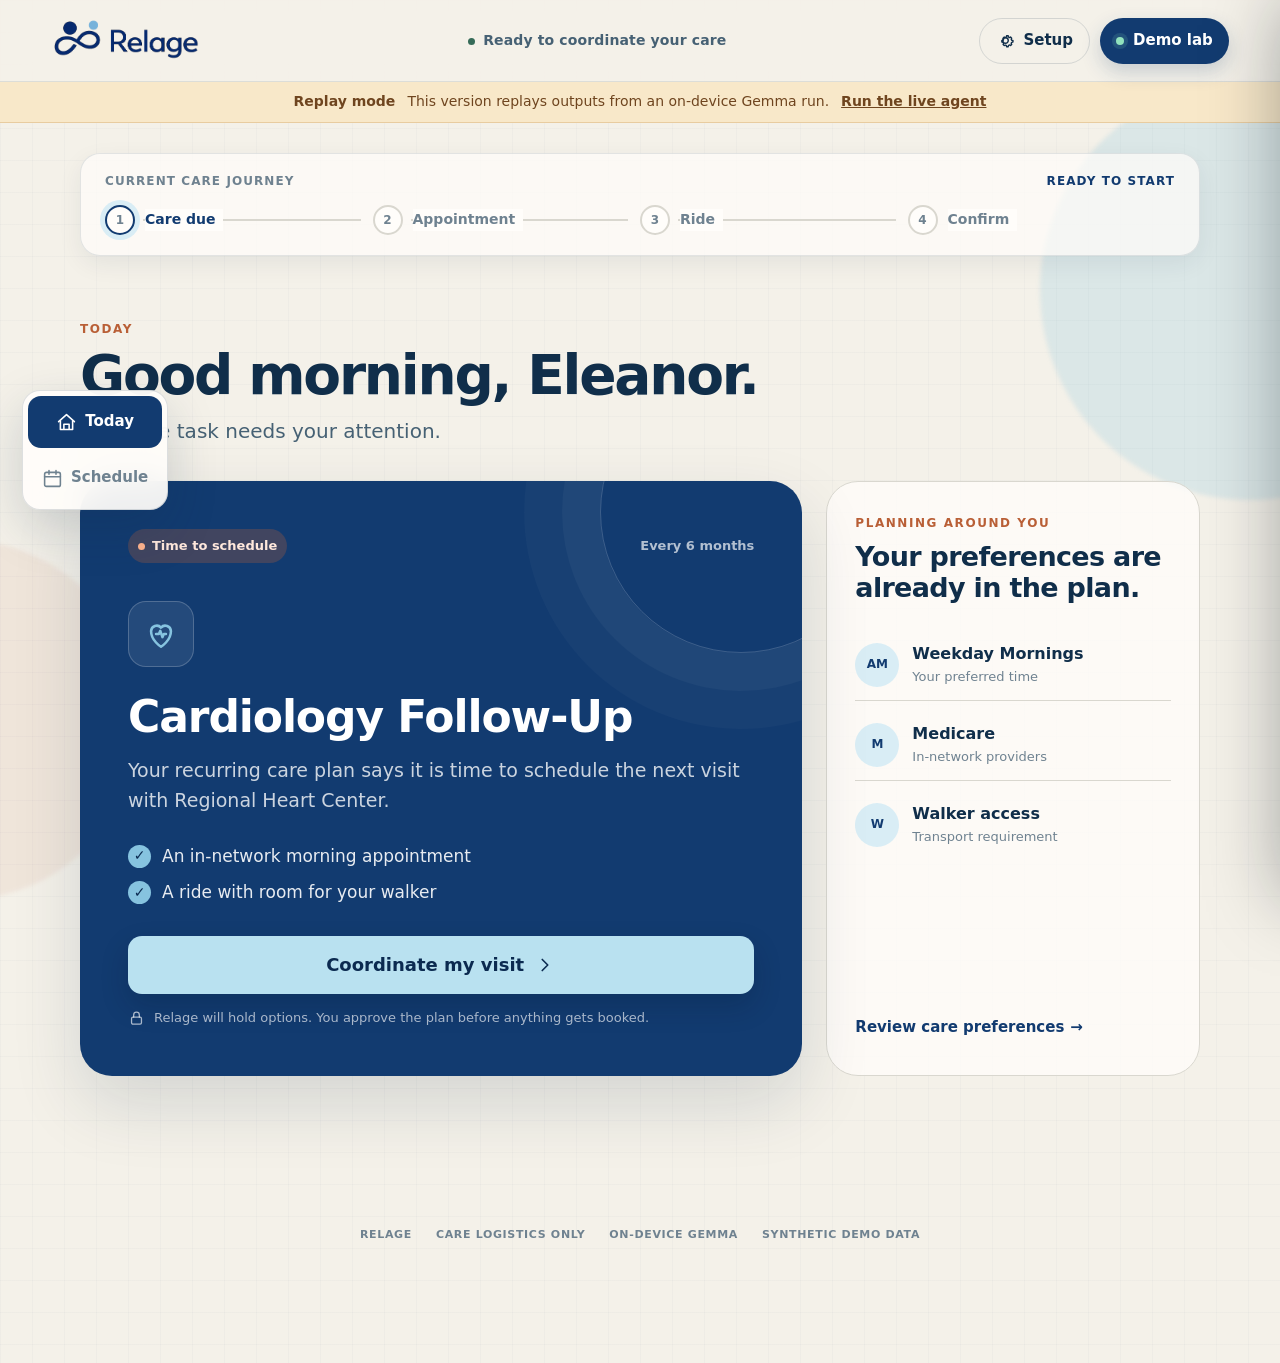
==== docs/index.html @ 7b268ced "Redesign care coordination frontend" ====
<!doctype html>
<html lang="en">
<head>
  <meta charset="utf-8">
  <meta name="viewport" content="width=device-width, initial-scale=1">
  <meta name="theme-color" content="#f4f1e9">
  <meta name="description" content="Relage coordinates appointments, rides, and reminders for older adults.">
  <title>Relage | Your care, coordinated</title>
  <link rel="icon" type="image/png" href="favicon.png">
  <link rel="stylesheet" href="app.css">
</head>
<body>
  <a class="skip-link" href="#main">Skip to your care plan</a>
  <div class="ambient ambient-one" aria-hidden="true"></div>
  <div class="ambient ambient-two" aria-hidden="true"></div>

  <header class="site-header">
    <a class="brand" href="#" onclick="showView('home'); return false;" aria-label="Relage home">
      <img src="logo-lockup.png" alt="Relage">
    </a>
    <div class="header-status" id="statusHuman" role="status" aria-live="polite">
      Ready to coordinate your care
    </div>
    <div class="header-actions">
      <button class="quiet-button" type="button" onclick="showView('setup')">
        <svg aria-hidden="true" viewBox="0 0 24 24"><path d="M12 15.5a3.5 3.5 0 1 0 0-7 3.5 3.5 0 0 0 0 7Z"/><path d="M19.4 15a1.7 1.7 0 0 0 .34 1.88l.06.06-1.42 1.42-.06-.06a1.7 1.7 0 0 0-1.88-.34 1.7 1.7 0 0 0-1.03 1.56V20h-2v-.48A1.7 1.7 0 0 0 12.38 18a1.7 1.7 0 0 0-1.88.34l-.06.06-1.42-1.42.06-.06A1.7 1.7 0 0 0 9.42 15a1.7 1.7 0 0 0-1.56-1.03H7.4v-2h.46A1.7 1.7 0 0 0 9.42 11a1.7 1.7 0 0 0-.34-1.88l-.06-.06 1.42-1.42.06.06A1.7 1.7 0 0 0 12.38 8a1.7 1.7 0 0 0 1.03-1.56V6h2v.44A1.7 1.7 0 0 0 16.44 8a1.7 1.7 0 0 0 1.88-.34l.06-.06 1.42 1.42-.06.06A1.7 1.7 0 0 0 19.4 11a1.7 1.7 0 0 0 1.56 1.03h.44v2h-.44A1.7 1.7 0 0 0 19.4 15Z"/></svg>
        Setup
      </button>
      <button class="lab-button" type="button" onclick="toggleDrawer(true)" aria-controls="drawer" aria-haspopup="dialog">
        <span class="live-dot" aria-hidden="true"></span>
        Demo lab
      </button>
    </div>
  </header>

  <div class="hosted-notice" id="hostedNotice" hidden>
    <strong>Replay mode</strong>
    <span>This version replays outputs from an on-device Gemma run.</span>
    <a href="https://github.com/mjmgerdes/relage">Run the live agent</a>
  </div>

  <main id="main" class="app-shell">
    <section class="journey-shell" aria-label="Care coordination progress">
      <div class="journey-heading">
        <span>Current care journey</span>
        <span id="journeySummary">Ready to start</span>
      </div>
      <ol class="journey" id="journey">
        <li data-stage="0"><span class="journey-mark">1</span><span>Care due</span></li>
        <li data-stage="1"><span class="journey-mark">2</span><span>Appointment</span></li>
        <li data-stage="2"><span class="journey-mark">3</span><span>Ride</span></li>
        <li data-stage="3"><span class="journey-mark">4</span><span>Confirm</span></li>
      </ol>
    </section>

    <section class="view active" id="view-home" aria-labelledby="homeTitle">
      <div class="page-intro">
        <p class="eyebrow">Today</p>
        <h1 id="homeTitle" tabindex="-1">Good morning, Eleanor.</h1>
        <p id="homeLead">One care task needs your attention.</p>
      </div>

      <div class="home-grid">
        <article class="action-card" id="needCard">
          <div class="card-kicker">
            <span class="status-badge"><span aria-hidden="true"></span> Time to schedule</span>
            <span id="careInterval">Every 6 months</span>
          </div>
          <div class="care-symbol" aria-hidden="true">
            <svg viewBox="0 0 24 24"><path d="M12 21s-7-4.35-7-11a4 4 0 0 1 7-2.5A4 4 0 0 1 19 10c0 6.65-7 11-7 11Z"/><path d="M8.5 12h2l1-2.2 1.5 4.4 1-2.2h1.5"/></svg>
          </div>
          <h2 id="needTitle">Cardiology follow-up</h2>
          <p id="needBody">Your recurring care plan says it is time to schedule your next visit.</p>
          <ul class="promise-list" aria-label="What Relage will arrange">
            <li><span class="check-icon" aria-hidden="true">✓</span><span>An in-network morning appointment</span></li>
            <li><span class="check-icon" aria-hidden="true">✓</span><span>A ride with room for your walker</span></li>
          </ul>
          <button class="primary-button" id="goBtn" type="button" onclick="startCoordinate()">
            Coordinate my visit
            <svg aria-hidden="true" viewBox="0 0 24 24"><path d="m9 18 6-6-6-6"/></svg>
          </button>
          <p class="consent-note">
            <svg aria-hidden="true" viewBox="0 0 24 24"><rect x="5" y="10" width="14" height="10" rx="2"/><path d="M8 10V7a4 4 0 0 1 8 0v3"/></svg>
            Relage will hold options. You approve the plan before anything gets booked.
          </p>
        </article>

        <aside class="context-panel" aria-labelledby="preferencesTitle">
          <p class="eyebrow">Planning around you</p>
          <h2 id="preferencesTitle">Your preferences are already in the plan.</h2>
          <div class="preference-list" id="preferenceList">
            <div><span class="preference-icon" aria-hidden="true">AM</span><span><strong>Morning visits</strong><small>Your preferred time</small></span></div>
            <div><span class="preference-icon" aria-hidden="true">M</span><span><strong>Medicare</strong><small>In-network providers</small></span></div>
            <div><span class="preference-icon" aria-hidden="true">W</span><span><strong>Walker access</strong><small>Door-to-door transport</small></span></div>
          </div>
          <button class="text-button" type="button" onclick="showView('setup')">Review care preferences <span aria-hidden="true">→</span></button>
        </aside>
      </div>

      <article class="all-set-card" id="allSet" hidden>
        <span class="all-set-icon" aria-hidden="true">✓</span>
        <div><p class="eyebrow">No action needed</p><h2>Your care plan is on track.</h2><p>Relage will let you know when the next task is ready.</p></div>
      </article>
    </section>

    <section class="view" id="view-working" aria-labelledby="workTitle" aria-busy="true">
      <div class="working-layout">
        <div>
          <p class="eyebrow">Relage is coordinating</p>
          <h1 id="workTitle" tabindex="-1">Arranging your appointment and ride.</h1>
          <p class="page-lead" id="workSub">You can leave this screen open. Relage will stop when it needs your approval.</p>
          <div class="progress-card">
            <div class="progress-card-head">
              <span>Live progress</span>
              <span class="working-pill"><span aria-hidden="true"></span> Working</span>
            </div>
            <div class="steps" id="friendlySteps" role="log" aria-live="polite"></div>
          </div>
        </div>
        <aside class="trust-card">
          <div class="trust-icon" aria-hidden="true">
            <svg viewBox="0 0 24 24"><path d="M12 22s8-3.5 8-10V5l-8-3-8 3v7c0 6.5 8 10 8 10Z"/><path d="m9 12 2 2 4-5"/></svg>
          </div>
          <p class="eyebrow">Private by design</p>
          <h2>Your care profile stays on this device.</h2>
          <p>Sarah receives the appointment time and place. Relage does not share your history or insurance details.</p>
          <button class="text-button" type="button" onclick="toggleDrawer(true)">Open live agent activity <span aria-hidden="true">→</span></button>
        </aside>
      </div>
    </section>

    <section class="view" id="view-review" aria-labelledby="reviewTitle">
      <div class="page-intro review-intro">
        <p class="eyebrow">Ready for your approval</p>
        <h1 id="reviewTitle" tabindex="-1">Your whole trip is lined up.</h1>
        <p>Review the appointment and ride together. Nothing is booked yet.</p>
      </div>
      <div class="review-grid">
        <article class="plan-card">
          <div class="plan-date" id="planDateBadge"><span>TUE</span><strong>11</strong><small>AUG</small></div>
          <div class="plan-details" id="planRows"></div>
          <div class="why" id="whyBox" hidden>
            <div class="why-icon" aria-hidden="true">
              <svg viewBox="0 0 24 24"><path d="M12 3a7 7 0 0 0-4 12.75V19h8v-3.25A7 7 0 0 0 12 3Z"/><path d="M9 22h6M9 15h6"/></svg>
            </div>
            <div><strong>Why this plan fits</strong><p id="whyText"></p></div>
          </div>
        </article>
        <aside class="approval-card">
          <p class="eyebrow">Your decision</p>
          <h2>Book the appointment and ride?</h2>
          <p>Relage will reserve both, add them to your schedule, and send confirmations to you and Sarah.</p>
          <button class="primary-button" id="confirmBtn" type="button" onclick="confirmPlan()">
            Confirm and book
            <svg aria-hidden="true" viewBox="0 0 24 24"><path d="m5 12 4 4L19 6"/></svg>
          </button>
          <button class="secondary-button" type="button" onclick="showView('home')">Not now</button>
        </aside>
      </div>
      <details class="recap">
        <summary>See how Relage built this plan</summary>
        <div class="steps compact" id="stepsReview"></div>
      </details>
    </section>

    <section class="view" id="view-done" aria-labelledby="doneGreet">
      <div class="success-hero">
        <div class="success-mark" aria-hidden="true">
          <svg viewBox="0 0 24 24"><path d="m5 12 4 4L19 6"/></svg>
        </div>
        <p class="eyebrow">Booked</p>
        <h1 id="doneGreet" tabindex="-1">Your visit is set, Eleanor.</h1>
        <p id="doneNote">We sent confirmations to you and Sarah.</p>
      </div>
      <div class="done-grid">
        <article class="day-card">
          <div class="day-card-head"><span>Your day</span><span id="doneDate">Tuesday, August 11</span></div>
          <div id="doneRows"></div>
        </article>
        <aside class="next-card">
          <p class="eyebrow">Next step</p>
          <h2>Relage will remind you.</h2>
          <p>You will get a message the day before and again that morning. Sarah gets the same update.</p>
          <button class="secondary-button" type="button" onclick="showView('schedule')">Open my schedule</button>
        </aside>
      </div>
      <details class="recap">
        <summary>See the completed coordination log</summary>
        <div class="steps compact" id="stepsDone"></div>
      </details>
    </section>

    <section class="view" id="view-schedule" aria-labelledby="scheduleTitle">
      <div class="page-intro schedule-intro">
        <p class="eyebrow">Care calendar</p>
        <h1 id="scheduleTitle" tabindex="-1">Your schedule</h1>
        <p>Appointments, rides, and follow-ups in one place.</p>
      </div>
      <article class="schedule-card">
        <div class="schedule-card-head"><h2>Care timeline</h2><span>All times local</span></div>
        <div class="timeline" id="timeline"></div>
      </article>
    </section>

    <section class="view" id="view-setup" aria-labelledby="setupTitle">
      <div class="page-intro setup-intro">
        <button class="back-button" type="button" onclick="showView('home')">
          <svg aria-hidden="true" viewBox="0 0 24 24"><path d="m15 18-6-6 6-6"/></svg> Back to today
        </button>
        <p class="eyebrow">Caregiver setup</p>
        <h1 id="setupTitle" tabindex="-1">Set up care once. Relage handles the follow-through.</h1>
        <p>A family member or caregiver can update these details at any time.</p>
      </div>
      <form class="setup-form" onsubmit="event.preventDefault(); saveProfile();">
        <fieldset>
          <legend><span>01</span> About Eleanor</legend>
          <div class="fgrid">
            <div><label for="f_first">First name</label><input id="f_first" autocomplete="given-name" value="Eleanor"></div>
            <div><label for="f_last">Last name</label><input id="f_last" autocomplete="family-name" value="Brooks"></div>
            <div><label for="f_age">Age</label><input id="f_age" type="number" min="0" inputmode="numeric" value="78"></div>
            <div><label for="f_town">Home town</label><input id="f_town" autocomplete="address-level2" value="Pine Ridge, Pennsylvania"></div>
            <div><label for="f_ins">Insurance</label><select id="f_ins"><option>Medicare</option><option>Medicaid</option><option>Commercial</option></select></div>
            <div><label for="f_pharm">Preferred pharmacy</label><input id="f_pharm" value="Pine Ridge Pharmacy"></div>
            <div class="full">
              <span class="field-label">Mobility needs</span>
              <div class="checkrow">
                <label><input type="checkbox" id="f_walker" checked><span>Walker</span></label>
                <label><input type="checkbox" id="f_wheel"><span>Wheelchair</span></label>
                <label><input type="checkbox" id="f_none"><span>No mobility aid</span></label>
              </div>
            </div>
            <div><label for="f_time">Best appointment time</label><select id="f_time"><option value="weekday mornings">Weekday mornings</option><option value="weekday afternoons">Weekday afternoons</option></select></div>
          </div>
        </fieldset>

        <fieldset>
          <legend><span>02</span> Care and support</legend>
          <div class="fgrid">
            <div><label for="f_cgname">Caregiver name</label><input id="f_cgname" autocomplete="name" value="Sarah Brooks"></div>
            <div><label for="f_cgphone">Caregiver phone</label><input id="f_cgphone" type="tel" autocomplete="tel" value="+1-555-0142"></div>
            <div><label for="f_care">Recurring care</label><input id="f_care" value="cardiology follow-up"></div>
            <div><label for="f_prov">Usual provider</label><input id="f_prov" value="Regional Heart Center"></div>
            <div><label for="f_interval">Repeat every</label><div class="input-suffix"><input id="f_interval" type="number" min="1" inputmode="numeric" value="6"><span>months</span></div></div>
            <div><label for="f_last_visit">Last visit</label><input id="f_last_visit" type="date" value="2026-02-08"></div>
          </div>
        </fieldset>

        <button class="primary-button save-button" id="saveBtn" type="submit">Save care profile</button>
        <div class="notice" id="saveNote" role="status" hidden>Care profile saved. Today’s task now uses these details.</div>
      </form>

      <article class="natural-note-card">
        <div>
          <p class="eyebrow">Tell Relage in your own words</p>
          <h2>Add a preference without hunting through settings.</h2>
          <p>Try “Mornings are best, and I do not travel after dark.” Gemma turns your note into preferences you can review.</p>
        </div>
        <div class="natural-input">
          <label for="onboardInput">Care preference</label>
          <textarea id="onboardInput" rows="3" placeholder="Type a preference..."></textarea>
          <button class="secondary-button" type="button" onclick="sendOnboard()" id="onboardBtn">Add preference</button>
        </div>
        <div class="why onboarding-output" id="onboardOut" hidden>
          <div class="why-icon" aria-hidden="true">✓</div>
          <div><strong>Relage understood</strong><p id="onboardText"></p></div>
        </div>
      </article>
    </section>
  </main>

  <nav class="bottom-nav" aria-label="Primary navigation">
    <button id="nav-home" class="active" type="button" onclick="showView('home')" aria-current="page">
      <svg aria-hidden="true" viewBox="0 0 24 24"><path d="m3 11 9-8 9 8"/><path d="M5 10v10h14V10M9 20v-6h6v6"/></svg>
      <span>Today</span>
    </button>
    <button id="nav-schedule" type="button" onclick="showView('schedule')">
      <svg aria-hidden="true" viewBox="0 0 24 24"><rect x="3" y="5" width="18" height="16" rx="2"/><path d="M16 3v4M8 3v4M3 10h18"/></svg>
      <span>Schedule</span>
    </button>
  </nav>

  <div class="drawer-scrim" id="drawerScrim" onclick="toggleDrawer(false)" hidden></div>
  <aside class="demo-drawer" id="drawer" role="dialog" aria-modal="true" aria-labelledby="drawerTitle" aria-hidden="true">
    <div class="drawer-head">
      <div><p class="drawer-kicker">Judge view</p><h2 id="drawerTitle">Relage demo lab</h2></div>
      <button class="icon-button" id="drawerClose" type="button" onclick="toggleDrawer(false)" aria-label="Close demo lab">
        <svg aria-hidden="true" viewBox="0 0 24 24"><path d="m6 6 12 12M18 6 6 18"/></svg>
      </button>
    </div>
    <p class="drawer-intro">Run the caregiver handoff and watch each Gemma decision without exposing technical detail in Eleanor’s view.</p>

    <section class="lab-section phone-lab" aria-labelledby="phoneTitle">
      <div class="lab-section-head"><div><span>01</span><h3 id="phoneTitle">Caregiver handoff</h3></div><div class="mode-pill" id="twStatus">Simulator</div></div>
      <div class="phone-shell">
        <div class="phone-top"><span id="caregiverInitial">S</span><div><strong id="caregiverName">Sarah</strong><small>Caregiver</small></div></div>
        <div class="msgs" id="phoneMsgs" role="log" aria-live="polite"><div class="empty-message">Start the care journey to contact Sarah.</div></div>
        <div class="reply">
          <label class="sr-only" for="smsInput">Reply as caregiver</label>
          <input id="smsInput" placeholder="Reply as Sarah..." onkeydown="if(event.key==='Enter')sendSms()">
          <button type="button" onclick="sendSms()" aria-label="Send caregiver reply">
            <svg aria-hidden="true" viewBox="0 0 24 24"><path d="m22 2-7 20-4-9-9-4 20-7Z"/><path d="M22 2 11 13"/></svg>
          </button>
        </div>
      </div>
      <div class="quick" aria-label="Quick caregiver responses">
        <button type="button" onclick="quick('NO, I have work meetings all day Tuesday, sorry')">Decline ride</button>
        <button type="button" onclick="quick('YES I can take her')">Accept ride</button>
        <button type="button" onclick="quick('I could drive her there but not home')">One way only</button>
      </div>
      <button class="lab-action" id="callBtn" type="button" hidden onclick="callCaregiver()">
        <svg aria-hidden="true" viewBox="0 0 24 24"><path d="M22 16.92v3a2 2 0 0 1-2.18 2 19.8 19.8 0 0 1-8.63-3.07 19.5 19.5 0 0 1-6-6A19.8 19.8 0 0 1 2.12 4.2 2 2 0 0 1 4.11 2h3a2 2 0 0 1 2 1.72c.13.96.36 1.9.68 2.78a2 2 0 0 1-.45 2.11L8.07 9.88a16 16 0 0 0 6 6l1.27-1.27a2 2 0 0 1 2.11-.45c.89.32 1.82.55 2.78.68A2 2 0 0 1 22 16.92Z"/></svg>
        Call caregiver’s phone
      </button>
    </section>

    <section class="lab-section" aria-labelledby="activityTitle">
      <div class="lab-section-head"><div><span>02</span><h3 id="activityTitle">Agent activity</h3></div><span class="local-badge"><span aria-hidden="true"></span> On device</span></div>
      <div class="techfeed" id="techFeed" role="log" aria-live="polite"><div class="empty-feed">Agent decisions will appear here.</div></div>
    </section>

    <button class="reset-button" type="button" onclick="resetDemo()">
      <svg aria-hidden="true" viewBox="0 0 24 24"><path d="M3 12a9 9 0 1 0 3-6.7L3 8"/><path d="M3 3v5h5"/></svg>
      Reset demo
    </button>
  </aside>

  <div class="toast" id="toast" role="status" aria-live="polite" hidden></div>

  <footer>
    <span>Relage</span>
    <span>Care logistics only</span>
    <span>On-device Gemma</span>
    <span>Synthetic demo data</span>
  </footer>

  <script src="demo-shim.js"></script>
  <script src="app.js"></script>
</body>
</html>
---- docs/app.css ----
:root {
  --paper: #f4f1e9;
  --paper-deep: #ebe6da;
  --surface: #fffdfa;
  --surface-blue: #eaf3f6;
  --ink: #102e4a;
  --ink-soft: #466174;
  --ink-faint: #6f8290;
  --navy: #123b70;
  --navy-dark: #0b2a50;
  --sky: #86c3df;
  --sky-soft: #d9edf5;
  --coral: #b95f36;
  --coral-soft: #f7e4d8;
  --green: #356b58;
  --green-soft: #dfede7;
  --line: #d9d7cf;
  --line-blue: #c8dae3;
  --shadow-sm: 0 8px 24px rgba(16, 46, 74, .07);
  --shadow-lg: 0 28px 70px rgba(16, 46, 74, .14);
  --radius-sm: 12px;
  --radius-md: 20px;
  --radius-lg: 32px;
  --ease: cubic-bezier(.22, 1, .36, 1);
}

* { box-sizing: border-box; }
html { scroll-behavior: smooth; }
body {
  margin: 0;
  min-width: 320px;
  min-height: 100dvh;
  color: var(--ink);
  background:
    linear-gradient(rgba(16, 46, 74, .025) 1px, transparent 1px),
    linear-gradient(90deg, rgba(16, 46, 74, .025) 1px, transparent 1px),
    var(--paper);
  background-size: 32px 32px;
  font-family: "Avenir Next", Avenir, "Segoe UI", system-ui, sans-serif;
  font-size: 18px;
  line-height: 1.55;
  -webkit-font-smoothing: antialiased;
}

button, input, select, textarea { font: inherit; }
button { touch-action: manipulation; }
button, a { -webkit-tap-highlight-color: transparent; }
button:focus-visible, a:focus-visible, input:focus-visible, select:focus-visible, textarea:focus-visible, summary:focus-visible {
  outline: 3px solid var(--sky);
  outline-offset: 3px;
}
button:disabled { cursor: wait; opacity: .58; }
svg { fill: none; stroke: currentColor; stroke-width: 1.8; stroke-linecap: round; stroke-linejoin: round; }
[hidden] { display: none !important; }

.skip-link {
  position: fixed;
  z-index: 1000;
  top: 10px;
  left: 10px;
  padding: 10px 14px;
  color: white;
  background: var(--navy-dark);
  border-radius: 8px;
  transform: translateY(-140%);
}
.skip-link:focus { transform: translateY(0); }

.ambient { position: fixed; z-index: -1; border-radius: 50%; filter: blur(2px); pointer-events: none; }
.ambient-one { width: 420px; height: 420px; top: 80px; right: -180px; background: rgba(134, 195, 223, .22); }
.ambient-two { width: 360px; height: 360px; bottom: 0; left: -220px; background: rgba(185, 95, 54, .08); }

.site-header {
  position: sticky;
  z-index: 40;
  top: 0;
  display: grid;
  grid-template-columns: auto 1fr auto;
  align-items: center;
  min-height: 78px;
  padding: 12px clamp(18px, 4vw, 56px);
  border-bottom: 1px solid rgba(16, 46, 74, .1);
  background: rgba(244, 241, 233, .88);
  backdrop-filter: blur(18px);
}
.brand { display: inline-flex; align-items: center; min-width: 164px; }
.brand img { display: block; width: 154px; height: auto; }
.header-status {
  justify-self: center;
  max-width: 520px;
  color: var(--ink-soft);
  font-size: 14px;
  font-weight: 700;
  letter-spacing: .01em;
}
.header-status::before { content: ""; display: inline-block; width: 7px; height: 7px; margin-right: 8px; border-radius: 50%; background: var(--green); }
.header-actions { display: flex; align-items: center; gap: 10px; }
.quiet-button, .lab-button, .icon-button, .back-button, .text-button, .reset-button, .lab-action {
  border: 0;
  color: var(--ink);
  background: transparent;
  cursor: pointer;
}
.quiet-button, .lab-button { display: inline-flex; align-items: center; justify-content: center; min-height: 46px; padding: 0 16px; border-radius: 999px; font-size: 15px; font-weight: 750; }
.quiet-button { border: 1px solid rgba(16, 46, 74, .14); }
.quiet-button svg { width: 19px; height: 19px; margin-right: 8px; }
.lab-button { color: white; background: var(--navy); box-shadow: 0 8px 20px rgba(18, 59, 112, .2); }
.live-dot { width: 8px; height: 8px; margin-right: 9px; border-radius: 50%; background: #91e2bd; box-shadow: 0 0 0 4px rgba(145, 226, 189, .14); }
.quiet-button:hover { background: rgba(255, 255, 255, .65); }
.lab-button:hover { background: var(--navy-dark); transform: translateY(-1px); }

.hosted-notice {
  display: flex;
  align-items: center;
  justify-content: center;
  gap: 12px;
  padding: 9px 18px;
  color: #6f451f;
  background: #f8e8c9;
  border-bottom: 1px solid #e8cca0;
  font-size: 14px;
}
.hosted-notice a { color: inherit; font-weight: 800; }

.app-shell { width: min(1120px, calc(100% - 40px)); margin: 0 auto; padding: 30px 0 150px; }
.journey-shell { margin-bottom: 64px; padding: 18px 24px 20px; border: 1px solid rgba(16, 46, 74, .11); border-radius: var(--radius-md); background: rgba(255, 253, 250, .72); box-shadow: var(--shadow-sm); }
.journey-heading { display: flex; justify-content: space-between; gap: 16px; margin-bottom: 15px; color: var(--ink-faint); font-size: 12px; font-weight: 800; letter-spacing: .09em; text-transform: uppercase; }
.journey-heading span:last-child { color: var(--navy); }
.journey { display: grid; grid-template-columns: repeat(4, 1fr); margin: 0; padding: 0; list-style: none; }
.journey li { position: relative; display: flex; align-items: center; gap: 10px; color: var(--ink-faint); font-size: 14px; font-weight: 750; }
.journey li:not(:last-child)::after { content: ""; position: absolute; z-index: 0; top: 50%; left: 38px; right: 12px; height: 2px; background: var(--line); transform: translateY(-50%); }
.journey-mark { position: relative; z-index: 1; display: grid; place-items: center; width: 30px; height: 30px; flex: 0 0 30px; border: 2px solid var(--line); border-radius: 50%; color: var(--ink-faint); background: var(--surface); font-size: 12px; }
.journey li > span:last-child { position: relative; z-index: 1; padding-right: 8px; background: var(--surface); }
.journey li.complete, .journey li.current { color: var(--navy); }
.journey li.complete .journey-mark { border-color: var(--green); color: white; background: var(--green); }
.journey li.complete:not(:last-child)::after { background: var(--green); }
.journey li.current .journey-mark { border-color: var(--navy); box-shadow: 0 0 0 5px var(--sky-soft); }

.view { display: none; animation: view-in 380ms var(--ease) both; }
.view.active { display: block; }
@keyframes view-in { from { opacity: 0; transform: translateY(10px); } to { opacity: 1; transform: none; } }
.page-intro { max-width: 760px; margin: 0 0 34px; }
.eyebrow { margin: 0 0 8px; color: var(--coral); font-size: 12px; font-weight: 850; letter-spacing: .13em; text-transform: uppercase; }
h1, h2, h3, p { margin-top: 0; }
h1 { max-width: 840px; margin-bottom: 12px; font-size: clamp(34px, 5vw, 55px); line-height: 1.04; letter-spacing: -.04em; }
h2 { line-height: 1.16; letter-spacing: -.025em; }
.page-intro > p:last-child, .page-lead { max-width: 660px; margin-bottom: 0; color: var(--ink-soft); font-size: 20px; }

.home-grid { display: grid; grid-template-columns: minmax(0, 1.45fr) minmax(300px, .75fr); gap: 24px; align-items: stretch; }
.action-card { position: relative; overflow: hidden; padding: clamp(28px, 5vw, 48px); border-radius: var(--radius-lg); color: white; background: var(--navy); box-shadow: var(--shadow-lg); }
.action-card::after { content: ""; position: absolute; top: -110px; right: -80px; width: 280px; height: 280px; border: 1px solid rgba(255,255,255,.18); border-radius: 50%; box-shadow: 0 0 0 38px rgba(255,255,255,.035), 0 0 0 76px rgba(255,255,255,.025); pointer-events: none; }
.card-kicker { position: relative; z-index: 1; display: flex; align-items: center; justify-content: space-between; gap: 16px; margin-bottom: 38px; color: rgba(255,255,255,.68); font-size: 13px; font-weight: 750; }
.status-badge { display: inline-flex; align-items: center; padding: 7px 10px; border-radius: 999px; color: #ffe8dc; background: rgba(185, 95, 54, .28); }
.status-badge span { width: 7px; height: 7px; margin-right: 7px; border-radius: 50%; background: #ffb38d; }
.care-symbol { position: relative; z-index: 1; display: grid; place-items: center; width: 66px; height: 66px; margin-bottom: 24px; border: 1px solid rgba(255,255,255,.2); border-radius: 18px; color: var(--sky); background: rgba(255,255,255,.08); }
.care-symbol svg { width: 34px; height: 34px; }
.action-card h2 { position: relative; z-index: 1; max-width: 600px; margin-bottom: 14px; font-size: clamp(30px, 4vw, 44px); }
.action-card > p { position: relative; z-index: 1; max-width: 650px; color: rgba(255,255,255,.78); font-size: 19px; }
.promise-list { position: relative; z-index: 1; display: grid; gap: 10px; margin: 28px 0 0; padding: 0; list-style: none; }
.promise-list li { display: flex; gap: 11px; align-items: center; color: rgba(255,255,255,.9); font-size: 17px; }
.check-icon { display: grid; place-items: center; width: 23px; height: 23px; border-radius: 50%; color: var(--navy-dark); background: var(--sky); font-size: 14px; font-weight: 900; }
.primary-button, .secondary-button { display: inline-flex; align-items: center; justify-content: center; min-height: 58px; padding: 0 22px; border-radius: 14px; font-size: 18px; font-weight: 800; cursor: pointer; transition: transform 180ms var(--ease), box-shadow 180ms var(--ease), background 180ms ease; }
.primary-button { border: 0; color: var(--navy-dark); background: #b9e1f0; box-shadow: 0 12px 28px rgba(3, 20, 38, .2); }
.primary-button svg { width: 22px; height: 22px; margin-left: 10px; }
.primary-button:hover { background: white; transform: translateY(-2px); box-shadow: 0 16px 34px rgba(3,20,38,.24); }
.action-card .primary-button { position: relative; z-index: 1; width: 100%; margin-top: 30px; }
.consent-note { display: flex; gap: 9px; align-items: flex-start; margin: 14px 0 0 !important; color: rgba(255,255,255,.64) !important; font-size: 13px !important; }
.consent-note svg { width: 17px; height: 17px; flex: 0 0 17px; margin-top: 2px; }

.context-panel { display: flex; flex-direction: column; padding: 32px 28px; border: 1px solid var(--line); border-radius: var(--radius-lg); background: rgba(255,253,250,.78); }
.context-panel h2 { margin-bottom: 26px; font-size: 27px; }
.preference-list { display: grid; gap: 8px; }
.preference-list > div { display: flex; align-items: center; gap: 13px; padding: 13px 0; border-bottom: 1px solid var(--line); }
.preference-list > div:last-child { border-bottom: 0; }
.preference-icon { display: grid; place-items: center; width: 44px; height: 44px; flex: 0 0 44px; border-radius: 50%; color: var(--navy); background: var(--sky-soft); font-size: 12px; font-weight: 900; }
.preference-list strong, .preference-list small { display: block; }
.preference-list strong { font-size: 16px; }
.preference-list small { color: var(--ink-faint); font-size: 13px; }
.text-button { display: inline-flex; align-items: center; min-height: 44px; margin-top: auto; padding: 14px 0 0; color: var(--navy); font-size: 15px; font-weight: 800; text-align: left; }
.text-button span { margin-left: 6px; transition: transform 180ms ease; }
.text-button:hover span { transform: translateX(4px); }
.all-set-card { display: flex; align-items: center; gap: 22px; padding: 34px; border: 1px solid #b9d5c9; border-radius: var(--radius-lg); background: var(--green-soft); }
.all-set-icon { display: grid; place-items: center; width: 58px; height: 58px; flex: 0 0 58px; border-radius: 50%; color: white; background: var(--green); font-size: 28px; }
.all-set-card h2 { margin: 0 0 6px; }
.all-set-card p:last-child { margin-bottom: 0; color: var(--ink-soft); }

.working-layout { display: grid; grid-template-columns: minmax(0, 1.45fr) minmax(290px, .7fr); gap: 24px; align-items: start; }
.working-layout h1 { max-width: 720px; }
.progress-card, .trust-card, .plan-card, .approval-card, .day-card, .next-card, .schedule-card, .setup-form, .natural-note-card { border: 1px solid var(--line); background: var(--surface); box-shadow: var(--shadow-sm); }
.progress-card { margin-top: 34px; overflow: hidden; border-radius: var(--radius-lg); }
.progress-card-head, .day-card-head, .schedule-card-head { display: flex; justify-content: space-between; gap: 16px; align-items: center; padding: 18px 24px; border-bottom: 1px solid var(--line); color: var(--ink-faint); font-size: 13px; font-weight: 800; letter-spacing: .06em; text-transform: uppercase; }
.working-pill { display: inline-flex; align-items: center; padding: 6px 9px; border-radius: 999px; color: var(--green); background: var(--green-soft); font-size: 11px; }
.working-pill span { width: 7px; height: 7px; margin-right: 7px; border-radius: 50%; background: var(--green); animation: pulse 1.6s ease-in-out infinite; }
@keyframes pulse { 50% { opacity: .35; transform: scale(.8); } }
.steps { display: flex; flex-direction: column; padding: 8px 28px 22px; }
.step { position: relative; display: grid; grid-template-columns: 34px 1fr; gap: 14px; min-height: 66px; padding: 17px 0; color: var(--ink-soft); font-size: 17px; }
.step:not(:last-child)::after { content: ""; position: absolute; top: 45px; bottom: -12px; left: 16px; width: 2px; background: var(--line-blue); }
.step-icon { position: relative; z-index: 1; display: grid; place-items: center; width: 34px; height: 34px; border-radius: 50%; color: white; background: var(--green); font-size: 14px; font-weight: 900; }
.step.current .step-icon { color: var(--navy); background: var(--sky-soft); box-shadow: inset 0 0 0 2px var(--sky); }
.spinner { width: 15px; height: 15px; border: 2px solid rgba(18,59,112,.2); border-top-color: var(--navy); border-radius: 50%; animation: spin .75s linear infinite; }
@keyframes spin { to { transform: rotate(360deg); } }
.empty-progress { padding: 30px 0 10px; color: var(--ink-faint); }
.trust-card { margin-top: 45px; padding: 30px; border-radius: var(--radius-lg); background: var(--surface-blue); }
.trust-icon { display: grid; place-items: center; width: 58px; height: 58px; margin-bottom: 28px; border-radius: 18px; color: var(--navy); background: white; box-shadow: var(--shadow-sm); }
.trust-icon svg { width: 30px; height: 30px; }
.trust-card h2 { font-size: 27px; }
.trust-card > p:not(.eyebrow) { color: var(--ink-soft); font-size: 16px; }

.review-intro { max-width: 800px; }
.review-grid, .done-grid { display: grid; grid-template-columns: minmax(0, 1.4fr) minmax(290px, .65fr); gap: 24px; align-items: start; }
.plan-card { display: grid; grid-template-columns: 112px minmax(0, 1fr); gap: 28px; padding: 34px; border-radius: var(--radius-lg); }
.plan-date { display: flex; flex-direction: column; align-items: center; align-self: start; overflow: hidden; padding: 0 0 12px; border: 1px solid var(--line-blue); border-radius: 18px; color: var(--navy); background: var(--surface-blue); }
.plan-date span { width: 100%; padding: 8px; color: white; background: var(--navy); font-size: 12px; font-weight: 850; letter-spacing: .12em; text-align: center; }
.plan-date strong { margin: 5px 0 -4px; font-size: 44px; line-height: 1.15; }
.plan-date small { font-size: 12px; font-weight: 850; letter-spacing: .1em; }
.planrow { display: grid; grid-template-columns: 42px 1fr; gap: 14px; padding: 17px 0; border-bottom: 1px solid var(--line); }
.planrow:first-child { padding-top: 0; }
.planrow:last-of-type { border-bottom: 0; }
.row-icon { display: grid; place-items: center; width: 42px; height: 42px; border-radius: 13px; color: var(--navy); background: var(--sky-soft); }
.row-icon svg { width: 22px; height: 22px; }
.planrow b { display: block; margin-bottom: 3px; font-size: 18px; }
.planrow .det { color: var(--ink-soft); font-size: 15px; line-height: 1.55; }
.why { display: grid; grid-template-columns: 42px 1fr; gap: 13px; margin-top: 18px; padding: 16px; border: 1px solid #bcd7cb; border-radius: 16px; background: var(--green-soft); }
.plan-card > .why { grid-column: 2; }
.why-icon { display: grid; place-items: center; width: 42px; height: 42px; border-radius: 13px; color: var(--green); background: white; font-weight: 900; }
.why-icon svg { width: 22px; height: 22px; }
.why strong { font-size: 15px; }
.why p { margin: 3px 0 0; color: var(--ink-soft); font-size: 14px; }
.approval-card, .next-card { padding: 30px; border-radius: var(--radius-lg); }
.approval-card h2, .next-card h2 { font-size: 28px; }
.approval-card > p:not(.eyebrow), .next-card > p:not(.eyebrow) { color: var(--ink-soft); font-size: 16px; }
.approval-card .primary-button, .approval-card .secondary-button, .next-card .secondary-button { width: 100%; }
.approval-card .primary-button { margin: 12px 0 10px; color: white; background: var(--navy); }
.approval-card .primary-button:hover { color: white; background: var(--navy-dark); }
.secondary-button { border: 1px solid rgba(16, 46, 74, .18); color: var(--navy); background: transparent; box-shadow: none; }
.secondary-button:hover { background: var(--surface-blue); transform: translateY(-1px); }
.recap { margin-top: 22px; overflow: hidden; border: 1px solid var(--line); border-radius: 18px; background: rgba(255,253,250,.65); }
.recap summary { min-height: 54px; padding: 15px 20px; color: var(--navy); font-size: 15px; font-weight: 800; cursor: pointer; }
.recap .steps { border-top: 1px solid var(--line); }
.compact .step { min-height: 56px; padding: 13px 0; font-size: 15px; }

.success-hero { max-width: 760px; margin: 0 auto 38px; text-align: center; }
.success-mark { display: grid; place-items: center; width: 76px; height: 76px; margin: 0 auto 20px; border-radius: 50%; color: white; background: var(--green); box-shadow: 0 0 0 12px var(--green-soft); }
.success-mark svg { width: 38px; height: 38px; stroke-width: 2.2; }
.success-hero .eyebrow { color: var(--green); }
.success-hero h1 { margin-inline: auto; }
.success-hero > p:last-child { color: var(--ink-soft); font-size: 19px; }
.day-card, .next-card { border-radius: var(--radius-lg); }
.day-card { overflow: hidden; }
.day-card #doneRows { padding: 28px 30px; }
.next-card { background: var(--surface-blue); }
.next-card .secondary-button { margin-top: 18px; background: var(--surface); }

.schedule-intro { margin-bottom: 28px; }
.schedule-card { overflow: hidden; border-radius: var(--radius-lg); }
.schedule-card-head h2 { margin: 0; color: var(--ink); font-size: 20px; letter-spacing: -.02em; text-transform: none; }
.timeline { padding: 12px 32px 26px; }
.timeline .ev { position: relative; display: grid; grid-template-columns: 88px 34px 1fr; gap: 15px; min-height: 92px; padding: 22px 0; }
.timeline .ev:not(:last-child)::after { content: ""; position: absolute; top: 56px; bottom: -34px; left: 104px; width: 2px; background: var(--line-blue); }
.timeline .date { color: var(--navy); font-size: 13px; font-weight: 850; letter-spacing: .07em; }
.timeline-dot { position: relative; z-index: 1; display: grid; place-items: center; width: 34px; height: 34px; border-radius: 50%; color: var(--navy); background: var(--sky-soft); }
.timeline-dot svg { width: 17px; height: 17px; }
.timeline .past .timeline-dot { color: var(--ink-faint); background: var(--paper-deep); }
.timeline .future .timeline-dot { color: var(--coral); background: var(--coral-soft); }
.timeline b { font-size: 17px; }
.timeline .meta { margin-top: 4px; color: var(--ink-faint); font-size: 14px; text-transform: capitalize; }

.setup-intro { max-width: 860px; }
.back-button { display: inline-flex; align-items: center; min-height: 44px; margin-bottom: 26px; padding: 0; color: var(--navy); font-size: 15px; font-weight: 800; }
.back-button svg { width: 20px; height: 20px; margin-right: 6px; }
.setup-form { padding: 8px 34px 34px; border-radius: var(--radius-lg); }
.setup-form fieldset { margin: 0; padding: 30px 0; border: 0; border-bottom: 1px solid var(--line); }
.setup-form legend { width: 100%; margin-bottom: 24px; color: var(--ink); font-size: 22px; font-weight: 850; }
.setup-form legend span { display: inline-grid; place-items: center; width: 34px; height: 34px; margin-right: 10px; border-radius: 50%; color: var(--navy); background: var(--sky-soft); font-size: 12px; vertical-align: middle; }
.fgrid { display: grid; grid-template-columns: 1fr 1fr; gap: 18px; }
.fgrid .full { grid-column: 1 / -1; }
label, .field-label { display: block; margin-bottom: 7px; color: var(--ink-soft); font-size: 14px; font-weight: 800; }
input, select, textarea { width: 100%; min-height: 50px; padding: 11px 13px; border: 1px solid #bdc8cf; border-radius: 11px; color: var(--ink); background: #fff; font-size: 16px; }
textarea { min-height: 96px; resize: vertical; }
input:hover, select:hover, textarea:hover { border-color: var(--navy); }
.checkrow { display: flex; flex-wrap: wrap; gap: 10px; }
.checkrow label { position: relative; margin: 0; cursor: pointer; }
.checkrow input { position: absolute; opacity: 0; pointer-events: none; }
.checkrow span { display: inline-flex; align-items: center; min-height: 46px; padding: 0 16px; border: 1px solid #bdc8cf; border-radius: 999px; color: var(--ink); background: white; }
.checkrow input:checked + span { border-color: var(--navy); color: white; background: var(--navy); }
.checkrow input:focus-visible + span { outline: 3px solid var(--sky); outline-offset: 3px; }
.input-suffix { display: grid; grid-template-columns: 1fr auto; align-items: center; }
.input-suffix input { border-radius: 11px 0 0 11px; }
.input-suffix span { display: grid; place-items: center; min-height: 50px; padding: 0 13px; border: 1px solid #bdc8cf; border-left: 0; border-radius: 0 11px 11px 0; color: var(--ink-faint); background: var(--paper); font-size: 14px; }
.save-button { width: 100%; margin-top: 28px; color: white; background: var(--navy); }
.notice { margin-top: 14px; padding: 14px 16px; border-radius: 12px; color: var(--green); background: var(--green-soft); font-size: 15px; font-weight: 700; }
.natural-note-card { display: grid; grid-template-columns: .9fr 1.1fr; gap: 32px; margin-top: 24px; padding: 34px; border-radius: var(--radius-lg); }
.natural-note-card h2 { font-size: 28px; }
.natural-note-card p { color: var(--ink-soft); font-size: 16px; }
.natural-input .secondary-button { width: 100%; margin-top: 10px; }
.onboarding-output { grid-column: 1 / -1; margin-top: 0; }

.bottom-nav { position: fixed; z-index: 35; left: 50%; bottom: 22px; display: flex; gap: 4px; padding: 5px; border: 1px solid rgba(16,46,74,.14); border-radius: 18px; background: rgba(255,253,250,.93); box-shadow: 0 18px 50px rgba(16,46,74,.18); backdrop-filter: blur(16px); transform: translateX(-50%); }
.bottom-nav button { display: flex; align-items: center; justify-content: center; gap: 8px; min-width: 150px; min-height: 52px; padding: 0 20px; border: 0; border-radius: 13px; color: var(--ink-faint); background: transparent; font-size: 15px; font-weight: 800; cursor: pointer; }
.bottom-nav svg { width: 21px; height: 21px; }
.bottom-nav button.active { color: white; background: var(--navy); }

.drawer-scrim { position: fixed; z-index: 70; inset: 0; background: rgba(6, 24, 39, .48); backdrop-filter: blur(3px); }
.demo-drawer { position: fixed; z-index: 80; top: 0; right: 0; width: min(520px, 100%); height: 100dvh; overflow-y: auto; padding: 28px; color: #eef6fa; background: #0b2236; box-shadow: -24px 0 70px rgba(3,13,22,.35); transform: translateX(105%); transition: transform 280ms var(--ease); }
.demo-drawer.open { transform: translateX(0); }
.drawer-head { display: flex; align-items: flex-start; justify-content: space-between; gap: 18px; }
.drawer-kicker { margin: 0 0 4px; color: #88c7df; font-size: 11px; font-weight: 850; letter-spacing: .14em; text-transform: uppercase; }
.drawer-head h2 { margin: 0; color: white; font-size: 30px; }
.icon-button { display: grid; place-items: center; width: 48px; height: 48px; flex: 0 0 48px; border: 1px solid rgba(255,255,255,.14); border-radius: 50%; color: white; }
.icon-button svg { width: 22px; height: 22px; }
.drawer-intro { margin: 14px 0 28px; color: #a9bdca; font-size: 15px; }
.lab-section { margin-bottom: 18px; padding: 18px; border: 1px solid rgba(255,255,255,.11); border-radius: 20px; background: rgba(255,255,255,.045); }
.lab-section-head { display: flex; align-items: center; justify-content: space-between; gap: 12px; margin-bottom: 15px; }
.lab-section-head > div:first-child { display: flex; align-items: center; gap: 9px; }
.lab-section-head > div:first-child > span { display: grid; place-items: center; width: 27px; height: 27px; border-radius: 50%; color: #9fd4e8; background: rgba(134,195,223,.14); font-size: 10px; font-weight: 900; }
.lab-section h3 { margin: 0; color: white; font-size: 16px; }
.mode-pill, .local-badge { display: inline-flex; align-items: center; padding: 5px 8px; border-radius: 999px; color: #a9bdca; background: rgba(255,255,255,.07); font-size: 10px; font-weight: 800; }
.local-badge span { width: 6px; height: 6px; margin-right: 6px; border-radius: 50%; background: #91e2bd; }
.phone-shell { overflow: hidden; border: 1px solid rgba(255,255,255,.12); border-radius: 17px; background: #071a2a; }
.phone-top { display: flex; align-items: center; gap: 10px; padding: 12px 14px; border-bottom: 1px solid rgba(255,255,255,.09); }
.phone-top > span { display: grid; place-items: center; width: 34px; height: 34px; border-radius: 50%; color: var(--navy-dark); background: #9fd4e8; font-size: 13px; font-weight: 900; }
.phone-top strong, .phone-top small { display: block; }
.phone-top strong { color: white; font-size: 13px; }
.phone-top small { color: #718b9c; font-size: 10px; }
.msgs { display: flex; flex-direction: column; gap: 9px; min-height: 150px; max-height: 260px; overflow-y: auto; padding: 14px; }
.bubble { max-width: 88%; padding: 9px 11px; border-radius: 14px; color: #eaf2f6; font-size: 12px; line-height: 1.45; }
.bubble.in { align-self: flex-start; border-bottom-left-radius: 4px; background: #19384f; }
.bubble.out { align-self: flex-end; border-bottom-right-radius: 4px; color: #071a2a; background: #9fd4e8; }
.bubble .who { margin-bottom: 4px; color: #82a0b2; font-size: 9px; font-weight: 800; }
.bubble.out .who { color: #31566d; }
.empty-message, .empty-feed { margin: auto; color: #718b9c; font-size: 12px; text-align: center; }
.reply { display: grid; grid-template-columns: 1fr 42px; gap: 8px; padding: 10px; border-top: 1px solid rgba(255,255,255,.09); }
.reply input { min-height: 42px; border-color: transparent; border-radius: 999px; color: white; background: #132e43; font-size: 13px; }
.reply input::placeholder { color: #718b9c; }
.reply button { display: grid; place-items: center; width: 42px; height: 42px; border: 0; border-radius: 50%; color: var(--navy-dark); background: #9fd4e8; cursor: pointer; }
.reply button svg { width: 18px; height: 18px; }
.quick { display: grid; grid-template-columns: repeat(3, 1fr); gap: 7px; margin-top: 9px; }
.quick button { min-height: 42px; padding: 6px; border: 1px solid rgba(255,255,255,.12); border-radius: 10px; color: #b9cbd6; background: transparent; font-size: 10px; font-weight: 750; cursor: pointer; }
.quick button:hover { color: white; background: rgba(255,255,255,.08); }
.lab-action { display: flex; align-items: center; justify-content: center; width: 100%; min-height: 46px; margin-top: 10px; border-radius: 11px; color: #071a2a; background: #91e2bd; font-size: 13px; font-weight: 850; }
.lab-action svg { width: 18px; height: 18px; margin-right: 8px; }
.techfeed { display: flex; flex-direction: column; gap: 7px; max-height: 330px; overflow-y: auto; }
.tf { padding: 9px 10px; border-left: 2px solid #547386; border-radius: 3px 9px 9px 3px; color: #b9cbd6; background: rgba(0,0,0,.16); font: 11px/1.5 ui-monospace, SFMono-Regular, Menlo, monospace; }
.tf .k { display: inline-block; min-width: 48px; margin-right: 7px; color: #9fd4e8; font-size: 9px; font-weight: 900; letter-spacing: .08em; text-transform: uppercase; }
.tf.kind-gemma { border-left-color: #c1a8ff; } .tf.kind-gemma .k { color: #c1a8ff; }
.tf.kind-state { border-left-color: #91e2bd; } .tf.kind-state .k { color: #91e2bd; }
.tf.kind-sms, .tf.kind-call { border-left-color: #f1cc79; } .tf.kind-sms .k, .tf.kind-call .k { color: #f1cc79; }
.tf.kind-adapt { border-left-color: #f0a6c2; } .tf.kind-adapt .k { color: #f0a6c2; }
.tf.kind-error { border-left-color: #f19b82; } .tf.kind-error .k { color: #f19b82; }
.reset-button { display: flex; align-items: center; justify-content: center; width: 100%; min-height: 48px; border: 1px solid rgba(255,255,255,.14); border-radius: 12px; color: #b9cbd6; font-size: 13px; font-weight: 800; }
.reset-button svg { width: 18px; height: 18px; margin-right: 8px; }
.reset-button:hover { color: white; background: rgba(255,255,255,.06); }

.toast { position: fixed; z-index: 100; right: 24px; bottom: 24px; max-width: 360px; padding: 14px 18px; border-radius: 12px; color: white; background: var(--navy-dark); box-shadow: var(--shadow-lg); font-size: 14px; font-weight: 750; }
footer { display: flex; justify-content: center; flex-wrap: wrap; gap: 10px 24px; padding: 0 20px 120px; color: var(--ink-faint); font-size: 11px; font-weight: 700; letter-spacing: .06em; text-transform: uppercase; }
.sr-only { position: absolute !important; width: 1px !important; height: 1px !important; padding: 0 !important; margin: -1px !important; overflow: hidden !important; clip: rect(0,0,0,0) !important; white-space: nowrap !important; border: 0 !important; }

@media (max-width: 900px) {
  .site-header { grid-template-columns: 1fr auto; }
  .header-status { display: none; }
  .home-grid, .working-layout, .review-grid, .done-grid { grid-template-columns: 1fr; }
  .trust-card { margin-top: 0; }
  .context-panel { min-height: 0; }
  .natural-note-card { grid-template-columns: 1fr; }
  .onboarding-output { grid-column: auto; }
}

@media (min-width: 1200px) {
  .bottom-nav { left: 22px; top: 50%; bottom: auto; flex-direction: column; transform: translateY(-50%); }
  .bottom-nav button { min-width: 116px; padding-inline: 14px; }
}

@media (max-width: 650px) {
  body { font-size: 17px; }
  .site-header { min-height: 68px; padding: 10px 16px; }
  .brand { min-width: 0; }
  .brand img { width: 126px; }
  .quiet-button { width: 46px; padding: 0; }
  .quiet-button svg { margin: 0; }
  .quiet-button { font-size: 0; }
  .lab-button { min-width: 46px; padding: 0 13px; font-size: 0; }
  .live-dot { margin: 0; }
  .hosted-notice { align-items: flex-start; flex-wrap: wrap; justify-content: flex-start; gap: 2px 8px; padding: 9px 16px; font-size: 12px; }
  .app-shell { width: min(100% - 28px, 1120px); padding-top: 18px; }
  .journey-shell { margin-bottom: 30px; padding: 14px 15px 16px; }
  .journey-heading { margin-bottom: 13px; }
  .journey li { justify-content: center; }
  .journey li > span:last-child { position: absolute; top: 36px; width: 72px; padding: 0; background: transparent; font-size: 10px; text-align: center; }
  .journey li:not(:last-child)::after { left: calc(50% + 15px); right: calc(-50% + 15px); }
  .journey { margin-bottom: 20px; }
  .page-intro { margin-bottom: 26px; }
  h1 { font-size: 36px; }
  .page-intro > p:last-child, .page-lead { font-size: 18px; }
  .action-card { padding: 26px 22px; border-radius: 24px; }
  .card-kicker { margin-bottom: 20px; }
  .card-kicker > span:last-child { display: none; }
  .care-symbol { width: 54px; height: 54px; margin-bottom: 16px; }
  .care-symbol svg { width: 28px; height: 28px; }
  .action-card h2 { font-size: 30px; }
  .action-card > p { font-size: 17px; }
  .promise-list li { font-size: 15px; }
  .context-panel, .trust-card, .approval-card, .next-card { padding: 24px 21px; border-radius: 24px; }
  .progress-card { border-radius: 24px; }
  .steps { padding-inline: 20px; }
  .plan-card { grid-template-columns: 1fr; padding: 22px; border-radius: 24px; }
  .plan-card > .why { grid-column: 1; }
  .plan-date { display: grid; grid-template-columns: auto auto auto; justify-content: start; align-items: center; width: max-content; padding: 0; }
  .plan-date span { width: auto; height: 100%; padding: 10px; }
  .plan-date strong { margin: 0 8px; font-size: 30px; }
  .plan-date small { margin-right: 10px; }
  .day-card #doneRows { padding: 22px; }
  .timeline { padding-inline: 18px; }
  .timeline .ev { grid-template-columns: 62px 30px 1fr; gap: 10px; }
  .timeline .ev:not(:last-child)::after { left: 76px; }
  .timeline-dot { width: 30px; height: 30px; }
  .timeline b { font-size: 15px; }
  .setup-form { padding: 6px 20px 26px; border-radius: 24px; }
  .fgrid { grid-template-columns: 1fr; }
  .fgrid .full { grid-column: auto; }
  .natural-note-card { padding: 24px 21px; border-radius: 24px; }
  .bottom-nav { bottom: 10px; width: calc(100% - 28px); }
  .bottom-nav button { min-width: 0; flex: 1; min-height: 54px; padding: 0 12px; }
  .demo-drawer { padding: 22px 16px; }
  .quick { grid-template-columns: 1fr; }
  footer { padding-bottom: 110px; }
}

@media (prefers-reduced-motion: reduce) {
  *, *::before, *::after { scroll-behavior: auto !important; animation-duration: .01ms !important; animation-iteration-count: 1 !important; transition-duration: .01ms !important; }
}
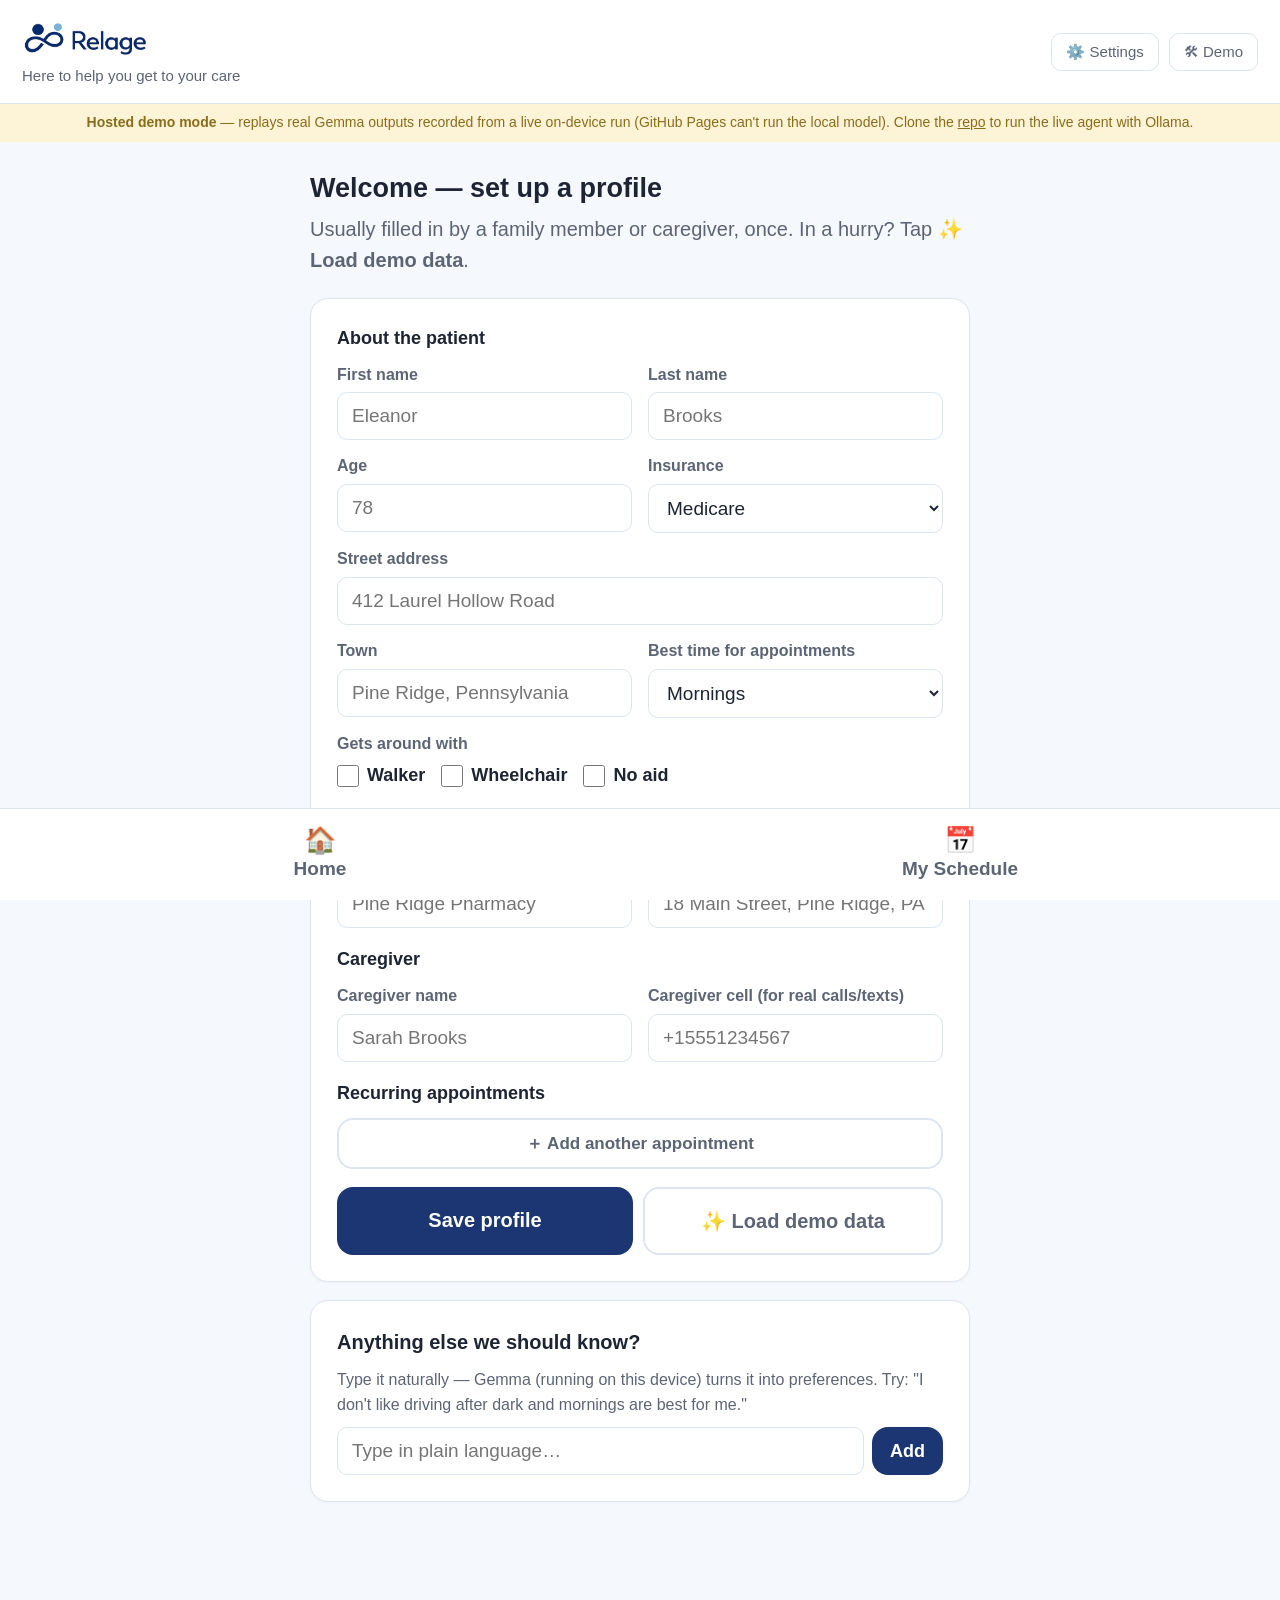
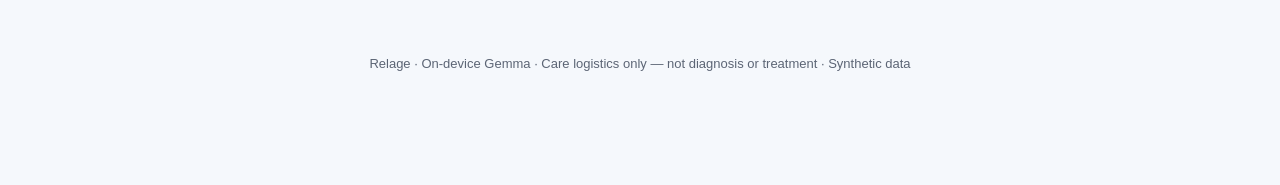
==== commit 4d7450f3: "Source provenance chips on agent steps Each coordination step now shows the sources consulted — Medi" ====
--- a/docs/index.html
+++ b/docs/index.html
@@ -1,339 +1,863 @@
-<!doctype html>
+<!DOCTYPE html>
 <html lang="en">
 <head>
-  <meta charset="utf-8">
-  <meta name="viewport" content="width=device-width, initial-scale=1">
-  <meta name="theme-color" content="#f4f1e9">
-  <meta name="description" content="Relage coordinates appointments, rides, and reminders for older adults.">
-  <title>Relage | Your care, coordinated</title>
-  <link rel="icon" type="image/png" href="favicon.png">
-  <link rel="stylesheet" href="app.css">
+<meta charset="UTF-8">
+<meta name="viewport" content="width=device-width, initial-scale=1.0">
+<title>Relage</title>
+<link rel="icon" type="image/png" href="favicon.png">
+<style>
+  :root {
+    /* Relage brand: navy + sky from the logo */
+    --bg: #f5f8fc; --card: #ffffff; --ink: #1d2433; --muted: #5c6575;
+    --accent: #1b3672; --accent-dark: #12264f; --accent-soft: #e4edf8;
+    --sky: #92c4ea; --warn: #b4552d; --warn-soft: #f9ece4; --line: #dde5f0;
+    --blue: #33556e; --blue-soft: #e8f1fa; --purple: #5b3aa6; --purple-soft: #f1ebfb;
+  }
+  * { box-sizing: border-box; margin: 0; }
+  body {
+    font-family: -apple-system, "Segoe UI", Roboto, sans-serif;
+    background: var(--bg); color: var(--ink);
+    font-size: 22px; line-height: 1.55;
+  }
+  header {
+    display: flex; align-items: center; gap: 14px;
+    padding: 16px 22px; background: var(--card); border-bottom: 1px solid var(--line);
+  }
+  header .logo {
+    width: 46px; height: 46px; border-radius: 13px; background: var(--accent);
+    color: #fff; display: flex; align-items: center; justify-content: center;
+    font-weight: 800; font-size: 21px; flex-shrink: 0;
+  }
+  header h1 { font-size: 24px; }
+  header .sub { color: var(--muted); font-size: 15px; }
+  .hbtns { margin-left: auto; display: flex; gap: 10px; }
+  .hbtn {
+    font-size: 15px; padding: 9px 14px; border-radius: 10px; cursor: pointer;
+    background: var(--card); border: 1px solid var(--line); color: var(--muted);
+  }
+  main { max-width: 700px; margin: 0 auto; padding: 26px 20px 120px; }
+  .view { display: none; }
+  .view.active { display: block; }
+  .greeting { font-size: 30px; font-weight: 800; margin-bottom: 4px; }
+  .subgreet { color: var(--muted); font-size: 20px; margin-bottom: 22px; }
+  .card {
+    background: var(--card); border: 1px solid var(--line);
+    border-radius: 18px; padding: 26px; margin-bottom: 18px;
+    box-shadow: 0 1px 3px rgba(0,0,0,.04);
+  }
+  .card h2 { font-size: 26px; margin-bottom: 10px; }
+  .bigbtn {
+    display: block; width: 100%; font-size: 24px; font-weight: 800;
+    padding: 20px; border-radius: 16px; border: none; cursor: pointer;
+    background: var(--accent); color: #fff; margin-top: 18px;
+  }
+  .bigbtn:active { background: var(--accent-dark); }
+  .bigbtn.gray { background: var(--card); color: var(--muted); border: 2px solid var(--line); font-weight: 600; }
+  .bigbtn:disabled { opacity: .5; }
+  .plain { color: var(--muted); font-size: 19px; }
+  .steps { display: flex; flex-direction: column; gap: 16px; margin-top: 8px; }
+  .step { display: flex; gap: 14px; align-items: flex-start; font-size: 21px; }
+  .step .ico { font-size: 24px; width: 34px; flex-shrink: 0; text-align: center; }
+  .srcs { display: flex; gap: 6px; flex-wrap: wrap; margin-top: 6px; }
+  .src {
+    font-size: 13px; background: var(--blue-soft); color: var(--blue);
+    padding: 3px 11px; border-radius: 999px; text-decoration: none;
+    border: 1px solid var(--line);
+  }
+  .src:hover { background: var(--accent-soft); }
+  .spinner {
+    display: inline-block; width: 22px; height: 22px; border: 3px solid var(--line);
+    border-top-color: var(--accent); border-radius: 50%; animation: spin .8s linear infinite;
+  }
+  @keyframes spin { to { transform: rotate(360deg); } }
+  .planrow { display: flex; gap: 16px; padding: 16px 0; border-bottom: 1px solid var(--line); align-items: flex-start; }
+  .planrow:last-child { border-bottom: none; }
+  .planrow .ico { font-size: 30px; width: 44px; flex-shrink: 0; text-align: center; }
+  .planrow b { font-size: 22px; }
+  .planrow .det { color: var(--muted); font-size: 19px; }
+  .why {
+    background: var(--purple-soft); border-radius: 14px; padding: 18px 20px;
+    font-size: 20px; margin-top: 16px;
+  }
+  .why .lbl { font-size: 14px; font-weight: 800; color: var(--purple); letter-spacing: .04em; margin-bottom: 6px; }
+  .timeline .ev { display: flex; gap: 18px; padding: 16px 0; border-bottom: 1px solid var(--line); }
+  .timeline .ev:last-child { border-bottom: none; }
+  .timeline .date { width: 86px; flex-shrink: 0; font-weight: 800; color: var(--accent); font-size: 20px; }
+  .timeline .past .date { color: var(--muted); }
+  .timeline .meta { color: var(--muted); font-size: 17px; }
+  .bottomnav {
+    position: fixed; bottom: 0; left: 0; right: 0; display: flex;
+    background: var(--card); border-top: 1px solid var(--line); z-index: 40;
+  }
+  .bottomnav button {
+    flex: 1; font-size: 19px; font-weight: 700; padding: 16px 8px 20px;
+    background: none; border: none; color: var(--muted); cursor: pointer;
+  }
+  .bottomnav button.active { color: var(--accent); }
+  .bottomnav .nico { display: block; font-size: 26px; margin-bottom: 2px; }
+  /* setup form */
+  .fgrid { display: grid; grid-template-columns: 1fr 1fr; gap: 14px 16px; }
+  .fgrid .full { grid-column: 1 / -1; }
+  label { display: block; font-size: 16px; font-weight: 700; color: var(--muted); margin-bottom: 5px; }
+  input, select {
+    width: 100%; font-size: 19px; padding: 12px 14px; border-radius: 10px;
+    border: 1px solid var(--line); background: #fff; color: var(--ink);
+  }
+  .checkrow { display: flex; gap: 16px; flex-wrap: wrap; font-size: 18px; }
+  .checkrow label { display: flex; align-items: center; gap: 8px; font-size: 18px; font-weight: 600; color: var(--ink); }
+  .checkrow input { width: 22px; height: 22px; }
+  .notice { background: var(--warn-soft); color: var(--warn); border-radius: 12px; padding: 14px 16px; font-size: 17px; margin-top: 14px; }
+  .notice.good { background: var(--accent-soft); color: var(--accent); }
+  /* demo drawer */
+  .drawer {
+    position: fixed; top: 0; right: -390px; width: 380px; height: 100vh;
+    background: #1c1c22; color: #eee; z-index: 60; transition: right .25s ease;
+    padding: 18px 16px; overflow-y: auto; font-size: 15px;
+  }
+  .drawer.open { right: 0; box-shadow: -8px 0 30px rgba(0,0,0,.35); }
+  .drawer h3 { font-size: 16px; color: #bbb; margin: 14px 0 8px; }
+  .drawer .close { float: right; background: none; border: none; color: #888; font-size: 22px; cursor: pointer; }
+  .msgs { display: flex; flex-direction: column; gap: 8px; padding: 4px; max-height: 300px; overflow-y: auto; }
+  .bubble { max-width: 88%; padding: 9px 13px; border-radius: 16px; font-size: 14px; line-height: 1.4; }
+  .bubble.in { background: #34343c; align-self: flex-start; }
+  .bubble.out { background: #2e7dd1; align-self: flex-end; }
+  .bubble .who { font-size: 11px; color: #999; margin-bottom: 3px; }
+  .reply { display: flex; gap: 8px; margin-top: 10px; }
+  .reply input { background: #2a2a31; border: none; color: #eee; border-radius: 999px; font-size: 14px; padding: 10px 14px; }
+  .reply button { background: #2e7dd1; border: none; color: #fff; border-radius: 999px; width: 40px; height: 40px; font-size: 16px; cursor: pointer; }
+  .quick { display: flex; gap: 6px; margin-top: 8px; flex-wrap: wrap; }
+  .quick button { background: #2a2a31; color: #ccc; border: 1px solid #3a3a44; border-radius: 999px; font-size: 12px; padding: 5px 10px; cursor: pointer; }
+  .techfeed { display: flex; flex-direction: column; gap: 6px; }
+  .tf { font-size: 12.5px; background: #23232a; border-radius: 8px; padding: 7px 10px; color: #ccc; }
+  .tf .k { font-weight: 800; text-transform: uppercase; font-size: 10px; margin-right: 6px; }
+  .k.gemma { color: #b79af0; } .k.tool { color: #7fb2dd; } .k.state { color: #7fd0b2; }
+  .k.sms { color: #e6cd76; } .k.adapt { color: #e68ab8; } .k.error { color: #e6907a; }
+  .twstatus { font-size: 13px; padding: 8px 10px; border-radius: 8px; background: #23232a; margin-top: 8px; }
+  .drawer .rbtn { width: 100%; margin-top: 12px; background: #2a2a31; color: #ccc; border: 1px solid #3a3a44; border-radius: 8px; padding: 9px; font-size: 14px; cursor: pointer; }
+  footer { text-align: center; color: var(--muted); font-size: 13px; padding: 14px 14px 110px; }
+</style>
 </head>
 <body>
-  <a class="skip-link" href="#main">Skip to your care plan</a>
-  <div class="ambient ambient-one" aria-hidden="true"></div>
-  <div class="ambient ambient-two" aria-hidden="true"></div>
-
-  <header class="site-header">
-    <a class="brand" href="#" onclick="showView('home'); return false;" aria-label="Relage home">
-      <img src="logo-lockup.png" alt="Relage">
-    </a>
-    <div class="header-status" id="statusHuman" role="status" aria-live="polite">
-      Ready to coordinate your care
+
+<header>
+  <div>
+    <img src="logo-lockup.png" alt="Relage" style="height:48px; display:block;">
+    <div class="sub" id="statusHuman">Here to help you get to your care</div>
+  </div>
+  <div class="hbtns">
+    <button class="hbtn" onclick="showView('setup')">⚙️ Settings</button>
+    <button class="hbtn" onclick="toggleDrawer()">🛠 Demo</button>
+  </div>
+</header>
+
+<div style="background:#fdf3d7; color:#8a6d1a; text-align:center; font-size:14px; padding:8px 16px;">
+  <b>Hosted demo mode</b> — replays real Gemma outputs recorded from a live on-device run
+  (GitHub Pages can't run the local model). Clone the <a href="https://github.com/mjmgerdes/relage" style="color:#8a6d1a">repo</a> to run the live agent with Ollama.
+</div>
+
+<main>
+
+  <!-- ============ HOME ============ -->
+  <section class="view" id="view-home">
+    <div class="greeting" id="greetName">Good morning 👋</div>
+    <div class="subgreet">Here's what needs your attention.</div>
+    <div id="needCards"></div>
+    <div class="card" id="allSet" style="display:none">
+      <h2>Nothing needs your attention right now 😊</h2>
+      <p class="plain">We'll let you know when your next check-up is coming due.</p>
     </div>
-    <div class="header-actions">
-      <button class="quiet-button" type="button" onclick="showView('setup')">
-        <svg aria-hidden="true" viewBox="0 0 24 24"><path d="M12 15.5a3.5 3.5 0 1 0 0-7 3.5 3.5 0 0 0 0 7Z"/><path d="M19.4 15a1.7 1.7 0 0 0 .34 1.88l.06.06-1.42 1.42-.06-.06a1.7 1.7 0 0 0-1.88-.34 1.7 1.7 0 0 0-1.03 1.56V20h-2v-.48A1.7 1.7 0 0 0 12.38 18a1.7 1.7 0 0 0-1.88.34l-.06.06-1.42-1.42.06-.06A1.7 1.7 0 0 0 9.42 15a1.7 1.7 0 0 0-1.56-1.03H7.4v-2h.46A1.7 1.7 0 0 0 9.42 11a1.7 1.7 0 0 0-.34-1.88l-.06-.06 1.42-1.42.06.06A1.7 1.7 0 0 0 12.38 8a1.7 1.7 0 0 0 1.03-1.56V6h2v.44A1.7 1.7 0 0 0 16.44 8a1.7 1.7 0 0 0 1.88-.34l.06-.06 1.42 1.42-.06.06A1.7 1.7 0 0 0 19.4 11a1.7 1.7 0 0 0 1.56 1.03h.44v2h-.44A1.7 1.7 0 0 0 19.4 15Z"/></svg>
-        Setup
-      </button>
-      <button class="lab-button" type="button" onclick="toggleDrawer(true)" aria-controls="drawer" aria-haspopup="dialog">
-        <span class="live-dot" aria-hidden="true"></span>
-        Demo lab
-      </button>
+  </section>
+
+  <!-- ============ WORKING ============ -->
+  <section class="view" id="view-working">
+    <div class="greeting" style="font-size:26px" id="workTitle">Working on it…</div>
+    <div class="subgreet" id="workSub">This takes a moment. You don't need to do anything.</div>
+    <div class="card">
+      <div class="steps" id="friendlySteps"></div>
     </div>
-  </header>
-
-  <div class="hosted-notice" id="hostedNotice" hidden>
-    <strong>Replay mode</strong>
-    <span>This version replays outputs from an on-device Gemma run.</span>
-    <a href="https://github.com/mjmgerdes/relage">Run the live agent</a>
+  </section>
+
+  <!-- ============ REVIEW ============ -->
+  <section class="view" id="view-review">
+    <div class="greeting" style="font-size:27px">Here's your plan</div>
+    <div class="subgreet">Please look it over. Nothing is booked until you say OK.</div>
+    <div class="card">
+      <div id="planRows"></div>
+      <div class="why" id="whyBox" style="display:none">
+        <div class="lbl">WHY THIS WORKS FOR YOU</div>
+        <div id="whyText"></div>
+      </div>
+      <button class="bigbtn" onclick="confirmPlan()">✓ Yes, book everything</button>
+      <button class="bigbtn gray" onclick="showView('home')">Not now</button>
+    </div>
+    <div class="card">
+      <h2 style="font-size:20px">How Relage put this together</h2>
+      <div class="steps" id="stepsReview" style="font-size:18px"></div>
+    </div>
+  </section>
+
+  <!-- ============ DONE ============ -->
+  <section class="view" id="view-done">
+    <div class="greeting" id="doneGreet">You're all set! 🎉</div>
+    <div class="subgreet">Everything is booked. Here's your day:</div>
+    <div class="card"><div id="doneRows"></div>
+      <div class="notice good" id="doneNote"></div>
+    </div>
+    <button class="bigbtn gray" onclick="showView('schedule')">See my full schedule</button>
+    <div class="card">
+      <h2 style="font-size:20px">How Relage put this together</h2>
+      <div class="steps" id="stepsDone" style="font-size:18px"></div>
+    </div>
+  </section>
+
+  <!-- ============ SCHEDULE ============ -->
+  <section class="view" id="view-schedule">
+    <div class="greeting" style="font-size:27px">My schedule</div>
+    <div class="subgreet">Your appointments and rides, in order.</div>
+    <div class="card"><div class="timeline" id="timeline"></div></div>
+  </section>
+
+  <!-- ============ SETUP (caregiver-facing) ============ -->
+  <section class="view active" id="view-setup">
+    <div class="greeting" style="font-size:27px">Welcome — set up a profile</div>
+    <div class="subgreet">Usually filled in by a family member or caregiver, once. In a hurry? Tap <b>✨ Load demo data</b>.</div>
+    <div class="card">
+      <h3 style="font-size:18px; margin-bottom:10px;">About the patient</h3>
+      <div class="fgrid">
+        <div><label>First name</label><input id="f_first" placeholder="Eleanor"></div>
+        <div><label>Last name</label><input id="f_last" placeholder="Brooks"></div>
+        <div><label>Age</label><input id="f_age" type="number" placeholder="78"></div>
+        <div><label>Insurance</label>
+          <select id="f_ins"><option>Medicare</option><option>Medicaid</option><option>Commercial</option></select></div>
+        <div class="full"><label>Street address</label><input id="f_street" placeholder="412 Laurel Hollow Road"></div>
+        <div><label>Town</label><input id="f_town" placeholder="Pine Ridge, Pennsylvania"></div>
+        <div><label>Best time for appointments</label>
+          <select id="f_time"><option value="weekday mornings">Mornings</option><option value="weekday afternoons">Afternoons</option></select></div>
+        <div class="full"><label>Gets around with</label>
+          <div class="checkrow">
+            <label><input type="checkbox" id="f_walker"> Walker</label>
+            <label><input type="checkbox" id="f_wheel"> Wheelchair</label>
+            <label><input type="checkbox" id="f_none"> No aid</label>
+          </div></div>
+      </div>
+      <h3 style="font-size:18px; margin:18px 0 10px;">Pharmacy</h3>
+      <div class="fgrid">
+        <div><label>Pharmacy name</label><input id="f_pharm" placeholder="Pine Ridge Pharmacy"></div>
+        <div><label>Pharmacy address</label><input id="f_pharm_addr" placeholder="18 Main Street, Pine Ridge, PA"></div>
+      </div>
+      <h3 style="font-size:18px; margin:18px 0 10px;">Caregiver</h3>
+      <div class="fgrid">
+        <div><label>Caregiver name</label><input id="f_cgname" placeholder="Sarah Brooks"></div>
+        <div><label>Caregiver cell (for real calls/texts)</label><input id="f_cgphone" placeholder="+15551234567"></div>
+      </div>
+      <h3 style="font-size:18px; margin:18px 0 10px;">Recurring appointments</h3>
+      <div id="rcList"></div>
+      <button class="bigbtn gray" style="font-size:17px; padding:12px; margin-top:4px;" onclick="addRcRow()">＋ Add another appointment</button>
+      <div style="display:flex; gap:10px;">
+        <button class="bigbtn" style="font-size:20px; flex:1;" onclick="saveProfile()">Save profile</button>
+        <button class="bigbtn gray" style="font-size:20px; flex:1;" onclick="loadDemoData()">✨ Load demo data</button>
+      </div>
+      <div class="notice good" id="saveNote" style="display:none">Saved! The Today screen now reflects this profile.</div>
+    </div>
+    <div class="card">
+      <h2 style="font-size:20px">Anything else we should know?</h2>
+      <p class="plain" style="font-size:16px; margin-bottom:10px">Type it naturally — Gemma (running on this device) turns it into preferences. Try: "I don't like driving after dark and mornings are best for me."</p>
+      <div style="display:flex; gap:8px;">
+        <input id="onboardInput" placeholder="Type in plain language…">
+        <button class="bigbtn" style="width:auto; margin:0; font-size:18px; padding:12px 18px;" onclick="sendOnboard()" id="onboardBtn">Add</button>
+      </div>
+      <div class="why" id="onboardOut" style="display:none; margin-top:12px">
+        <div class="lbl">UNDERSTOOD AS</div><div id="onboardText"></div>
+      </div>
+    </div>
+  </section>
+
+</main>
+
+<!-- bottom navigation: two big targets only -->
+<nav class="bottomnav">
+  <button id="nav-home" onclick="showView('home')"><span class="nico">🏠</span>Home</button>
+  <button id="nav-schedule" onclick="showView('schedule')"><span class="nico">📅</span>My Schedule</button>
+</nav>
+
+<!-- ============ DEMO DRAWER (judges / caregiver phone) ============ -->
+<aside class="drawer" id="drawer">
+  <button class="close" onclick="toggleDrawer()">✕</button>
+  <h3>📱 Caregiver's phone (SMS)</h3>
+  <div class="twstatus" id="twStatus">Simulator mode — set TWILIO_* env vars for real SMS</div>
+  <div class="msgs" id="phoneMsgs"></div>
+  <div class="reply">
+    <input id="smsInput" placeholder="Reply as caregiver…" onkeydown="if(event.key==='Enter')sendSms()">
+    <button onclick="sendSms()">➤</button>
   </div>
-
-  <main id="main" class="app-shell">
-    <section class="journey-shell" aria-label="Care coordination progress">
-      <div class="journey-heading">
-        <span>Current care journey</span>
-        <span id="journeySummary">Ready to start</span>
-      </div>
-      <ol class="journey" id="journey">
-        <li data-stage="0"><span class="journey-mark">1</span><span>Care due</span></li>
-        <li data-stage="1"><span class="journey-mark">2</span><span>Appointment</span></li>
-        <li data-stage="2"><span class="journey-mark">3</span><span>Ride</span></li>
-        <li data-stage="3"><span class="journey-mark">4</span><span>Confirm</span></li>
-      </ol>
-    </section>
-
-    <section class="view active" id="view-home" aria-labelledby="homeTitle">
-      <div class="page-intro">
-        <p class="eyebrow">Today</p>
-        <h1 id="homeTitle" tabindex="-1">Good morning, Eleanor.</h1>
-        <p id="homeLead">One care task needs your attention.</p>
-      </div>
-
-      <div class="home-grid">
-        <article class="action-card" id="needCard">
-          <div class="card-kicker">
-            <span class="status-badge"><span aria-hidden="true"></span> Time to schedule</span>
-            <span id="careInterval">Every 6 months</span>
-          </div>
-          <div class="care-symbol" aria-hidden="true">
-            <svg viewBox="0 0 24 24"><path d="M12 21s-7-4.35-7-11a4 4 0 0 1 7-2.5A4 4 0 0 1 19 10c0 6.65-7 11-7 11Z"/><path d="M8.5 12h2l1-2.2 1.5 4.4 1-2.2h1.5"/></svg>
-          </div>
-          <h2 id="needTitle">Cardiology follow-up</h2>
-          <p id="needBody">Your recurring care plan says it is time to schedule your next visit.</p>
-          <ul class="promise-list" aria-label="What Relage will arrange">
-            <li><span class="check-icon" aria-hidden="true">✓</span><span>An in-network morning appointment</span></li>
-            <li><span class="check-icon" aria-hidden="true">✓</span><span>A ride with room for your walker</span></li>
-          </ul>
-          <button class="primary-button" id="goBtn" type="button" onclick="startCoordinate()">
-            Coordinate my visit
-            <svg aria-hidden="true" viewBox="0 0 24 24"><path d="m9 18 6-6-6-6"/></svg>
-          </button>
-          <p class="consent-note">
-            <svg aria-hidden="true" viewBox="0 0 24 24"><rect x="5" y="10" width="14" height="10" rx="2"/><path d="M8 10V7a4 4 0 0 1 8 0v3"/></svg>
-            Relage will hold options. You approve the plan before anything gets booked.
-          </p>
-        </article>
-
-        <aside class="context-panel" aria-labelledby="preferencesTitle">
-          <p class="eyebrow">Planning around you</p>
-          <h2 id="preferencesTitle">Your preferences are already in the plan.</h2>
-          <div class="preference-list" id="preferenceList">
-            <div><span class="preference-icon" aria-hidden="true">AM</span><span><strong>Morning visits</strong><small>Your preferred time</small></span></div>
-            <div><span class="preference-icon" aria-hidden="true">M</span><span><strong>Medicare</strong><small>In-network providers</small></span></div>
-            <div><span class="preference-icon" aria-hidden="true">W</span><span><strong>Walker access</strong><small>Door-to-door transport</small></span></div>
-          </div>
-          <button class="text-button" type="button" onclick="showView('setup')">Review care preferences <span aria-hidden="true">→</span></button>
-        </aside>
-      </div>
-
-      <article class="all-set-card" id="allSet" hidden>
-        <span class="all-set-icon" aria-hidden="true">✓</span>
-        <div><p class="eyebrow">No action needed</p><h2>Your care plan is on track.</h2><p>Relage will let you know when the next task is ready.</p></div>
-      </article>
-    </section>
-
-    <section class="view" id="view-working" aria-labelledby="workTitle" aria-busy="true">
-      <div class="working-layout">
-        <div>
-          <p class="eyebrow">Relage is coordinating</p>
-          <h1 id="workTitle" tabindex="-1">Arranging your appointment and ride.</h1>
-          <p class="page-lead" id="workSub">You can leave this screen open. Relage will stop when it needs your approval.</p>
-          <div class="progress-card">
-            <div class="progress-card-head">
-              <span>Live progress</span>
-              <span class="working-pill"><span aria-hidden="true"></span> Working</span>
-            </div>
-            <div class="steps" id="friendlySteps" role="log" aria-live="polite"></div>
-          </div>
-        </div>
-        <aside class="trust-card">
-          <div class="trust-icon" aria-hidden="true">
-            <svg viewBox="0 0 24 24"><path d="M12 22s8-3.5 8-10V5l-8-3-8 3v7c0 6.5 8 10 8 10Z"/><path d="m9 12 2 2 4-5"/></svg>
-          </div>
-          <p class="eyebrow">Private by design</p>
-          <h2>Your care profile stays on this device.</h2>
-          <p>Sarah receives the appointment time and place. Relage does not share your history or insurance details.</p>
-          <button class="text-button" type="button" onclick="toggleDrawer(true)">Open live agent activity <span aria-hidden="true">→</span></button>
-        </aside>
-      </div>
-    </section>
-
-    <section class="view" id="view-review" aria-labelledby="reviewTitle">
-      <div class="page-intro review-intro">
-        <p class="eyebrow">Ready for your approval</p>
-        <h1 id="reviewTitle" tabindex="-1">Your whole trip is lined up.</h1>
-        <p>Review the appointment and ride together. Nothing is booked yet.</p>
-      </div>
-      <div class="review-grid">
-        <article class="plan-card">
-          <div class="plan-date" id="planDateBadge"><span>TUE</span><strong>11</strong><small>AUG</small></div>
-          <div class="plan-details" id="planRows"></div>
-          <div class="why" id="whyBox" hidden>
-            <div class="why-icon" aria-hidden="true">
-              <svg viewBox="0 0 24 24"><path d="M12 3a7 7 0 0 0-4 12.75V19h8v-3.25A7 7 0 0 0 12 3Z"/><path d="M9 22h6M9 15h6"/></svg>
-            </div>
-            <div><strong>Why this plan fits</strong><p id="whyText"></p></div>
-          </div>
-        </article>
-        <aside class="approval-card">
-          <p class="eyebrow">Your decision</p>
-          <h2>Book the appointment and ride?</h2>
-          <p>Relage will reserve both, add them to your schedule, and send confirmations to you and Sarah.</p>
-          <button class="primary-button" id="confirmBtn" type="button" onclick="confirmPlan()">
-            Confirm and book
-            <svg aria-hidden="true" viewBox="0 0 24 24"><path d="m5 12 4 4L19 6"/></svg>
-          </button>
-          <button class="secondary-button" type="button" onclick="showView('home')">Not now</button>
-        </aside>
-      </div>
-      <details class="recap">
-        <summary>See how Relage built this plan</summary>
-        <div class="steps compact" id="stepsReview"></div>
-      </details>
-    </section>
-
-    <section class="view" id="view-done" aria-labelledby="doneGreet">
-      <div class="success-hero">
-        <div class="success-mark" aria-hidden="true">
-          <svg viewBox="0 0 24 24"><path d="m5 12 4 4L19 6"/></svg>
-        </div>
-        <p class="eyebrow">Booked</p>
-        <h1 id="doneGreet" tabindex="-1">Your visit is set, Eleanor.</h1>
-        <p id="doneNote">We sent confirmations to you and Sarah.</p>
-      </div>
-      <div class="done-grid">
-        <article class="day-card">
-          <div class="day-card-head"><span>Your day</span><span id="doneDate">Tuesday, August 11</span></div>
-          <div id="doneRows"></div>
-        </article>
-        <aside class="next-card">
-          <p class="eyebrow">Next step</p>
-          <h2>Relage will remind you.</h2>
-          <p>You will get a message the day before and again that morning. Sarah gets the same update.</p>
-          <button class="secondary-button" type="button" onclick="showView('schedule')">Open my schedule</button>
-        </aside>
-      </div>
-      <details class="recap">
-        <summary>See the completed coordination log</summary>
-        <div class="steps compact" id="stepsDone"></div>
-      </details>
-    </section>
-
-    <section class="view" id="view-schedule" aria-labelledby="scheduleTitle">
-      <div class="page-intro schedule-intro">
-        <p class="eyebrow">Care calendar</p>
-        <h1 id="scheduleTitle" tabindex="-1">Your schedule</h1>
-        <p>Appointments, rides, and follow-ups in one place.</p>
-      </div>
-      <article class="schedule-card">
-        <div class="schedule-card-head"><h2>Care timeline</h2><span>All times local</span></div>
-        <div class="timeline" id="timeline"></div>
-      </article>
-    </section>
-
-    <section class="view" id="view-setup" aria-labelledby="setupTitle">
-      <div class="page-intro setup-intro">
-        <button class="back-button" type="button" onclick="showView('home')">
-          <svg aria-hidden="true" viewBox="0 0 24 24"><path d="m15 18-6-6 6-6"/></svg> Back to today
-        </button>
-        <p class="eyebrow">Caregiver setup</p>
-        <h1 id="setupTitle" tabindex="-1">Set up care once. Relage handles the follow-through.</h1>
-        <p>A family member or caregiver can update these details at any time.</p>
-      </div>
-      <form class="setup-form" onsubmit="event.preventDefault(); saveProfile();">
-        <fieldset>
-          <legend><span>01</span> About Eleanor</legend>
-          <div class="fgrid">
-            <div><label for="f_first">First name</label><input id="f_first" autocomplete="given-name" value="Eleanor"></div>
-            <div><label for="f_last">Last name</label><input id="f_last" autocomplete="family-name" value="Brooks"></div>
-            <div><label for="f_age">Age</label><input id="f_age" type="number" min="0" inputmode="numeric" value="78"></div>
-            <div><label for="f_town">Home town</label><input id="f_town" autocomplete="address-level2" value="Pine Ridge, Pennsylvania"></div>
-            <div><label for="f_ins">Insurance</label><select id="f_ins"><option>Medicare</option><option>Medicaid</option><option>Commercial</option></select></div>
-            <div><label for="f_pharm">Preferred pharmacy</label><input id="f_pharm" value="Pine Ridge Pharmacy"></div>
-            <div class="full">
-              <span class="field-label">Mobility needs</span>
-              <div class="checkrow">
-                <label><input type="checkbox" id="f_walker" checked><span>Walker</span></label>
-                <label><input type="checkbox" id="f_wheel"><span>Wheelchair</span></label>
-                <label><input type="checkbox" id="f_none"><span>No mobility aid</span></label>
-              </div>
-            </div>
-            <div><label for="f_time">Best appointment time</label><select id="f_time"><option value="weekday mornings">Weekday mornings</option><option value="weekday afternoons">Weekday afternoons</option></select></div>
-          </div>
-        </fieldset>
-
-        <fieldset>
-          <legend><span>02</span> Care and support</legend>
-          <div class="fgrid">
-            <div><label for="f_cgname">Caregiver name</label><input id="f_cgname" autocomplete="name" value="Sarah Brooks"></div>
-            <div><label for="f_cgphone">Caregiver phone</label><input id="f_cgphone" type="tel" autocomplete="tel" value="+1-555-0142"></div>
-            <div><label for="f_care">Recurring care</label><input id="f_care" value="cardiology follow-up"></div>
-            <div><label for="f_prov">Usual provider</label><input id="f_prov" value="Regional Heart Center"></div>
-            <div><label for="f_interval">Repeat every</label><div class="input-suffix"><input id="f_interval" type="number" min="1" inputmode="numeric" value="6"><span>months</span></div></div>
-            <div><label for="f_last_visit">Last visit</label><input id="f_last_visit" type="date" value="2026-02-08"></div>
-          </div>
-        </fieldset>
-
-        <button class="primary-button save-button" id="saveBtn" type="submit">Save care profile</button>
-        <div class="notice" id="saveNote" role="status" hidden>Care profile saved. Today’s task now uses these details.</div>
-      </form>
-
-      <article class="natural-note-card">
-        <div>
-          <p class="eyebrow">Tell Relage in your own words</p>
-          <h2>Add a preference without hunting through settings.</h2>
-          <p>Try “Mornings are best, and I do not travel after dark.” Gemma turns your note into preferences you can review.</p>
-        </div>
-        <div class="natural-input">
-          <label for="onboardInput">Care preference</label>
-          <textarea id="onboardInput" rows="3" placeholder="Type a preference..."></textarea>
-          <button class="secondary-button" type="button" onclick="sendOnboard()" id="onboardBtn">Add preference</button>
-        </div>
-        <div class="why onboarding-output" id="onboardOut" hidden>
-          <div class="why-icon" aria-hidden="true">✓</div>
-          <div><strong>Relage understood</strong><p id="onboardText"></p></div>
-        </div>
-      </article>
-    </section>
-  </main>
-
-  <nav class="bottom-nav" aria-label="Primary navigation">
-    <button id="nav-home" class="active" type="button" onclick="showView('home')" aria-current="page">
-      <svg aria-hidden="true" viewBox="0 0 24 24"><path d="m3 11 9-8 9 8"/><path d="M5 10v10h14V10M9 20v-6h6v6"/></svg>
-      <span>Today</span>
-    </button>
-    <button id="nav-schedule" type="button" onclick="showView('schedule')">
-      <svg aria-hidden="true" viewBox="0 0 24 24"><rect x="3" y="5" width="18" height="16" rx="2"/><path d="M16 3v4M8 3v4M3 10h18"/></svg>
-      <span>Schedule</span>
-    </button>
-  </nav>
-
-  <div class="drawer-scrim" id="drawerScrim" onclick="toggleDrawer(false)" hidden></div>
-  <aside class="demo-drawer" id="drawer" role="dialog" aria-modal="true" aria-labelledby="drawerTitle" aria-hidden="true">
-    <div class="drawer-head">
-      <div><p class="drawer-kicker">Judge view</p><h2 id="drawerTitle">Relage demo lab</h2></div>
-      <button class="icon-button" id="drawerClose" type="button" onclick="toggleDrawer(false)" aria-label="Close demo lab">
-        <svg aria-hidden="true" viewBox="0 0 24 24"><path d="m6 6 12 12M18 6 6 18"/></svg>
-      </button>
-    </div>
-    <p class="drawer-intro">Run the caregiver handoff and watch each Gemma decision without exposing technical detail in Eleanor’s view.</p>
-
-    <section class="lab-section phone-lab" aria-labelledby="phoneTitle">
-      <div class="lab-section-head"><div><span>01</span><h3 id="phoneTitle">Caregiver handoff</h3></div><div class="mode-pill" id="twStatus">Simulator</div></div>
-      <div class="phone-shell">
-        <div class="phone-top"><span id="caregiverInitial">S</span><div><strong id="caregiverName">Sarah</strong><small>Caregiver</small></div></div>
-        <div class="msgs" id="phoneMsgs" role="log" aria-live="polite"><div class="empty-message">Start the care journey to contact Sarah.</div></div>
-        <div class="reply">
-          <label class="sr-only" for="smsInput">Reply as caregiver</label>
-          <input id="smsInput" placeholder="Reply as Sarah..." onkeydown="if(event.key==='Enter')sendSms()">
-          <button type="button" onclick="sendSms()" aria-label="Send caregiver reply">
-            <svg aria-hidden="true" viewBox="0 0 24 24"><path d="m22 2-7 20-4-9-9-4 20-7Z"/><path d="M22 2 11 13"/></svg>
-          </button>
-        </div>
-      </div>
-      <div class="quick" aria-label="Quick caregiver responses">
-        <button type="button" onclick="quick('NO, I have work meetings all day Tuesday, sorry')">Decline ride</button>
-        <button type="button" onclick="quick('YES I can take her')">Accept ride</button>
-        <button type="button" onclick="quick('I could drive her there but not home')">One way only</button>
-      </div>
-      <button class="lab-action" id="callBtn" type="button" hidden onclick="callCaregiver()">
-        <svg aria-hidden="true" viewBox="0 0 24 24"><path d="M22 16.92v3a2 2 0 0 1-2.18 2 19.8 19.8 0 0 1-8.63-3.07 19.5 19.5 0 0 1-6-6A19.8 19.8 0 0 1 2.12 4.2 2 2 0 0 1 4.11 2h3a2 2 0 0 1 2 1.72c.13.96.36 1.9.68 2.78a2 2 0 0 1-.45 2.11L8.07 9.88a16 16 0 0 0 6 6l1.27-1.27a2 2 0 0 1 2.11-.45c.89.32 1.82.55 2.78.68A2 2 0 0 1 22 16.92Z"/></svg>
-        Call caregiver’s phone
-      </button>
-    </section>
-
-    <section class="lab-section" aria-labelledby="activityTitle">
-      <div class="lab-section-head"><div><span>02</span><h3 id="activityTitle">Agent activity</h3></div><span class="local-badge"><span aria-hidden="true"></span> On device</span></div>
-      <div class="techfeed" id="techFeed" role="log" aria-live="polite"><div class="empty-feed">Agent decisions will appear here.</div></div>
-    </section>
-
-    <button class="reset-button" type="button" onclick="resetDemo()">
-      <svg aria-hidden="true" viewBox="0 0 24 24"><path d="M3 12a9 9 0 1 0 3-6.7L3 8"/><path d="M3 3v5h5"/></svg>
-      Reset demo
-    </button>
-  </aside>
-
-  <div class="toast" id="toast" role="status" aria-live="polite" hidden></div>
-
-  <footer>
-    <span>Relage</span>
-    <span>Care logistics only</span>
-    <span>On-device Gemma</span>
-    <span>Synthetic demo data</span>
-  </footer>
-
-  <script src="demo-shim.js"></script>
-  <script src="app.js"></script>
+  <div class="quick">
+    <button onclick="quick('NO, I have work meetings all day Tuesday, sorry')">Busy that day</button>
+    <button onclick="quick('YES I can take her')">Can drive</button>
+    <button onclick="quick('I could drive her there but not home')">Partial</button>
+  </div>
+  <h3>⚙️ Agent activity (technical)</h3>
+  <div class="techfeed" id="techFeed"></div>
+  <button class="rbtn" onclick="resetDemo()">↺ Reset demo</button>
+</aside>
+
+<footer>Relage · On-device Gemma · Care logistics only — not diagnosis or treatment · Synthetic data</footer>
+
+<script>
+/* ===== HOSTED DEMO MODE (GitHub Pages) =====
+   Static hosting: no FastAPI backend, no on-device Gemma. This shim mirrors
+   the server's state machine in the browser and replays the actual Gemma
+   outputs recorded from a live local run. Clone the repo and run server.py
+   with Ollama for live inference. */
+
+let DP = {
+  patient: { name: "Eleanor Brooks", age: 78,
+    street_address: "412 Laurel Hollow Road",
+    home_location: "Pine Ridge, Pennsylvania",
+    insurance: "Medicare", mobility_needs: ["walker"], preferred_times: ["weekday mornings"],
+    preferred_pharmacy: "Pine Ridge Pharmacy",
+    pharmacy_address: "18 Main Street, Pine Ridge, PA" },
+  caregiver: { name: "Sarah Brooks", relationship: "daughter", phone: "+19736341419" },
+  recurring_care: [
+    { type: "cardiology follow-up", provider: "Regional Heart Center",
+      address: "2200 Medical Center Drive, Millbrook, PA",
+      interval_months: 6, last_visit: "2026-02-08" },
+    { type: "eye exam", provider: "Millbrook Vision Care",
+      address: "45 Commerce Street, Millbrook, PA",
+      interval_months: 12, last_visit: "2026-03-10" }
+  ]
+};
+const BASE_CAL = () => [{ date: "2026-02-08", time: "10:00 AM",
+  title: (DP.recurring_care[0].type[0].toUpperCase() + DP.recurring_care[0].type.slice(1)) +
+         " — " + DP.recurring_care[0].provider, kind: "past", status: "completed" }];
+let DEMO_CARE_IDX = 0;
+const DEMO_SLOT = () => ({ date: "2026-08-11", time: "10:30 AM", day: "Tuesday",
+  provider: DP.recurring_care[DEMO_CARE_IDX].provider,
+  care_type: DP.recurring_care[DEMO_CARE_IDX].type,
+  distance_miles: 34, status: "held" });
+const DEMO_VAN = { name: "Pine Ridge Rural Transit — Medical Access Van",
+  type: "accessible_transport", pickup_time: "8:55 AM", return_pickup_time: "12:15 PM" };
+const cgF = () => DP.caregiver.name.split(" ")[0];
+const ptF = () => DP.patient.name.split(" ")[0];
+
+// Verbatim Gemma outputs captured from the recorded run.
+const REC_FALLBACK = () => "Selected fallback: " + DEMO_VAN.name +
+  " — This option fully accommodates a walker, covers the required distance, and is free for Medicare riders.";
+const REC_EXPLAIN_VAN = "This plan schedules your visit on a weekday morning, respecting your preferred timing. We have arranged an accessible transit van that accommodates your walker, ensuring comfortable travel. Since you are a Medicare rider, this necessary transportation is covered at no cost.";
+const REC_EXPLAIN_CG = () => `This plan is scheduled for a weekday morning, which aligns with your preferred time, and ${cgF()} will drive you door to door — no separate transportation needed.`;
+
+let S = null;
+function demoReset() {
+  S = { status: "NEEDS_APPOINTMENT", activity: [], appointment: null, transport: null,
+    caregiver_reply: null, plan_explanation: "", calendar: BASE_CAL(),
+    sms_outbox: [], busy: false };
+}
+demoReset();
+
+function dlog(kind, text, friendly, sources) {
+  S.activity.push({ kind, text, friendly: friendly || null, sources: sources || [] });
+}
+const gsrc = (label, q) => ({ label,
+  url: "https://www.google.com/search?q=" + encodeURIComponent(q || label) });
+function stage(steps) { steps.forEach(([ms, fn]) => setTimeout(fn, ms)); }
+
+function demoCoordinate(idx = 0) {
+  if (S.status !== "NEEDS_APPOINTMENT" || S.busy) return { error: "not coordinatable" };
+  S.busy = true;
+  DEMO_CARE_IDX = (idx >= 0 && idx < DP.recurring_care.length) ? idx : 0;
+  const slot = DEMO_SLOT();
+  stage([
+    [1200, () => dlog("gemma",
+      "Plan: search_providers — We need to find providers in the desired specialty who accept the patient's insurance.",
+      `Finding a doctor who takes ${DP.patient.insurance}…`,
+      [{ label: "medicare.gov/care-compare", url: "https://www.medicare.gov/care-compare/" }])],
+    [2400, () => dlog("tool", "search_providers → 1 in-network match(es)",
+      `Found ${slot.provider} — they take ${DP.patient.insurance}.`,
+      [gsrc("regionalheartcenter.org", "Regional Heart Center Millbrook PA"),
+       gsrc("valleycardiologypa.com", "Valley Cardiology Associates Harristown PA")])],
+    [3600, () => dlog("tool", "check_availability → Tuesday, 2026-08-11 at 10:30 AM",
+      `They have an opening ${slot.day} morning at ${slot.time}.`,
+      [gsrc("regionalheartcenter.org · scheduling", "Regional Heart Center Millbrook PA appointments")])],
+    [4400, () => { S.appointment = slot; S.status = "APPOINTMENT_HELD";
+      dlog("state", "Appointment tentatively held — nothing is booked until the patient confirms.",
+        "Holding that time for you — nothing is booked until you say OK."); }],
+    [5200, () => { S.status = "TRANSPORT_NEEDED";
+      dlog("state", "Appointment is 34 miles from home — transportation needed.",
+        `That office is 34 miles away, so let's sort out your ride.`); }],
+    [6000, () => dlog("adapt",
+      `${cgF()} has accepted 25% of past ride requests, so Relage lines up accessible transport as a fallback — but still asks her first per stored preference.`)],
+    [7000, () => { S.sms_outbox.push({ to: DP.caregiver.name, phone: DP.caregiver.phone,
+        body: `Hi ${cgF()}, ${ptF()} has a ${slot.care_type} appointment available ${slot.day}, August 11 at ${slot.time} at ${slot.provider}. Would you be able to drive her? Reply YES or NO.`,
+        time: "", via: "simulator" });
+      S.status = "CAREGIVER_CONTACTED";
+      dlog("sms", `Texted ${cgF()} to ask about the ride. Waiting for reply…`,
+        `We texted ${cgF()} to ask if she can drive you. Waiting to hear back…`);
+      S.busy = false; }],
+  ]);
+  return { started: true };
+}
+
+function demoCaregiverReply(text) {
+  if (S.status !== "CAREGIVER_CONTACTED") return { error: "no outstanding request" };
+  S.busy = true;
+  const t = text.toLowerCase();
+  const canDrive = /\byes\b|i can\b|sure/.test(t) && !/\bno\b|can't|cannot|busy|meeting|not home|but not/.test(t);
+  if (canDrive) {
+    stage([
+      [1500, () => dlog("gemma", `Interpreted reply: ${cgF()} confirmed she can drive.`,
+        `${cgF()} answered: she can drive you!`)],
+      [2500, () => { S.transport = { name: `${DP.caregiver.name} (caregiver)`, type: "caregiver",
+          pickup_time: "9:15 AM", return_pickup_time: "after appointment" };
+        S.plan_explanation = REC_EXPLAIN_CG();
+        S.status = "AWAITING_USER_CONFIRMATION";
+        dlog("state", `${cgF()} can drive — ready for plan review.`,
+          `Good news — ${cgF()} can drive you!`); S.busy = false; }],
+    ]);
+  } else {
+    stage([
+      [1500, () => dlog("gemma", `Interpreted reply: ${cgF()} is unavailable that day.`,
+        `${cgF()} answered: she can't make it that day.`)],
+      [2300, () => { S.status = "CAREGIVER_UNAVAILABLE";
+        dlog("state", `${cgF()} is unavailable. Finding accessible transportation…`,
+          `${cgF()} can't make it this time. Let's find you another ride.`); }],
+      [3100, () => dlog("tool", "check_transport → 2 option(s) matching mobility needs",
+        "Checking local rides with room for your walker…",
+        [gsrc("pineridgetransit.org", "Pine Ridge Rural Transit Pennsylvania"),
+         gsrc("laurelcountyvolunteers.org", "Laurel County Volunteer Drivers Pennsylvania"),
+         gsrc("findarideguide.org (PA rural transit)", "Pennsylvania rural medical transportation directory")])],
+      [4000, () => { S.transport = DEMO_VAN; S.status = "TRANSPORT_FOUND";
+        dlog("gemma", REC_FALLBACK(), `Found one: ${DEMO_VAN.name}.`); }],
+      [5000, () => { S.plan_explanation = REC_EXPLAIN_VAN;
+        S.status = "AWAITING_USER_CONFIRMATION";
+        dlog("state", "Complete plan ready for review.",
+          "Your plan is ready to look over."); S.busy = false; }],
+    ]);
+  }
+  return { received: true };
+}
+
+function demoConfirm() {
+  if (S.status !== "AWAITING_USER_CONFIRMATION") return { error: "no plan awaiting confirmation" };
+  const a = S.appointment, t = S.transport, care = (a.care_type || DP.recurring_care[0].type);
+  S.status = "CONFIRMED";
+  if (t.pickup_time) S.calendar.push({ date: a.date, time: t.pickup_time,
+    title: "Transportation pickup — " + t.name, kind: "transport", status: "reserved" });
+  S.calendar.push({ date: a.date, time: a.time,
+    title: care[0].toUpperCase() + care.slice(1) + " — " + a.provider, kind: "appointment", status: "confirmed" });
+  if (t.return_pickup_time && !t.return_pickup_time.includes("after"))
+    S.calendar.push({ date: a.date, time: t.return_pickup_time,
+      title: "Return transportation pickup", kind: "transport", status: "reserved" });
+  S.calendar.push({ date: "2027-02-10", time: "",
+    title: care[0].toUpperCase() + care.slice(1) + " window begins — auto-coordinate enabled",
+    kind: "future", status: "scheduled" });
+  S.sms_outbox.push({ to: DP.patient.name, phone: "(this device)",
+    body: `Your ${care} appointment is confirmed for ${a.day} at ${a.time}. ${t.name} will pick you up at ${t.pickup_time}. You'll get a reminder the day before and the morning of.`,
+    time: "", via: "simulator" });
+  S.sms_outbox.push({ to: DP.caregiver.name, phone: DP.caregiver.phone,
+    body: `${ptF()}'s ${care} appointment and ride are confirmed for ${a.day} at ${a.time}. We'll keep you posted.`,
+    time: "", via: "simulator" });
+  dlog("state", "Plan confirmed. Calendar updated, notifications sent.");
+  return S;
+}
+
+function demoOnboarding(text) {
+  const prefs = [];
+  if (/morning/i.test(text)) prefs.push({ field: "preferred_times", value: "Mornings" });
+  if (/dark|night/i.test(text)) prefs.push({ field: "transport_preference", value: "Daytime travel only" });
+  if (!prefs.length) prefs.push({ field: "other", value: text.slice(0, 60) });
+  return { preferences: prefs,
+    summary: "Hosted demo interpretation — run the repo locally for live on-device Gemma." };
+}
+
+window.fetch = async function (url, opts) {
+  const path = url.toString().replace(/^https?:\/\/[^/]+/, "");
+  const json = data => ({ ok: true, json: async () => data });
+  await new Promise(r => setTimeout(r, 60));
+  if (path.endsWith("/state")) return json(S);
+  if (path.endsWith("/profile") && opts && opts.method === "POST") {
+    const body = JSON.parse(opts.body);
+    for (const k of ["patient", "caregiver", "recurring_care"]) if (body[k]) DP[k] = { ...DP[k], ...body[k] };
+    if (body.recurring_care) DP.recurring_care = body.recurring_care;
+    demoReset(); return json(DP);
+  }
+  if (path.endsWith("/profile")) return json(DP);
+  if (path.endsWith("/config")) return json({ twilio: false, caregiver_phone: DP.caregiver.phone });
+  if (path.endsWith("/calendar")) return json({ events: S.calendar });
+  if (path.endsWith("/coordinate")) {
+    let idx = 0;
+    try { idx = JSON.parse(opts.body).index || 0; } catch (e) {}
+    return json(demoCoordinate(idx));
+  }
+  if (path.endsWith("/caregiver-response")) return json(demoCaregiverReply(JSON.parse(opts.body).text));
+  if (path.endsWith("/confirm-plan")) return json(demoConfirm());
+  if (path.endsWith("/onboarding-note")) return json(demoOnboarding(JSON.parse(opts.body).text));
+  if (path.endsWith("/reset")) { demoReset(); return json({ reset: true }); }
+  return json({});
+};
+/* ===== end hosted demo shim ===== */
+
+let state = null, profile = null, config = null;
+// Every fresh open starts on the setup screen (demo onboarding); the view
+// stays pinned there until the profile is saved or the user navigates.
+let currentView = 'setup', userPinned = true, lastStatus = 'NEEDS_APPOINTMENT';
+
+const HUMAN_STATUS = {
+  NEEDS_APPOINTMENT: "Here to help you get to your care",
+  APPOINTMENT_HELD: "Finding your appointment…",
+  TRANSPORT_NEEDED: "Sorting out your ride…",
+  CAREGIVER_CONTACTED: "Waiting to hear back about your ride",
+  CAREGIVER_UNAVAILABLE: "Finding you another ride…",
+  TRANSPORT_FOUND: "Almost ready…",
+  AWAITING_USER_CONFIRMATION: "Your plan is ready to review",
+  CONFIRMED: "You're all set!",
+};
+
+function showView(name, pinned = true) {
+  currentView = name; userPinned = pinned;
+  document.querySelectorAll('.view').forEach(v => v.classList.remove('active'));
+  document.getElementById('view-' + name).classList.add('active');
+  document.getElementById('nav-home').classList.toggle('active', name === 'home');
+  document.getElementById('nav-schedule').classList.toggle('active', name === 'schedule');
+  if (name === 'schedule') refreshCalendar();
+}
+function toggleDrawer() { document.getElementById('drawer').classList.toggle('open'); }
+
+async function startCoordinate(index = 0, btn = null) {
+  if (btn) btn.disabled = true;
+  await fetch('/coordinate', {
+    method: 'POST', headers: { 'Content-Type': 'application/json' },
+    body: JSON.stringify({ index })
+  });
+  showView('working', false);
+}
+
+async function confirmPlan() {
+  await fetch('/confirm-plan', { method: 'POST' });
+  await refreshCalendar();
+}
+
+async function resetDemo() {
+  await fetch('/reset', { method: 'POST' });
+  localBubbles = []; lastStatus = '';
+
+  await loadProfile(); showView('home', false);
+}
+
+/* ---------- caregiver phone sim ---------- */
+let localBubbles = [];
+async function sendSms() {
+  const input = document.getElementById('smsInput');
+  const text = input.value.trim();
+  if (!text) return;
+  input.value = '';
+  localBubbles.push({ dir: 'out', text, who: cgFirst(), afterInbound: (state?.sms_outbox || []).length });
+  renderPhone();
+  await fetch('/caregiver-response', {
+    method: 'POST', headers: { 'Content-Type': 'application/json' },
+    body: JSON.stringify({ text })
+  });
+}
+function quick(t) { document.getElementById('smsInput').value = t; sendSms(); }
+function cgFirst() { return (profile?.caregiver?.name || 'Caregiver').split(' ')[0]; }
+
+function renderPhone() {
+  const el = document.getElementById('phoneMsgs');
+  const inbound = (state?.sms_outbox || []).map(m =>
+    ({ dir: 'in', text: m.body, who: 'Relage → ' + m.to + (m.via === 'twilio' ? ' · real SMS ✓' : '') }));
+  const all = [...inbound];
+  [...localBubbles].reverse().forEach(b => all.splice(b.afterInbound, 0, b));
+  el.innerHTML = all.map(b =>
+    `<div class="bubble ${b.dir}"><div class="who">${b.who}</div>${b.text}</div>`).join('');
+  el.scrollTop = el.scrollHeight;
+}
+
+/* ---------- friendly progress ---------- */
+function srcChips(a) {
+  if (!a.sources || !a.sources.length) return '';
+  return '<div class="srcs">' + a.sources.map(s =>
+    `<a class="src" href="${s.url}" target="_blank" rel="noopener">🔗 ${s.label}</a>`
+  ).join('') + '</div>';
+}
+
+function renderWorking() {
+  const items = (state.activity || []).filter(a => a.friendly);
+  const el = document.getElementById('friendlySteps');
+  el.innerHTML = items.map((a, i) => {
+    const last = i === items.length - 1;
+    const ico = (last && (state.busy || state.status === 'CAREGIVER_CONTACTED'))
+      ? '<span class="spinner"></span>' : '✅';
+    return `<div class="step"><span class="ico">${ico}</span><span>${a.friendly}${srcChips(a)}</span></div>`;
+  }).join('');
+  const waiting = state.status === 'CAREGIVER_CONTACTED';
+  document.getElementById('workTitle').textContent =
+    waiting ? `Waiting to hear from ${cgFirst()}…` : 'Working on it…';
+  document.getElementById('workSub').textContent = waiting
+    ? (config?.voice
+        ? `We're calling ${cgFirst()}'s phone about your ride. You don't need to do anything.`
+        : `We texted ${cgFirst()} about your ride. You don't need to do anything.`)
+    : "This takes a moment. You don't need to do anything.";
+}
+
+/* ---------- review + done ---------- */
+function planRowsHtml() {
+  const a = state.appointment, t = state.transport;
+  const care = (state?.appointment?.care_type || profile?.recurring_care?.[0]?.type || 'appointment');
+  return `
+    <div class="planrow"><span class="ico">🏥</span><div>
+      <b>${care.charAt(0).toUpperCase() + care.slice(1)}</b>
+      <div class="det">${a.provider}<br>${a.day}, ${fmtLong(a.date)} at ${a.time}</div></div></div>
+    <div class="planrow"><span class="ico">🚐</span><div>
+      <b>Your ride: ${t.name}</b>
+      <div class="det">Picks you up at ${t.pickup_time} · Room for your walker<br>Takes you home ${t.return_pickup_time === 'after appointment' ? 'after your visit' : 'at ' + t.return_pickup_time}</div></div></div>
+    <div class="planrow"><span class="ico">🔔</span><div>
+      <b>We'll remind you</b>
+      <div class="det">The day before, and the morning of. ${cgFirst()} gets updates too.</div></div></div>`;
+}
+function stepsRecapHtml() {
+  return (state.activity || []).filter(a => a.friendly).map(a =>
+    `<div class="step"><span class="ico">✅</span><span>${a.friendly}${srcChips(a)}</span></div>`
+  ).join('');
+}
+
+function renderReview() {
+  document.getElementById('stepsReview').innerHTML = stepsRecapHtml();
+  document.getElementById('planRows').innerHTML = planRowsHtml();
+  if (state.plan_explanation) {
+    document.getElementById('whyBox').style.display = 'block';
+    document.getElementById('whyText').textContent = state.plan_explanation;
+  }
+}
+function renderDone() {
+  const first = (profile?.patient?.name || '').split(' ')[0];
+  document.getElementById('doneGreet').textContent = `You're all set, ${first}! 🎉`;
+  document.getElementById('doneRows').innerHTML = planRowsHtml();
+  document.getElementById('stepsDone').innerHTML = stepsRecapHtml();
+  document.getElementById('doneNote').textContent =
+    `We texted you and ${cgFirst()} a confirmation.`;
+}
+
+/* ---------- schedule ---------- */
+async function refreshCalendar() {
+  const r = await fetch('/calendar');
+  const { events } = await r.json();
+  const fmt = d => {
+    const m = ['','JAN','FEB','MAR','APR','MAY','JUN','JUL','AUG','SEP','OCT','NOV','DEC'][parseInt(d.slice(5,7))];
+    return `${m} ${parseInt(d.slice(-2))}`;
+  };
+  document.getElementById('timeline').innerHTML = events.map(e => `
+    <div class="ev ${e.kind}">
+      <div class="date">${fmt(e.date)}</div>
+      <div><b>${e.time ? e.time + ' — ' : ''}${e.title}</b>
+      <div class="meta">${e.status}</div></div>
+    </div>`).join('');
+}
+function fmtLong(d) {
+  const m = ['','January','February','March','April','May','June','July','August','September','October','November','December'][parseInt(d.slice(5,7))];
+  return `${m} ${parseInt(d.slice(-2))}`;
+}
+
+/* ---------- home ---------- */
+function monthsSince(dateStr) {
+  if (!dateStr) return 999;
+  const d = new Date(dateStr + 'T12:00:00'), now = new Date();
+  return (now.getFullYear() - d.getFullYear()) * 12 + (now.getMonth() - d.getMonth());
+}
+function nextDueLabel(rc) {
+  const d = new Date(rc.last_visit + 'T12:00:00');
+  d.setMonth(d.getMonth() + (rc.interval_months || 6));
+  return d.toLocaleDateString('en-US', { month: 'long', year: 'numeric' });
+}
+
+function renderHome() {
+  if (!profile) return;
+  const first = profile.patient.name.split(' ')[0];
+  const h = new Date().getHours();
+  const part = h < 12 ? 'morning' : h < 17 ? 'afternoon' : 'evening';
+  document.getElementById('greetName').textContent = `Good ${part}, ${first} 👋`;
+  const idle = state && state.status === 'NEEDS_APPOINTMENT';
+  const cards = document.getElementById('needCards');
+  cards.style.display = idle ? 'block' : 'none';
+  if (!idle) { document.getElementById('allSet').style.display = 'block'; return; }
+  const entries = profile.recurring_care || [];
+  let html = '';
+  entries.forEach((rc, i) => {
+    const care = rc.type.charAt(0).toUpperCase() + rc.type.slice(1);
+    const due = monthsSince(rc.last_visit) >= (rc.interval_months || 6);
+    if (due) {
+      html += `<div class="card">
+        <h2>${care} — time to book</h2>
+        <p class="plain">It has been about ${rc.interval_months} months since your last visit to ${rc.provider}${rc.address ? ' (' + rc.address + ')' : ''}. Want us to set up the appointment and a ride?</p>
+        <button class="bigbtn" onclick="startCoordinate(${i}, this)">Yes, help me book it</button>
+      </div>`;
+    } else {
+      html += `<div class="card" style="opacity:.75">
+        <h2 style="font-size:21px">${care} — coming up</h2>
+        <p class="plain" style="font-size:17px">Every ${rc.interval_months} months at ${rc.provider}. Next due around <b>${nextDueLabel(rc)}</b> — Relage will bring it to you then. Auto-coordinate: on.</p>
+      </div>`;
+    }
+  });
+  cards.innerHTML = html;
+  document.getElementById('allSet').style.display =
+    (entries.some(rc => monthsSince(rc.last_visit) >= (rc.interval_months || 6))) ? 'none' : 'block';
+}
+
+/* ---------- setup ---------- */
+async function saveProfile() {
+  if (!val('f_first').trim()) {
+    const note = document.getElementById('saveNote');
+    note.textContent = 'Add at least a first name — or tap ✨ Load demo data.';
+    note.style.display = 'block';
+    setTimeout(() => { note.style.display = 'none';
+      note.textContent = 'Saved! The Today screen now reflects this profile.'; }, 3000);
+    return;
+  }
+  const mobility = [];
+  if (document.getElementById('f_walker').checked) mobility.push('walker');
+  if (document.getElementById('f_wheel').checked) mobility.push('wheelchair');
+  const rc = collectRc();
+  const body = {
+    patient: {
+      name: `${val('f_first')} ${val('f_last')}`.trim(),
+      age: parseInt(val('f_age')) || 0,
+      street_address: val('f_street'),
+      home_location: val('f_town'),
+      insurance: val('f_ins'),
+      mobility_needs: mobility,
+      preferred_times: [val('f_time')],
+      preferred_pharmacy: val('f_pharm'),
+      pharmacy_address: val('f_pharm_addr'),
+    },
+    caregiver: { name: val('f_cgname'), relationship: 'caregiver', phone: val('f_cgphone') },
+    recurring_care: rc.length ? rc : undefined,
+  };
+  const r = await fetch('/profile', {
+    method: 'POST', headers: { 'Content-Type': 'application/json' },
+    body: JSON.stringify(body)
+  });
+  profile = await r.json();
+  localBubbles = []; lastStatus = '';
+
+  document.getElementById('saveNote').style.display = 'block';
+  setTimeout(() => document.getElementById('saveNote').style.display = 'none', 2500);
+  renderHome();
+  setTimeout(() => showView('home', false), 900);
+}
+function val(id) { return document.getElementById(id).value; }
+
+/* ----- dynamic recurring-appointment rows ----- */
+function addRcRow(d = {}) {
+  const row = document.createElement('div');
+  row.className = 'rc-entry';
+  row.style.cssText = 'border:1px solid var(--line); border-radius:12px; padding:14px; margin-bottom:10px; position:relative;';
+  row.innerHTML = `
+    <button onclick="this.parentElement.remove()" title="Remove"
+      style="position:absolute; top:8px; right:10px; background:none; border:none; color:var(--muted); font-size:18px; cursor:pointer;">✕</button>
+    <div class="fgrid">
+      <div><label>Type of care</label><input class="rc-type" placeholder="cardiology follow-up" value="${d.type || ''}"></div>
+      <div><label>Doctor's office</label><input class="rc-prov" placeholder="Regional Heart Center" value="${d.provider || ''}"></div>
+      <div class="full"><label>Office address</label><input class="rc-addr" placeholder="2200 Medical Center Drive, Millbrook, PA" value="${d.address || ''}"></div>
+      <div><label>How often (months)</label><input class="rc-interval" type="number" placeholder="6" value="${d.interval_months || ''}"></div>
+      <div><label>Last visit</label><input class="rc-last" type="date" value="${d.last_visit || ''}"></div>
+    </div>`;
+  document.getElementById('rcList').appendChild(row);
+}
+
+function collectRc() {
+  return [...document.querySelectorAll('.rc-entry')].map(r => ({
+    type: r.querySelector('.rc-type').value.trim(),
+    provider: r.querySelector('.rc-prov').value.trim(),
+    address: r.querySelector('.rc-addr').value.trim(),
+    interval_months: parseInt(r.querySelector('.rc-interval').value) || 6,
+    last_visit: r.querySelector('.rc-last').value,
+    source: 'caregiver-entered recurring plan',
+  })).filter(e => e.type);
+}
+
+function loadDemoData() {
+  // Autopopulate the synthetic demo patient (Eleanor) into the form.
+  const set = (id, v) => document.getElementById(id).value = v;
+  set('f_first', 'Eleanor'); set('f_last', 'Brooks'); set('f_age', 78);
+  set('f_street', '412 Laurel Hollow Road');
+  set('f_town', 'Pine Ridge, Pennsylvania'); set('f_ins', 'Medicare');
+  set('f_pharm', 'Pine Ridge Pharmacy');
+  set('f_pharm_addr', '18 Main Street, Pine Ridge, PA');
+  set('f_time', 'weekday mornings');
+  set('f_cgname', 'Sarah Brooks'); set('f_cgphone', '+19736341419');
+  document.getElementById('f_walker').checked = true;
+  document.getElementById('f_wheel').checked = false;
+  document.getElementById('f_none').checked = false;
+  document.getElementById('rcList').innerHTML = '';
+  addRcRow({ type: 'cardiology follow-up', provider: 'Regional Heart Center',
+    address: '2200 Medical Center Drive, Millbrook, PA',
+    interval_months: 6, last_visit: '2026-02-08' });
+  addRcRow({ type: 'eye exam', provider: 'Millbrook Vision Care',
+    address: '45 Commerce Street, Millbrook, PA',
+    interval_months: 12, last_visit: '2026-03-10' });
+}
+
+async function sendOnboard() {
+  const input = document.getElementById('onboardInput');
+  const text = input.value.trim();
+  if (!text) return;
+  const btn = document.getElementById('onboardBtn');
+  btn.disabled = true; btn.textContent = '…';
+  const r = await fetch('/onboarding-note', {
+    method: 'POST', headers: { 'Content-Type': 'application/json' },
+    body: JSON.stringify({ text })
+  });
+  const out = await r.json();
+  document.getElementById('onboardOut').style.display = 'block';
+  document.getElementById('onboardText').innerHTML =
+    (out.summary || '') + '<br><span style="font-size:14px;color:var(--muted)">' +
+    (out.preferences || []).map(p => `${p.field}: ${p.value}`).join(' · ') + '</span>';
+  btn.disabled = false; btn.textContent = 'Add'; input.value = '';
+}
+
+/* ---------- tech feed + polling ---------- */
+function renderTech() {
+  document.getElementById('techFeed').innerHTML = (state.activity || []).map(a =>
+    `<div class="tf"><span class="k ${a.kind}">${a.kind}</span>${a.text}</div>`).join('');
+}
+
+async function poll() {
+  try {
+    const r = await fetch('/state');
+    state = await r.json();
+    document.getElementById('statusHuman').textContent =
+      HUMAN_STATUS[state.status] || '';
+    renderPhone(); renderTech();
+    if (state.status !== lastStatus) {
+      lastStatus = state.status; userPinned = false;
+    }
+    // Route the visible screen from the coordination status unless the user
+    // explicitly navigated somewhere (Schedule/Setup stay put).
+    if (!userPinned) {
+      const s = state.status;
+      if (s === 'NEEDS_APPOINTMENT') { renderHome(); if (currentView !== 'home') showView('home', false); }
+      else if (s === 'AWAITING_USER_CONFIRMATION') { renderReview(); if (currentView !== 'review') showView('review', false); }
+      else if (s === 'CONFIRMED') { renderDone(); if (currentView !== 'done') showView('done', false); }
+      else { renderWorking(); if (currentView !== 'working') showView('working', false); }
+    } else if (currentView === 'working') renderWorking();
+    renderHome();
+  } catch (e) { /* server restarting; keep polling */ }
+  setTimeout(poll, 1200);
+}
+
+async function loadProfile() {
+  const r = await fetch('/profile');
+  profile = await r.json();
+  renderHome();
+}
+async function loadConfig() {
+  try {
+    const r = await fetch('/config');
+    config = await r.json();
+    document.getElementById('twStatus').innerHTML = config.twilio
+      ? `🟢 <b>Real SMS on</b> — texting ${config.caregiver_phone} via Twilio`
+      : '⚪ Simulator mode — set TWILIO_* env vars (or .env) for real SMS';
+  } catch (e) {}
+}
+
+loadProfile(); loadConfig(); refreshCalendar(); poll();
+</script>
 </body>
 </html>
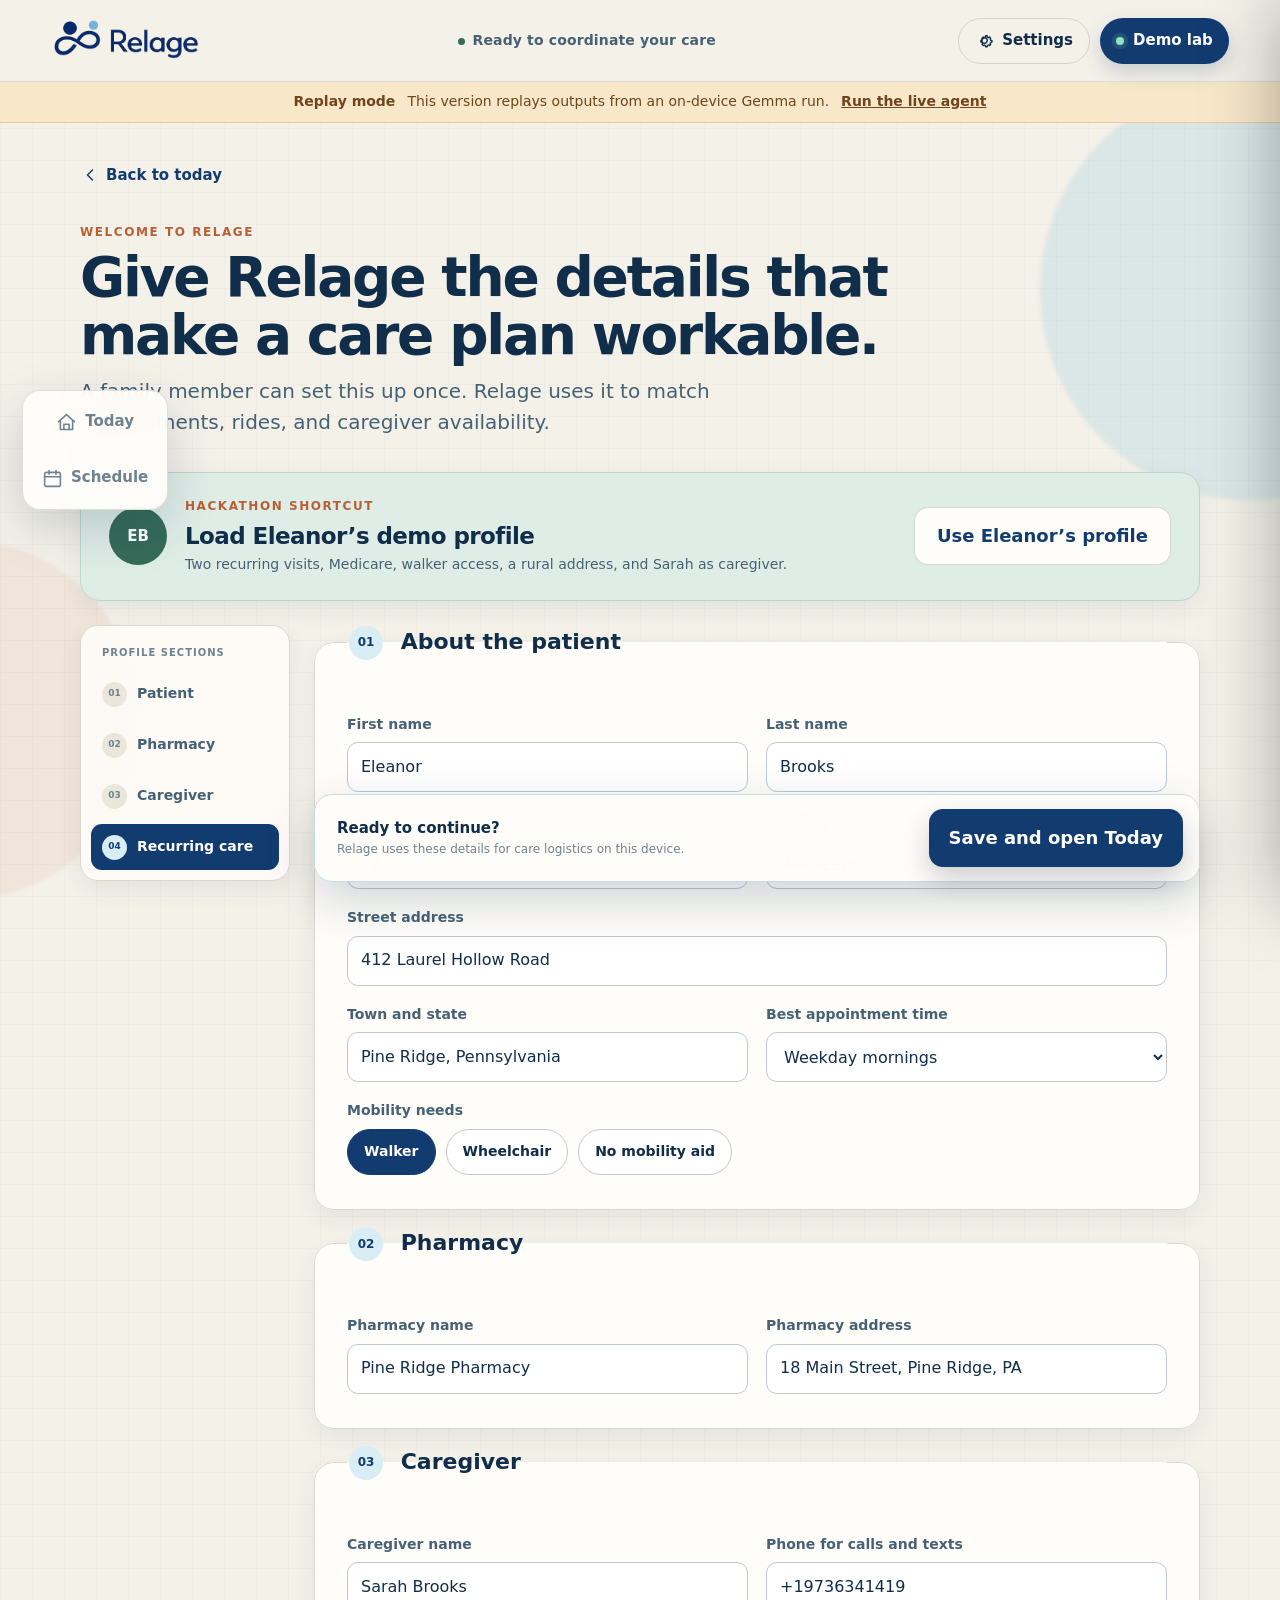
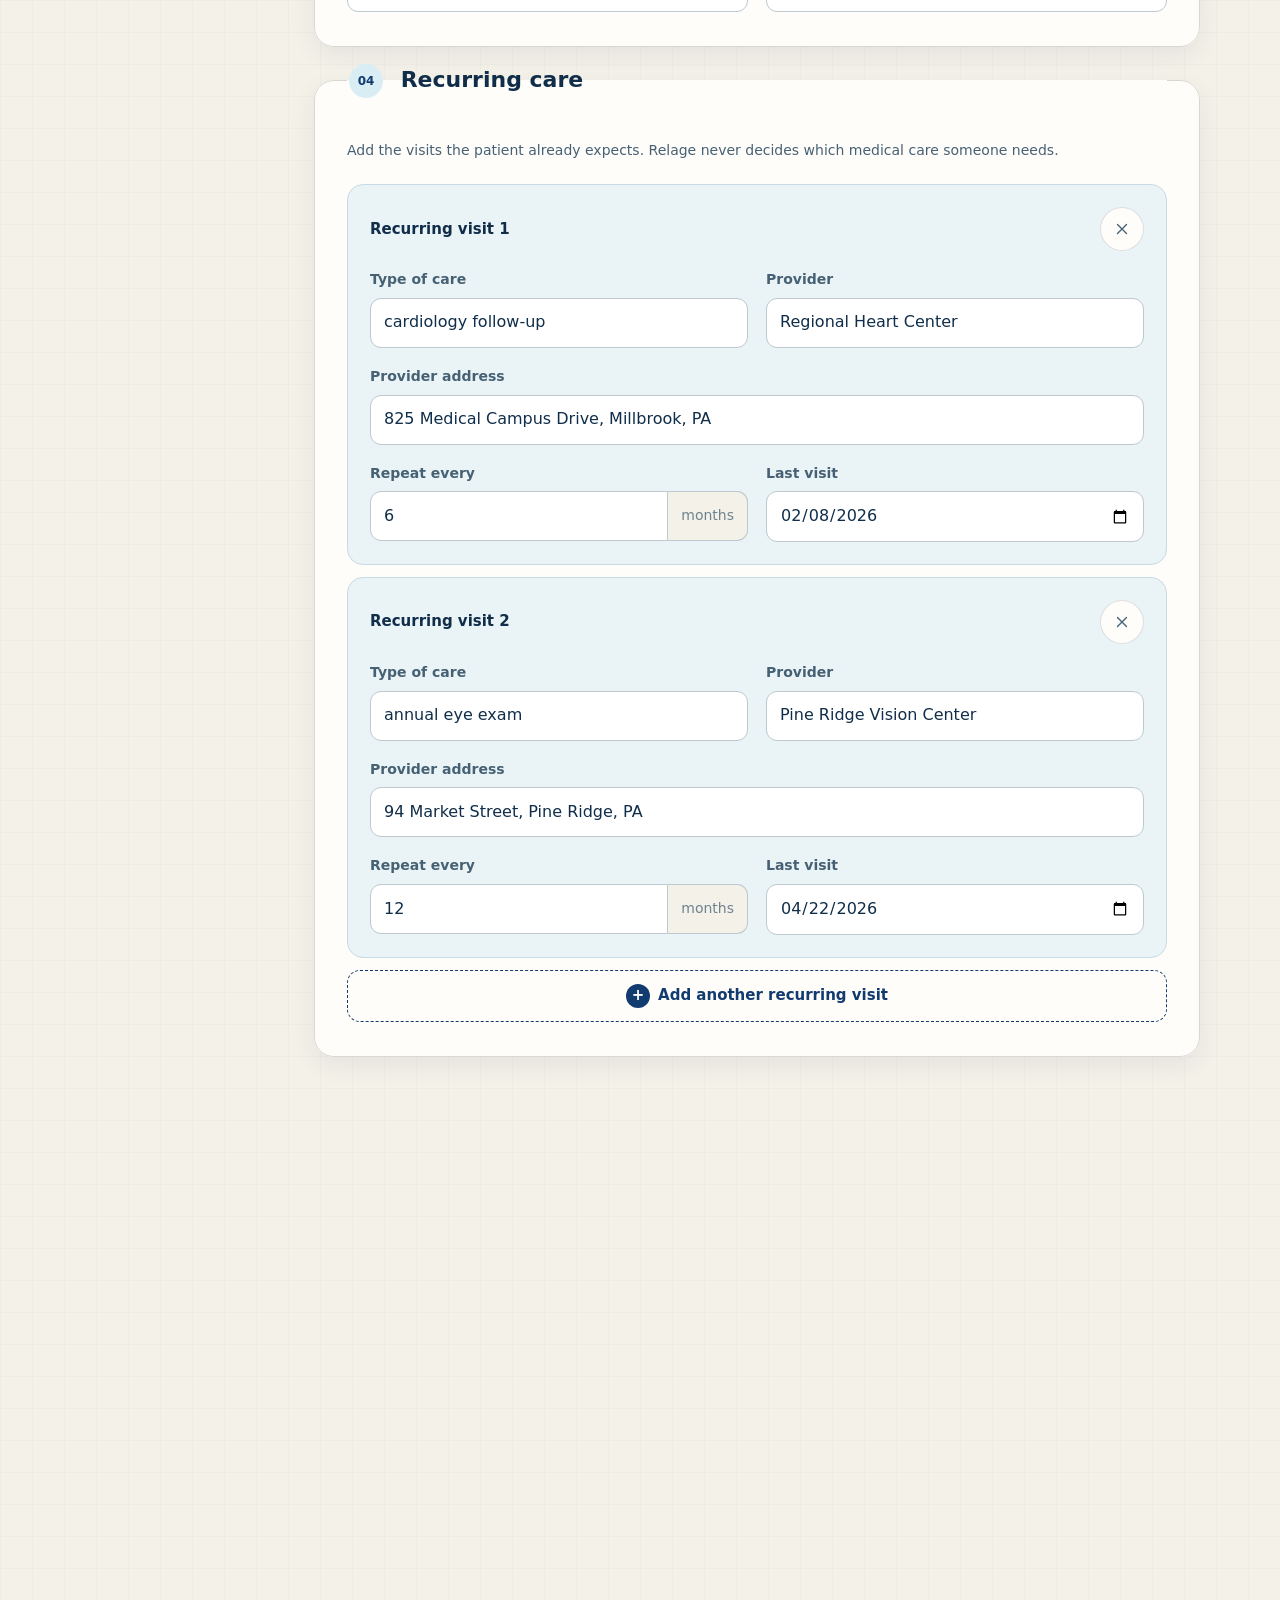
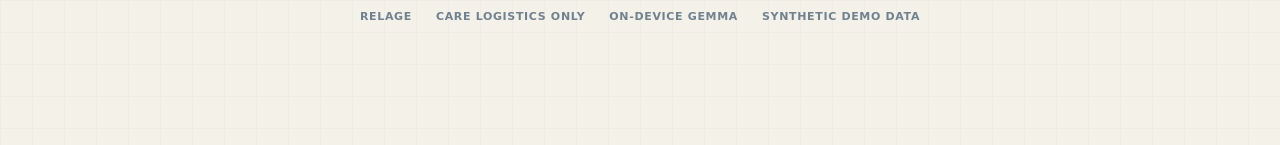
==== commit c7030840: "Merge backend coordination updates into frontend" ====
--- a/docs/index.html
+++ b/docs/index.html
@@ -1,863 +1,356 @@
-<!DOCTYPE html>
+<!doctype html>
 <html lang="en">
 <head>
-<meta charset="UTF-8">
-<meta name="viewport" content="width=device-width, initial-scale=1.0">
-<title>Relage</title>
-<link rel="icon" type="image/png" href="favicon.png">
-<style>
-  :root {
-    /* Relage brand: navy + sky from the logo */
-    --bg: #f5f8fc; --card: #ffffff; --ink: #1d2433; --muted: #5c6575;
-    --accent: #1b3672; --accent-dark: #12264f; --accent-soft: #e4edf8;
-    --sky: #92c4ea; --warn: #b4552d; --warn-soft: #f9ece4; --line: #dde5f0;
-    --blue: #33556e; --blue-soft: #e8f1fa; --purple: #5b3aa6; --purple-soft: #f1ebfb;
-  }
-  * { box-sizing: border-box; margin: 0; }
-  body {
-    font-family: -apple-system, "Segoe UI", Roboto, sans-serif;
-    background: var(--bg); color: var(--ink);
-    font-size: 22px; line-height: 1.55;
-  }
-  header {
-    display: flex; align-items: center; gap: 14px;
-    padding: 16px 22px; background: var(--card); border-bottom: 1px solid var(--line);
-  }
-  header .logo {
-    width: 46px; height: 46px; border-radius: 13px; background: var(--accent);
-    color: #fff; display: flex; align-items: center; justify-content: center;
-    font-weight: 800; font-size: 21px; flex-shrink: 0;
-  }
-  header h1 { font-size: 24px; }
-  header .sub { color: var(--muted); font-size: 15px; }
-  .hbtns { margin-left: auto; display: flex; gap: 10px; }
-  .hbtn {
-    font-size: 15px; padding: 9px 14px; border-radius: 10px; cursor: pointer;
-    background: var(--card); border: 1px solid var(--line); color: var(--muted);
-  }
-  main { max-width: 700px; margin: 0 auto; padding: 26px 20px 120px; }
-  .view { display: none; }
-  .view.active { display: block; }
-  .greeting { font-size: 30px; font-weight: 800; margin-bottom: 4px; }
-  .subgreet { color: var(--muted); font-size: 20px; margin-bottom: 22px; }
-  .card {
-    background: var(--card); border: 1px solid var(--line);
-    border-radius: 18px; padding: 26px; margin-bottom: 18px;
-    box-shadow: 0 1px 3px rgba(0,0,0,.04);
-  }
-  .card h2 { font-size: 26px; margin-bottom: 10px; }
-  .bigbtn {
-    display: block; width: 100%; font-size: 24px; font-weight: 800;
-    padding: 20px; border-radius: 16px; border: none; cursor: pointer;
-    background: var(--accent); color: #fff; margin-top: 18px;
-  }
-  .bigbtn:active { background: var(--accent-dark); }
-  .bigbtn.gray { background: var(--card); color: var(--muted); border: 2px solid var(--line); font-weight: 600; }
-  .bigbtn:disabled { opacity: .5; }
-  .plain { color: var(--muted); font-size: 19px; }
-  .steps { display: flex; flex-direction: column; gap: 16px; margin-top: 8px; }
-  .step { display: flex; gap: 14px; align-items: flex-start; font-size: 21px; }
-  .step .ico { font-size: 24px; width: 34px; flex-shrink: 0; text-align: center; }
-  .srcs { display: flex; gap: 6px; flex-wrap: wrap; margin-top: 6px; }
-  .src {
-    font-size: 13px; background: var(--blue-soft); color: var(--blue);
-    padding: 3px 11px; border-radius: 999px; text-decoration: none;
-    border: 1px solid var(--line);
-  }
-  .src:hover { background: var(--accent-soft); }
-  .spinner {
-    display: inline-block; width: 22px; height: 22px; border: 3px solid var(--line);
-    border-top-color: var(--accent); border-radius: 50%; animation: spin .8s linear infinite;
-  }
-  @keyframes spin { to { transform: rotate(360deg); } }
-  .planrow { display: flex; gap: 16px; padding: 16px 0; border-bottom: 1px solid var(--line); align-items: flex-start; }
-  .planrow:last-child { border-bottom: none; }
-  .planrow .ico { font-size: 30px; width: 44px; flex-shrink: 0; text-align: center; }
-  .planrow b { font-size: 22px; }
-  .planrow .det { color: var(--muted); font-size: 19px; }
-  .why {
-    background: var(--purple-soft); border-radius: 14px; padding: 18px 20px;
-    font-size: 20px; margin-top: 16px;
-  }
-  .why .lbl { font-size: 14px; font-weight: 800; color: var(--purple); letter-spacing: .04em; margin-bottom: 6px; }
-  .timeline .ev { display: flex; gap: 18px; padding: 16px 0; border-bottom: 1px solid var(--line); }
-  .timeline .ev:last-child { border-bottom: none; }
-  .timeline .date { width: 86px; flex-shrink: 0; font-weight: 800; color: var(--accent); font-size: 20px; }
-  .timeline .past .date { color: var(--muted); }
-  .timeline .meta { color: var(--muted); font-size: 17px; }
-  .bottomnav {
-    position: fixed; bottom: 0; left: 0; right: 0; display: flex;
-    background: var(--card); border-top: 1px solid var(--line); z-index: 40;
-  }
-  .bottomnav button {
-    flex: 1; font-size: 19px; font-weight: 700; padding: 16px 8px 20px;
-    background: none; border: none; color: var(--muted); cursor: pointer;
-  }
-  .bottomnav button.active { color: var(--accent); }
-  .bottomnav .nico { display: block; font-size: 26px; margin-bottom: 2px; }
-  /* setup form */
-  .fgrid { display: grid; grid-template-columns: 1fr 1fr; gap: 14px 16px; }
-  .fgrid .full { grid-column: 1 / -1; }
-  label { display: block; font-size: 16px; font-weight: 700; color: var(--muted); margin-bottom: 5px; }
-  input, select {
-    width: 100%; font-size: 19px; padding: 12px 14px; border-radius: 10px;
-    border: 1px solid var(--line); background: #fff; color: var(--ink);
-  }
-  .checkrow { display: flex; gap: 16px; flex-wrap: wrap; font-size: 18px; }
-  .checkrow label { display: flex; align-items: center; gap: 8px; font-size: 18px; font-weight: 600; color: var(--ink); }
-  .checkrow input { width: 22px; height: 22px; }
-  .notice { background: var(--warn-soft); color: var(--warn); border-radius: 12px; padding: 14px 16px; font-size: 17px; margin-top: 14px; }
-  .notice.good { background: var(--accent-soft); color: var(--accent); }
-  /* demo drawer */
-  .drawer {
-    position: fixed; top: 0; right: -390px; width: 380px; height: 100vh;
-    background: #1c1c22; color: #eee; z-index: 60; transition: right .25s ease;
-    padding: 18px 16px; overflow-y: auto; font-size: 15px;
-  }
-  .drawer.open { right: 0; box-shadow: -8px 0 30px rgba(0,0,0,.35); }
-  .drawer h3 { font-size: 16px; color: #bbb; margin: 14px 0 8px; }
-  .drawer .close { float: right; background: none; border: none; color: #888; font-size: 22px; cursor: pointer; }
-  .msgs { display: flex; flex-direction: column; gap: 8px; padding: 4px; max-height: 300px; overflow-y: auto; }
-  .bubble { max-width: 88%; padding: 9px 13px; border-radius: 16px; font-size: 14px; line-height: 1.4; }
-  .bubble.in { background: #34343c; align-self: flex-start; }
-  .bubble.out { background: #2e7dd1; align-self: flex-end; }
-  .bubble .who { font-size: 11px; color: #999; margin-bottom: 3px; }
-  .reply { display: flex; gap: 8px; margin-top: 10px; }
-  .reply input { background: #2a2a31; border: none; color: #eee; border-radius: 999px; font-size: 14px; padding: 10px 14px; }
-  .reply button { background: #2e7dd1; border: none; color: #fff; border-radius: 999px; width: 40px; height: 40px; font-size: 16px; cursor: pointer; }
-  .quick { display: flex; gap: 6px; margin-top: 8px; flex-wrap: wrap; }
-  .quick button { background: #2a2a31; color: #ccc; border: 1px solid #3a3a44; border-radius: 999px; font-size: 12px; padding: 5px 10px; cursor: pointer; }
-  .techfeed { display: flex; flex-direction: column; gap: 6px; }
-  .tf { font-size: 12.5px; background: #23232a; border-radius: 8px; padding: 7px 10px; color: #ccc; }
-  .tf .k { font-weight: 800; text-transform: uppercase; font-size: 10px; margin-right: 6px; }
-  .k.gemma { color: #b79af0; } .k.tool { color: #7fb2dd; } .k.state { color: #7fd0b2; }
-  .k.sms { color: #e6cd76; } .k.adapt { color: #e68ab8; } .k.error { color: #e6907a; }
-  .twstatus { font-size: 13px; padding: 8px 10px; border-radius: 8px; background: #23232a; margin-top: 8px; }
-  .drawer .rbtn { width: 100%; margin-top: 12px; background: #2a2a31; color: #ccc; border: 1px solid #3a3a44; border-radius: 8px; padding: 9px; font-size: 14px; cursor: pointer; }
-  footer { text-align: center; color: var(--muted); font-size: 13px; padding: 14px 14px 110px; }
-</style>
+  <meta charset="utf-8">
+  <meta name="viewport" content="width=device-width, initial-scale=1">
+  <meta name="theme-color" content="#f4f1e9">
+  <meta name="description" content="Relage coordinates appointments, rides, and reminders for older adults.">
+  <title>Relage | Your care, coordinated</title>
+  <link rel="icon" type="image/png" href="favicon.png">
+  <link rel="stylesheet" href="app.css">
 </head>
 <body>
-
-<header>
-  <div>
-    <img src="logo-lockup.png" alt="Relage" style="height:48px; display:block;">
-    <div class="sub" id="statusHuman">Here to help you get to your care</div>
+  <a class="skip-link" href="#main">Skip to your care plan</a>
+  <div class="ambient ambient-one" aria-hidden="true"></div>
+  <div class="ambient ambient-two" aria-hidden="true"></div>
+
+  <header class="site-header">
+    <a class="brand" href="#" onclick="showView('home'); return false;" aria-label="Relage home">
+      <img src="logo-lockup.png" alt="Relage">
+    </a>
+    <div class="header-status" id="statusHuman" role="status" aria-live="polite">
+      Ready to coordinate your care
+    </div>
+    <div class="header-actions">
+      <button class="quiet-button" type="button" onclick="showView('setup')">
+        <svg aria-hidden="true" viewBox="0 0 24 24"><path d="M12 15.5a3.5 3.5 0 1 0 0-7 3.5 3.5 0 0 0 0 7Z"/><path d="M19.4 15a1.7 1.7 0 0 0 .34 1.88l.06.06-1.42 1.42-.06-.06a1.7 1.7 0 0 0-1.88-.34 1.7 1.7 0 0 0-1.03 1.56V20h-2v-.48A1.7 1.7 0 0 0 12.38 18a1.7 1.7 0 0 0-1.88.34l-.06.06-1.42-1.42.06-.06A1.7 1.7 0 0 0 9.42 15a1.7 1.7 0 0 0-1.56-1.03H7.4v-2h.46A1.7 1.7 0 0 0 9.42 11a1.7 1.7 0 0 0-.34-1.88l-.06-.06 1.42-1.42.06.06A1.7 1.7 0 0 0 12.38 8a1.7 1.7 0 0 0 1.03-1.56V6h2v.44A1.7 1.7 0 0 0 16.44 8a1.7 1.7 0 0 0 1.88-.34l.06-.06 1.42 1.42-.06.06A1.7 1.7 0 0 0 19.4 11a1.7 1.7 0 0 0 1.56 1.03h.44v2h-.44A1.7 1.7 0 0 0 19.4 15Z"/></svg>
+        Settings
+      </button>
+      <button class="lab-button" type="button" onclick="toggleDrawer(true)" aria-controls="drawer" aria-haspopup="dialog">
+        <span class="live-dot" aria-hidden="true"></span>
+        Demo lab
+      </button>
+    </div>
+  </header>
+  <div class="scroll-progress" aria-hidden="true"><span id="scrollProgress"></span></div>
+
+  <div class="hosted-notice" id="hostedNotice" hidden>
+    <strong>Replay mode</strong>
+    <span>This version replays outputs from an on-device Gemma run.</span>
+    <a href="https://github.com/mjmgerdes/relage">Run the live agent</a>
   </div>
-  <div class="hbtns">
-    <button class="hbtn" onclick="showView('setup')">⚙️ Settings</button>
-    <button class="hbtn" onclick="toggleDrawer()">🛠 Demo</button>
-  </div>
-</header>
-
-<div style="background:#fdf3d7; color:#8a6d1a; text-align:center; font-size:14px; padding:8px 16px;">
-  <b>Hosted demo mode</b> — replays real Gemma outputs recorded from a live on-device run
-  (GitHub Pages can't run the local model). Clone the <a href="https://github.com/mjmgerdes/relage" style="color:#8a6d1a">repo</a> to run the live agent with Ollama.
-</div>
-
-<main>
-
-  <!-- ============ HOME ============ -->
-  <section class="view" id="view-home">
-    <div class="greeting" id="greetName">Good morning 👋</div>
-    <div class="subgreet">Here's what needs your attention.</div>
-    <div id="needCards"></div>
-    <div class="card" id="allSet" style="display:none">
-      <h2>Nothing needs your attention right now 😊</h2>
-      <p class="plain">We'll let you know when your next check-up is coming due.</p>
+
+  <main id="main" class="app-shell">
+    <section class="journey-shell" aria-label="Care coordination progress">
+      <div class="journey-heading">
+        <span>Current care journey</span>
+        <span id="journeySummary">Ready to start</span>
+      </div>
+      <ol class="journey" id="journey">
+        <li data-stage="0"><span class="journey-mark">1</span><span>Care due</span></li>
+        <li data-stage="1"><span class="journey-mark">2</span><span>Appointment</span></li>
+        <li data-stage="2"><span class="journey-mark">3</span><span>Ride</span></li>
+        <li data-stage="3"><span class="journey-mark">4</span><span>Confirm</span></li>
+      </ol>
+    </section>
+
+    <section class="view" id="view-home" aria-labelledby="homeTitle">
+      <div class="page-intro">
+        <p class="eyebrow">Today</p>
+        <h1 id="homeTitle" tabindex="-1">Good morning, Eleanor.</h1>
+        <p id="homeLead">One care task needs your attention.</p>
+      </div>
+
+      <div class="home-grid">
+        <div class="care-card-list" id="needCards" aria-live="polite">
+          <div class="care-card-skeleton" aria-label="Loading care tasks"></div>
+        </div>
+
+        <aside class="context-panel" aria-labelledby="preferencesTitle">
+          <p class="eyebrow">Your care plan</p>
+          <h2 id="preferencesTitle">Relage plans around the details you saved.</h2>
+          <div class="preference-list" id="preferenceList">
+            <div><span class="preference-icon" aria-hidden="true">AM</span><span><strong>Morning visits</strong><small>Your preferred time</small></span></div>
+            <div><span class="preference-icon" aria-hidden="true">M</span><span><strong>Medicare</strong><small>In-network providers</small></span></div>
+            <div><span class="preference-icon" aria-hidden="true">W</span><span><strong>Walker access</strong><small>Door-to-door transport</small></span></div>
+          </div>
+          <div class="upcoming-care" id="upcomingCare"></div>
+          <button class="text-button" type="button" onclick="showView('setup')">Review care preferences <span aria-hidden="true">→</span></button>
+        </aside>
+      </div>
+
+      <article class="all-set-card" id="allSet" hidden>
+        <span class="all-set-icon" aria-hidden="true">✓</span>
+        <div><p class="eyebrow">No action needed</p><h2>Your care plan is on track.</h2><p>Relage will let you know when the next task is ready.</p></div>
+      </article>
+    </section>
+
+    <section class="view" id="view-working" aria-labelledby="workTitle" aria-busy="true">
+      <div class="working-layout">
+        <div>
+          <p class="eyebrow">Relage is coordinating</p>
+          <h1 id="workTitle" tabindex="-1">Arranging your appointment and ride.</h1>
+          <p class="page-lead" id="workSub">You can leave this screen open. Relage will stop when it needs your approval.</p>
+          <div class="progress-card">
+            <div class="progress-card-head">
+              <span>Live progress</span>
+              <span class="working-pill"><span aria-hidden="true"></span> Working</span>
+            </div>
+            <div class="steps" id="friendlySteps" role="log" aria-live="polite"></div>
+          </div>
+        </div>
+        <aside class="trust-card">
+          <div class="trust-icon" aria-hidden="true">
+            <svg viewBox="0 0 24 24"><path d="M12 22s8-3.5 8-10V5l-8-3-8 3v7c0 6.5 8 10 8 10Z"/><path d="m9 12 2 2 4-5"/></svg>
+          </div>
+          <p class="eyebrow">Private by design</p>
+          <h2>Your care profile stays on this device.</h2>
+          <p>Sarah receives the appointment time and place. Relage does not share your history or insurance details.</p>
+          <button class="text-button" type="button" onclick="toggleDrawer(true)">Open live agent activity <span aria-hidden="true">→</span></button>
+        </aside>
+      </div>
+    </section>
+
+    <section class="view" id="view-review" aria-labelledby="reviewTitle">
+      <div class="page-intro review-intro">
+        <p class="eyebrow">Ready for your approval</p>
+        <h1 id="reviewTitle" tabindex="-1">Your whole trip is lined up.</h1>
+        <p>Review the appointment and ride together. Nothing is booked yet.</p>
+      </div>
+      <div class="review-grid">
+        <article class="plan-card">
+          <div class="plan-date" id="planDateBadge"><span>TUE</span><strong>11</strong><small>AUG</small></div>
+          <div class="plan-details" id="planRows"></div>
+          <div class="why" id="whyBox" hidden>
+            <div class="why-icon" aria-hidden="true">
+              <svg viewBox="0 0 24 24"><path d="M12 3a7 7 0 0 0-4 12.75V19h8v-3.25A7 7 0 0 0 12 3Z"/><path d="M9 22h6M9 15h6"/></svg>
+            </div>
+            <div><strong>Why this plan fits</strong><p id="whyText"></p></div>
+          </div>
+        </article>
+        <aside class="approval-card">
+          <p class="eyebrow">Your decision</p>
+          <h2>Book the appointment and ride?</h2>
+          <p>Relage will reserve both, add them to your schedule, and send confirmations to you and Sarah.</p>
+          <button class="primary-button" id="confirmBtn" type="button" onclick="confirmPlan()">
+            Confirm and book
+            <svg aria-hidden="true" viewBox="0 0 24 24"><path d="m5 12 4 4L19 6"/></svg>
+          </button>
+          <button class="secondary-button" type="button" onclick="showView('home')">Not now</button>
+        </aside>
+      </div>
+      <details class="recap">
+        <summary>See how Relage built this plan</summary>
+        <div class="steps compact" id="stepsReview"></div>
+      </details>
+    </section>
+
+    <section class="view" id="view-done" aria-labelledby="doneGreet">
+      <div class="success-hero">
+        <div class="success-mark" aria-hidden="true">
+          <svg viewBox="0 0 24 24"><path d="m5 12 4 4L19 6"/></svg>
+        </div>
+        <p class="eyebrow">Booked</p>
+        <h1 id="doneGreet" tabindex="-1">Your visit is set, Eleanor.</h1>
+        <p id="doneNote">We sent confirmations to you and Sarah.</p>
+      </div>
+      <div class="done-grid">
+        <article class="day-card">
+          <div class="day-card-head"><span>Your day</span><span id="doneDate">Tuesday, August 11</span></div>
+          <div id="doneRows"></div>
+        </article>
+        <aside class="next-card">
+          <p class="eyebrow">Next step</p>
+          <h2>Relage will remind you.</h2>
+          <p>You will get a message the day before and again that morning. Sarah gets the same update.</p>
+          <button class="secondary-button" type="button" onclick="showView('schedule')">Open my schedule</button>
+        </aside>
+      </div>
+      <details class="recap">
+        <summary>See the completed coordination log</summary>
+        <div class="steps compact" id="stepsDone"></div>
+      </details>
+    </section>
+
+    <section class="view" id="view-schedule" aria-labelledby="scheduleTitle">
+      <div class="page-intro schedule-intro">
+        <p class="eyebrow">Care calendar</p>
+        <h1 id="scheduleTitle" tabindex="-1">Your schedule</h1>
+        <p>Appointments, rides, and follow-ups in one place.</p>
+      </div>
+      <article class="schedule-card">
+        <div class="schedule-card-head"><h2>Care timeline</h2><span>All times local</span></div>
+        <div class="timeline" id="timeline"></div>
+      </article>
+    </section>
+
+    <section class="view active" id="view-setup" aria-labelledby="setupTitle">
+      <div class="page-intro setup-intro">
+        <button class="back-button" type="button" onclick="showView('home')">
+          <svg aria-hidden="true" viewBox="0 0 24 24"><path d="m15 18-6-6 6-6"/></svg> Back to today
+        </button>
+        <p class="eyebrow">Welcome to Relage</p>
+        <h1 id="setupTitle" tabindex="-1">Give Relage the details that make a care plan workable.</h1>
+        <p>A family member can set this up once. Relage uses it to match appointments, rides, and caregiver availability.</p>
+      </div>
+
+      <div class="demo-profile-callout" data-reveal>
+        <div class="demo-profile-copy">
+          <span class="demo-avatar" aria-hidden="true">EB</span>
+          <div><p class="eyebrow">Hackathon shortcut</p><h2>Load Eleanor’s demo profile</h2><p>Two recurring visits, Medicare, walker access, a rural address, and Sarah as caregiver.</p></div>
+        </div>
+        <button class="secondary-button" type="button" onclick="loadDemoData(true)">Use Eleanor’s profile</button>
+      </div>
+
+      <div class="setup-layout">
+        <nav class="setup-section-nav" aria-label="Profile sections">
+          <span>Profile sections</span>
+          <button class="active" type="button" data-section-link="patient" onclick="scrollToSetup('patient')"><b>01</b> Patient</button>
+          <button type="button" data-section-link="pharmacy" onclick="scrollToSetup('pharmacy')"><b>02</b> Pharmacy</button>
+          <button type="button" data-section-link="caregiver" onclick="scrollToSetup('caregiver')"><b>03</b> Caregiver</button>
+          <button type="button" data-section-link="care" onclick="scrollToSetup('care')"><b>04</b> Recurring care</button>
+        </nav>
+
+        <form class="setup-form" onsubmit="event.preventDefault(); saveProfile();">
+          <fieldset id="setup-patient" data-setup-section="patient" data-reveal>
+            <legend><span>01</span> About the patient</legend>
+            <div class="fgrid">
+              <div><label for="f_first">First name</label><input id="f_first" autocomplete="given-name" placeholder="Eleanor"></div>
+              <div><label for="f_last">Last name</label><input id="f_last" autocomplete="family-name" placeholder="Brooks"></div>
+              <div><label for="f_age">Age</label><input id="f_age" type="number" min="0" inputmode="numeric" placeholder="78"></div>
+              <div><label for="f_ins">Insurance</label><select id="f_ins"><option>Medicare</option><option>Medicaid</option><option>Commercial</option></select></div>
+              <div class="full"><label for="f_street">Street address</label><input id="f_street" autocomplete="street-address" placeholder="412 Laurel Hollow Road"></div>
+              <div><label for="f_town">Town and state</label><input id="f_town" autocomplete="address-level2" placeholder="Pine Ridge, Pennsylvania"></div>
+              <div><label for="f_time">Best appointment time</label><select id="f_time"><option value="weekday mornings">Weekday mornings</option><option value="weekday afternoons">Weekday afternoons</option></select></div>
+              <div class="full">
+                <span class="field-label">Mobility needs</span>
+                <div class="checkrow">
+                  <label><input type="checkbox" id="f_walker"><span>Walker</span></label>
+                  <label><input type="checkbox" id="f_wheel"><span>Wheelchair</span></label>
+                  <label><input type="checkbox" id="f_none"><span>No mobility aid</span></label>
+                </div>
+              </div>
+            </div>
+          </fieldset>
+
+          <fieldset id="setup-pharmacy" data-setup-section="pharmacy" data-reveal>
+            <legend><span>02</span> Pharmacy</legend>
+            <div class="fgrid">
+              <div><label for="f_pharm">Pharmacy name</label><input id="f_pharm" placeholder="Pine Ridge Pharmacy"></div>
+              <div><label for="f_pharm_addr">Pharmacy address</label><input id="f_pharm_addr" autocomplete="street-address" placeholder="18 Main Street, Pine Ridge, PA"></div>
+            </div>
+          </fieldset>
+
+          <fieldset id="setup-caregiver" data-setup-section="caregiver" data-reveal>
+            <legend><span>03</span> Caregiver</legend>
+            <div class="fgrid">
+              <div><label for="f_cgname">Caregiver name</label><input id="f_cgname" autocomplete="name" placeholder="Sarah Brooks"></div>
+              <div><label for="f_cgphone">Phone for calls and texts</label><input id="f_cgphone" type="tel" autocomplete="tel" placeholder="+15551234567"></div>
+            </div>
+          </fieldset>
+
+          <fieldset id="setup-care" data-setup-section="care" data-reveal>
+            <legend><span>04</span> Recurring care</legend>
+            <p class="fieldset-help">Add the visits the patient already expects. Relage never decides which medical care someone needs.</p>
+            <div id="rcList" class="recurring-care-list"></div>
+            <button class="add-care-button" type="button" onclick="addRcRow()">
+              <span aria-hidden="true">+</span> Add another recurring visit
+            </button>
+          </fieldset>
+
+          <div class="save-bar">
+            <div><strong>Ready to continue?</strong><span>Relage uses these details for care logistics on this device.</span></div>
+            <button class="primary-button save-button" id="saveBtn" type="submit">Save and open Today</button>
+          </div>
+          <div class="notice" id="saveNote" role="status" hidden>Care profile saved. Today now uses these details.</div>
+        </form>
+      </div>
+
+      <article class="natural-note-card" data-reveal>
+        <div>
+          <p class="eyebrow">Tell Relage in your own words</p>
+          <h2>Add a preference without hunting through settings.</h2>
+          <p>Try “Mornings are best, and I do not travel after dark.” Gemma turns your note into preferences you can review.</p>
+        </div>
+        <div class="natural-input">
+          <label for="onboardInput">Care preference</label>
+          <textarea id="onboardInput" rows="3" placeholder="Type a preference..."></textarea>
+          <button class="secondary-button" type="button" onclick="sendOnboard()" id="onboardBtn">Add preference</button>
+        </div>
+        <div class="why onboarding-output" id="onboardOut" hidden>
+          <div class="why-icon" aria-hidden="true">✓</div>
+          <div><strong>Relage understood</strong><p id="onboardText"></p></div>
+        </div>
+      </article>
+    </section>
+  </main>
+
+  <nav class="bottom-nav" aria-label="Primary navigation">
+    <button id="nav-home" class="active" type="button" onclick="showView('home')" aria-current="page">
+      <svg aria-hidden="true" viewBox="0 0 24 24"><path d="m3 11 9-8 9 8"/><path d="M5 10v10h14V10M9 20v-6h6v6"/></svg>
+      <span>Today</span>
+    </button>
+    <button id="nav-schedule" type="button" onclick="showView('schedule')">
+      <svg aria-hidden="true" viewBox="0 0 24 24"><rect x="3" y="5" width="18" height="16" rx="2"/><path d="M16 3v4M8 3v4M3 10h18"/></svg>
+      <span>Schedule</span>
+    </button>
+  </nav>
+
+  <div class="drawer-scrim" id="drawerScrim" onclick="toggleDrawer(false)" hidden></div>
+  <aside class="demo-drawer" id="drawer" role="dialog" aria-modal="true" aria-labelledby="drawerTitle" aria-hidden="true">
+    <div class="drawer-head">
+      <div><p class="drawer-kicker">Judge view</p><h2 id="drawerTitle">Relage demo lab</h2></div>
+      <button class="icon-button" id="drawerClose" type="button" onclick="toggleDrawer(false)" aria-label="Close demo lab">
+        <svg aria-hidden="true" viewBox="0 0 24 24"><path d="m6 6 12 12M18 6 6 18"/></svg>
+      </button>
     </div>
-  </section>
-
-  <!-- ============ WORKING ============ -->
-  <section class="view" id="view-working">
-    <div class="greeting" style="font-size:26px" id="workTitle">Working on it…</div>
-    <div class="subgreet" id="workSub">This takes a moment. You don't need to do anything.</div>
-    <div class="card">
-      <div class="steps" id="friendlySteps"></div>
-    </div>
-  </section>
-
-  <!-- ============ REVIEW ============ -->
-  <section class="view" id="view-review">
-    <div class="greeting" style="font-size:27px">Here's your plan</div>
-    <div class="subgreet">Please look it over. Nothing is booked until you say OK.</div>
-    <div class="card">
-      <div id="planRows"></div>
-      <div class="why" id="whyBox" style="display:none">
-        <div class="lbl">WHY THIS WORKS FOR YOU</div>
-        <div id="whyText"></div>
-      </div>
-      <button class="bigbtn" onclick="confirmPlan()">✓ Yes, book everything</button>
-      <button class="bigbtn gray" onclick="showView('home')">Not now</button>
-    </div>
-    <div class="card">
-      <h2 style="font-size:20px">How Relage put this together</h2>
-      <div class="steps" id="stepsReview" style="font-size:18px"></div>
-    </div>
-  </section>
-
-  <!-- ============ DONE ============ -->
-  <section class="view" id="view-done">
-    <div class="greeting" id="doneGreet">You're all set! 🎉</div>
-    <div class="subgreet">Everything is booked. Here's your day:</div>
-    <div class="card"><div id="doneRows"></div>
-      <div class="notice good" id="doneNote"></div>
-    </div>
-    <button class="bigbtn gray" onclick="showView('schedule')">See my full schedule</button>
-    <div class="card">
-      <h2 style="font-size:20px">How Relage put this together</h2>
-      <div class="steps" id="stepsDone" style="font-size:18px"></div>
-    </div>
-  </section>
-
-  <!-- ============ SCHEDULE ============ -->
-  <section class="view" id="view-schedule">
-    <div class="greeting" style="font-size:27px">My schedule</div>
-    <div class="subgreet">Your appointments and rides, in order.</div>
-    <div class="card"><div class="timeline" id="timeline"></div></div>
-  </section>
-
-  <!-- ============ SETUP (caregiver-facing) ============ -->
-  <section class="view active" id="view-setup">
-    <div class="greeting" style="font-size:27px">Welcome — set up a profile</div>
-    <div class="subgreet">Usually filled in by a family member or caregiver, once. In a hurry? Tap <b>✨ Load demo data</b>.</div>
-    <div class="card">
-      <h3 style="font-size:18px; margin-bottom:10px;">About the patient</h3>
-      <div class="fgrid">
-        <div><label>First name</label><input id="f_first" placeholder="Eleanor"></div>
-        <div><label>Last name</label><input id="f_last" placeholder="Brooks"></div>
-        <div><label>Age</label><input id="f_age" type="number" placeholder="78"></div>
-        <div><label>Insurance</label>
-          <select id="f_ins"><option>Medicare</option><option>Medicaid</option><option>Commercial</option></select></div>
-        <div class="full"><label>Street address</label><input id="f_street" placeholder="412 Laurel Hollow Road"></div>
-        <div><label>Town</label><input id="f_town" placeholder="Pine Ridge, Pennsylvania"></div>
-        <div><label>Best time for appointments</label>
-          <select id="f_time"><option value="weekday mornings">Mornings</option><option value="weekday afternoons">Afternoons</option></select></div>
-        <div class="full"><label>Gets around with</label>
-          <div class="checkrow">
-            <label><input type="checkbox" id="f_walker"> Walker</label>
-            <label><input type="checkbox" id="f_wheel"> Wheelchair</label>
-            <label><input type="checkbox" id="f_none"> No aid</label>
-          </div></div>
-      </div>
-      <h3 style="font-size:18px; margin:18px 0 10px;">Pharmacy</h3>
-      <div class="fgrid">
-        <div><label>Pharmacy name</label><input id="f_pharm" placeholder="Pine Ridge Pharmacy"></div>
-        <div><label>Pharmacy address</label><input id="f_pharm_addr" placeholder="18 Main Street, Pine Ridge, PA"></div>
-      </div>
-      <h3 style="font-size:18px; margin:18px 0 10px;">Caregiver</h3>
-      <div class="fgrid">
-        <div><label>Caregiver name</label><input id="f_cgname" placeholder="Sarah Brooks"></div>
-        <div><label>Caregiver cell (for real calls/texts)</label><input id="f_cgphone" placeholder="+15551234567"></div>
-      </div>
-      <h3 style="font-size:18px; margin:18px 0 10px;">Recurring appointments</h3>
-      <div id="rcList"></div>
-      <button class="bigbtn gray" style="font-size:17px; padding:12px; margin-top:4px;" onclick="addRcRow()">＋ Add another appointment</button>
-      <div style="display:flex; gap:10px;">
-        <button class="bigbtn" style="font-size:20px; flex:1;" onclick="saveProfile()">Save profile</button>
-        <button class="bigbtn gray" style="font-size:20px; flex:1;" onclick="loadDemoData()">✨ Load demo data</button>
-      </div>
-      <div class="notice good" id="saveNote" style="display:none">Saved! The Today screen now reflects this profile.</div>
-    </div>
-    <div class="card">
-      <h2 style="font-size:20px">Anything else we should know?</h2>
-      <p class="plain" style="font-size:16px; margin-bottom:10px">Type it naturally — Gemma (running on this device) turns it into preferences. Try: "I don't like driving after dark and mornings are best for me."</p>
-      <div style="display:flex; gap:8px;">
-        <input id="onboardInput" placeholder="Type in plain language…">
-        <button class="bigbtn" style="width:auto; margin:0; font-size:18px; padding:12px 18px;" onclick="sendOnboard()" id="onboardBtn">Add</button>
-      </div>
-      <div class="why" id="onboardOut" style="display:none; margin-top:12px">
-        <div class="lbl">UNDERSTOOD AS</div><div id="onboardText"></div>
-      </div>
-    </div>
-  </section>
-
-</main>
-
-<!-- bottom navigation: two big targets only -->
-<nav class="bottomnav">
-  <button id="nav-home" onclick="showView('home')"><span class="nico">🏠</span>Home</button>
-  <button id="nav-schedule" onclick="showView('schedule')"><span class="nico">📅</span>My Schedule</button>
-</nav>
-
-<!-- ============ DEMO DRAWER (judges / caregiver phone) ============ -->
-<aside class="drawer" id="drawer">
-  <button class="close" onclick="toggleDrawer()">✕</button>
-  <h3>📱 Caregiver's phone (SMS)</h3>
-  <div class="twstatus" id="twStatus">Simulator mode — set TWILIO_* env vars for real SMS</div>
-  <div class="msgs" id="phoneMsgs"></div>
-  <div class="reply">
-    <input id="smsInput" placeholder="Reply as caregiver…" onkeydown="if(event.key==='Enter')sendSms()">
-    <button onclick="sendSms()">➤</button>
-  </div>
-  <div class="quick">
-    <button onclick="quick('NO, I have work meetings all day Tuesday, sorry')">Busy that day</button>
-    <button onclick="quick('YES I can take her')">Can drive</button>
-    <button onclick="quick('I could drive her there but not home')">Partial</button>
-  </div>
-  <h3>⚙️ Agent activity (technical)</h3>
-  <div class="techfeed" id="techFeed"></div>
-  <button class="rbtn" onclick="resetDemo()">↺ Reset demo</button>
-</aside>
-
-<footer>Relage · On-device Gemma · Care logistics only — not diagnosis or treatment · Synthetic data</footer>
-
-<script>
-/* ===== HOSTED DEMO MODE (GitHub Pages) =====
-   Static hosting: no FastAPI backend, no on-device Gemma. This shim mirrors
-   the server's state machine in the browser and replays the actual Gemma
-   outputs recorded from a live local run. Clone the repo and run server.py
-   with Ollama for live inference. */
-
-let DP = {
-  patient: { name: "Eleanor Brooks", age: 78,
-    street_address: "412 Laurel Hollow Road",
-    home_location: "Pine Ridge, Pennsylvania",
-    insurance: "Medicare", mobility_needs: ["walker"], preferred_times: ["weekday mornings"],
-    preferred_pharmacy: "Pine Ridge Pharmacy",
-    pharmacy_address: "18 Main Street, Pine Ridge, PA" },
-  caregiver: { name: "Sarah Brooks", relationship: "daughter", phone: "+19736341419" },
-  recurring_care: [
-    { type: "cardiology follow-up", provider: "Regional Heart Center",
-      address: "2200 Medical Center Drive, Millbrook, PA",
-      interval_months: 6, last_visit: "2026-02-08" },
-    { type: "eye exam", provider: "Millbrook Vision Care",
-      address: "45 Commerce Street, Millbrook, PA",
-      interval_months: 12, last_visit: "2026-03-10" }
-  ]
-};
-const BASE_CAL = () => [{ date: "2026-02-08", time: "10:00 AM",
-  title: (DP.recurring_care[0].type[0].toUpperCase() + DP.recurring_care[0].type.slice(1)) +
-         " — " + DP.recurring_care[0].provider, kind: "past", status: "completed" }];
-let DEMO_CARE_IDX = 0;
-const DEMO_SLOT = () => ({ date: "2026-08-11", time: "10:30 AM", day: "Tuesday",
-  provider: DP.recurring_care[DEMO_CARE_IDX].provider,
-  care_type: DP.recurring_care[DEMO_CARE_IDX].type,
-  distance_miles: 34, status: "held" });
-const DEMO_VAN = { name: "Pine Ridge Rural Transit — Medical Access Van",
-  type: "accessible_transport", pickup_time: "8:55 AM", return_pickup_time: "12:15 PM" };
-const cgF = () => DP.caregiver.name.split(" ")[0];
-const ptF = () => DP.patient.name.split(" ")[0];
-
-// Verbatim Gemma outputs captured from the recorded run.
-const REC_FALLBACK = () => "Selected fallback: " + DEMO_VAN.name +
-  " — This option fully accommodates a walker, covers the required distance, and is free for Medicare riders.";
-const REC_EXPLAIN_VAN = "This plan schedules your visit on a weekday morning, respecting your preferred timing. We have arranged an accessible transit van that accommodates your walker, ensuring comfortable travel. Since you are a Medicare rider, this necessary transportation is covered at no cost.";
-const REC_EXPLAIN_CG = () => `This plan is scheduled for a weekday morning, which aligns with your preferred time, and ${cgF()} will drive you door to door — no separate transportation needed.`;
-
-let S = null;
-function demoReset() {
-  S = { status: "NEEDS_APPOINTMENT", activity: [], appointment: null, transport: null,
-    caregiver_reply: null, plan_explanation: "", calendar: BASE_CAL(),
-    sms_outbox: [], busy: false };
-}
-demoReset();
-
-function dlog(kind, text, friendly, sources) {
-  S.activity.push({ kind, text, friendly: friendly || null, sources: sources || [] });
-}
-const gsrc = (label, q) => ({ label,
-  url: "https://www.google.com/search?q=" + encodeURIComponent(q || label) });
-function stage(steps) { steps.forEach(([ms, fn]) => setTimeout(fn, ms)); }
-
-function demoCoordinate(idx = 0) {
-  if (S.status !== "NEEDS_APPOINTMENT" || S.busy) return { error: "not coordinatable" };
-  S.busy = true;
-  DEMO_CARE_IDX = (idx >= 0 && idx < DP.recurring_care.length) ? idx : 0;
-  const slot = DEMO_SLOT();
-  stage([
-    [1200, () => dlog("gemma",
-      "Plan: search_providers — We need to find providers in the desired specialty who accept the patient's insurance.",
-      `Finding a doctor who takes ${DP.patient.insurance}…`,
-      [{ label: "medicare.gov/care-compare", url: "https://www.medicare.gov/care-compare/" }])],
-    [2400, () => dlog("tool", "search_providers → 1 in-network match(es)",
-      `Found ${slot.provider} — they take ${DP.patient.insurance}.`,
-      [gsrc("regionalheartcenter.org", "Regional Heart Center Millbrook PA"),
-       gsrc("valleycardiologypa.com", "Valley Cardiology Associates Harristown PA")])],
-    [3600, () => dlog("tool", "check_availability → Tuesday, 2026-08-11 at 10:30 AM",
-      `They have an opening ${slot.day} morning at ${slot.time}.`,
-      [gsrc("regionalheartcenter.org · scheduling", "Regional Heart Center Millbrook PA appointments")])],
-    [4400, () => { S.appointment = slot; S.status = "APPOINTMENT_HELD";
-      dlog("state", "Appointment tentatively held — nothing is booked until the patient confirms.",
-        "Holding that time for you — nothing is booked until you say OK."); }],
-    [5200, () => { S.status = "TRANSPORT_NEEDED";
-      dlog("state", "Appointment is 34 miles from home — transportation needed.",
-        `That office is 34 miles away, so let's sort out your ride.`); }],
-    [6000, () => dlog("adapt",
-      `${cgF()} has accepted 25% of past ride requests, so Relage lines up accessible transport as a fallback — but still asks her first per stored preference.`)],
-    [7000, () => { S.sms_outbox.push({ to: DP.caregiver.name, phone: DP.caregiver.phone,
-        body: `Hi ${cgF()}, ${ptF()} has a ${slot.care_type} appointment available ${slot.day}, August 11 at ${slot.time} at ${slot.provider}. Would you be able to drive her? Reply YES or NO.`,
-        time: "", via: "simulator" });
-      S.status = "CAREGIVER_CONTACTED";
-      dlog("sms", `Texted ${cgF()} to ask about the ride. Waiting for reply…`,
-        `We texted ${cgF()} to ask if she can drive you. Waiting to hear back…`);
-      S.busy = false; }],
-  ]);
-  return { started: true };
-}
-
-function demoCaregiverReply(text) {
-  if (S.status !== "CAREGIVER_CONTACTED") return { error: "no outstanding request" };
-  S.busy = true;
-  const t = text.toLowerCase();
-  const canDrive = /\byes\b|i can\b|sure/.test(t) && !/\bno\b|can't|cannot|busy|meeting|not home|but not/.test(t);
-  if (canDrive) {
-    stage([
-      [1500, () => dlog("gemma", `Interpreted reply: ${cgF()} confirmed she can drive.`,
-        `${cgF()} answered: she can drive you!`)],
-      [2500, () => { S.transport = { name: `${DP.caregiver.name} (caregiver)`, type: "caregiver",
-          pickup_time: "9:15 AM", return_pickup_time: "after appointment" };
-        S.plan_explanation = REC_EXPLAIN_CG();
-        S.status = "AWAITING_USER_CONFIRMATION";
-        dlog("state", `${cgF()} can drive — ready for plan review.`,
-          `Good news — ${cgF()} can drive you!`); S.busy = false; }],
-    ]);
-  } else {
-    stage([
-      [1500, () => dlog("gemma", `Interpreted reply: ${cgF()} is unavailable that day.`,
-        `${cgF()} answered: she can't make it that day.`)],
-      [2300, () => { S.status = "CAREGIVER_UNAVAILABLE";
-        dlog("state", `${cgF()} is unavailable. Finding accessible transportation…`,
-          `${cgF()} can't make it this time. Let's find you another ride.`); }],
-      [3100, () => dlog("tool", "check_transport → 2 option(s) matching mobility needs",
-        "Checking local rides with room for your walker…",
-        [gsrc("pineridgetransit.org", "Pine Ridge Rural Transit Pennsylvania"),
-         gsrc("laurelcountyvolunteers.org", "Laurel County Volunteer Drivers Pennsylvania"),
-         gsrc("findarideguide.org (PA rural transit)", "Pennsylvania rural medical transportation directory")])],
-      [4000, () => { S.transport = DEMO_VAN; S.status = "TRANSPORT_FOUND";
-        dlog("gemma", REC_FALLBACK(), `Found one: ${DEMO_VAN.name}.`); }],
-      [5000, () => { S.plan_explanation = REC_EXPLAIN_VAN;
-        S.status = "AWAITING_USER_CONFIRMATION";
-        dlog("state", "Complete plan ready for review.",
-          "Your plan is ready to look over."); S.busy = false; }],
-    ]);
-  }
-  return { received: true };
-}
-
-function demoConfirm() {
-  if (S.status !== "AWAITING_USER_CONFIRMATION") return { error: "no plan awaiting confirmation" };
-  const a = S.appointment, t = S.transport, care = (a.care_type || DP.recurring_care[0].type);
-  S.status = "CONFIRMED";
-  if (t.pickup_time) S.calendar.push({ date: a.date, time: t.pickup_time,
-    title: "Transportation pickup — " + t.name, kind: "transport", status: "reserved" });
-  S.calendar.push({ date: a.date, time: a.time,
-    title: care[0].toUpperCase() + care.slice(1) + " — " + a.provider, kind: "appointment", status: "confirmed" });
-  if (t.return_pickup_time && !t.return_pickup_time.includes("after"))
-    S.calendar.push({ date: a.date, time: t.return_pickup_time,
-      title: "Return transportation pickup", kind: "transport", status: "reserved" });
-  S.calendar.push({ date: "2027-02-10", time: "",
-    title: care[0].toUpperCase() + care.slice(1) + " window begins — auto-coordinate enabled",
-    kind: "future", status: "scheduled" });
-  S.sms_outbox.push({ to: DP.patient.name, phone: "(this device)",
-    body: `Your ${care} appointment is confirmed for ${a.day} at ${a.time}. ${t.name} will pick you up at ${t.pickup_time}. You'll get a reminder the day before and the morning of.`,
-    time: "", via: "simulator" });
-  S.sms_outbox.push({ to: DP.caregiver.name, phone: DP.caregiver.phone,
-    body: `${ptF()}'s ${care} appointment and ride are confirmed for ${a.day} at ${a.time}. We'll keep you posted.`,
-    time: "", via: "simulator" });
-  dlog("state", "Plan confirmed. Calendar updated, notifications sent.");
-  return S;
-}
-
-function demoOnboarding(text) {
-  const prefs = [];
-  if (/morning/i.test(text)) prefs.push({ field: "preferred_times", value: "Mornings" });
-  if (/dark|night/i.test(text)) prefs.push({ field: "transport_preference", value: "Daytime travel only" });
-  if (!prefs.length) prefs.push({ field: "other", value: text.slice(0, 60) });
-  return { preferences: prefs,
-    summary: "Hosted demo interpretation — run the repo locally for live on-device Gemma." };
-}
-
-window.fetch = async function (url, opts) {
-  const path = url.toString().replace(/^https?:\/\/[^/]+/, "");
-  const json = data => ({ ok: true, json: async () => data });
-  await new Promise(r => setTimeout(r, 60));
-  if (path.endsWith("/state")) return json(S);
-  if (path.endsWith("/profile") && opts && opts.method === "POST") {
-    const body = JSON.parse(opts.body);
-    for (const k of ["patient", "caregiver", "recurring_care"]) if (body[k]) DP[k] = { ...DP[k], ...body[k] };
-    if (body.recurring_care) DP.recurring_care = body.recurring_care;
-    demoReset(); return json(DP);
-  }
-  if (path.endsWith("/profile")) return json(DP);
-  if (path.endsWith("/config")) return json({ twilio: false, caregiver_phone: DP.caregiver.phone });
-  if (path.endsWith("/calendar")) return json({ events: S.calendar });
-  if (path.endsWith("/coordinate")) {
-    let idx = 0;
-    try { idx = JSON.parse(opts.body).index || 0; } catch (e) {}
-    return json(demoCoordinate(idx));
-  }
-  if (path.endsWith("/caregiver-response")) return json(demoCaregiverReply(JSON.parse(opts.body).text));
-  if (path.endsWith("/confirm-plan")) return json(demoConfirm());
-  if (path.endsWith("/onboarding-note")) return json(demoOnboarding(JSON.parse(opts.body).text));
-  if (path.endsWith("/reset")) { demoReset(); return json({ reset: true }); }
-  return json({});
-};
-/* ===== end hosted demo shim ===== */
-
-let state = null, profile = null, config = null;
-// Every fresh open starts on the setup screen (demo onboarding); the view
-// stays pinned there until the profile is saved or the user navigates.
-let currentView = 'setup', userPinned = true, lastStatus = 'NEEDS_APPOINTMENT';
-
-const HUMAN_STATUS = {
-  NEEDS_APPOINTMENT: "Here to help you get to your care",
-  APPOINTMENT_HELD: "Finding your appointment…",
-  TRANSPORT_NEEDED: "Sorting out your ride…",
-  CAREGIVER_CONTACTED: "Waiting to hear back about your ride",
-  CAREGIVER_UNAVAILABLE: "Finding you another ride…",
-  TRANSPORT_FOUND: "Almost ready…",
-  AWAITING_USER_CONFIRMATION: "Your plan is ready to review",
-  CONFIRMED: "You're all set!",
-};
-
-function showView(name, pinned = true) {
-  currentView = name; userPinned = pinned;
-  document.querySelectorAll('.view').forEach(v => v.classList.remove('active'));
-  document.getElementById('view-' + name).classList.add('active');
-  document.getElementById('nav-home').classList.toggle('active', name === 'home');
-  document.getElementById('nav-schedule').classList.toggle('active', name === 'schedule');
-  if (name === 'schedule') refreshCalendar();
-}
-function toggleDrawer() { document.getElementById('drawer').classList.toggle('open'); }
-
-async function startCoordinate(index = 0, btn = null) {
-  if (btn) btn.disabled = true;
-  await fetch('/coordinate', {
-    method: 'POST', headers: { 'Content-Type': 'application/json' },
-    body: JSON.stringify({ index })
-  });
-  showView('working', false);
-}
-
-async function confirmPlan() {
-  await fetch('/confirm-plan', { method: 'POST' });
-  await refreshCalendar();
-}
-
-async function resetDemo() {
-  await fetch('/reset', { method: 'POST' });
-  localBubbles = []; lastStatus = '';
-
-  await loadProfile(); showView('home', false);
-}
-
-/* ---------- caregiver phone sim ---------- */
-let localBubbles = [];
-async function sendSms() {
-  const input = document.getElementById('smsInput');
-  const text = input.value.trim();
-  if (!text) return;
-  input.value = '';
-  localBubbles.push({ dir: 'out', text, who: cgFirst(), afterInbound: (state?.sms_outbox || []).length });
-  renderPhone();
-  await fetch('/caregiver-response', {
-    method: 'POST', headers: { 'Content-Type': 'application/json' },
-    body: JSON.stringify({ text })
-  });
-}
-function quick(t) { document.getElementById('smsInput').value = t; sendSms(); }
-function cgFirst() { return (profile?.caregiver?.name || 'Caregiver').split(' ')[0]; }
-
-function renderPhone() {
-  const el = document.getElementById('phoneMsgs');
-  const inbound = (state?.sms_outbox || []).map(m =>
-    ({ dir: 'in', text: m.body, who: 'Relage → ' + m.to + (m.via === 'twilio' ? ' · real SMS ✓' : '') }));
-  const all = [...inbound];
-  [...localBubbles].reverse().forEach(b => all.splice(b.afterInbound, 0, b));
-  el.innerHTML = all.map(b =>
-    `<div class="bubble ${b.dir}"><div class="who">${b.who}</div>${b.text}</div>`).join('');
-  el.scrollTop = el.scrollHeight;
-}
-
-/* ---------- friendly progress ---------- */
-function srcChips(a) {
-  if (!a.sources || !a.sources.length) return '';
-  return '<div class="srcs">' + a.sources.map(s =>
-    `<a class="src" href="${s.url}" target="_blank" rel="noopener">🔗 ${s.label}</a>`
-  ).join('') + '</div>';
-}
-
-function renderWorking() {
-  const items = (state.activity || []).filter(a => a.friendly);
-  const el = document.getElementById('friendlySteps');
-  el.innerHTML = items.map((a, i) => {
-    const last = i === items.length - 1;
-    const ico = (last && (state.busy || state.status === 'CAREGIVER_CONTACTED'))
-      ? '<span class="spinner"></span>' : '✅';
-    return `<div class="step"><span class="ico">${ico}</span><span>${a.friendly}${srcChips(a)}</span></div>`;
-  }).join('');
-  const waiting = state.status === 'CAREGIVER_CONTACTED';
-  document.getElementById('workTitle').textContent =
-    waiting ? `Waiting to hear from ${cgFirst()}…` : 'Working on it…';
-  document.getElementById('workSub').textContent = waiting
-    ? (config?.voice
-        ? `We're calling ${cgFirst()}'s phone about your ride. You don't need to do anything.`
-        : `We texted ${cgFirst()} about your ride. You don't need to do anything.`)
-    : "This takes a moment. You don't need to do anything.";
-}
-
-/* ---------- review + done ---------- */
-function planRowsHtml() {
-  const a = state.appointment, t = state.transport;
-  const care = (state?.appointment?.care_type || profile?.recurring_care?.[0]?.type || 'appointment');
-  return `
-    <div class="planrow"><span class="ico">🏥</span><div>
-      <b>${care.charAt(0).toUpperCase() + care.slice(1)}</b>
-      <div class="det">${a.provider}<br>${a.day}, ${fmtLong(a.date)} at ${a.time}</div></div></div>
-    <div class="planrow"><span class="ico">🚐</span><div>
-      <b>Your ride: ${t.name}</b>
-      <div class="det">Picks you up at ${t.pickup_time} · Room for your walker<br>Takes you home ${t.return_pickup_time === 'after appointment' ? 'after your visit' : 'at ' + t.return_pickup_time}</div></div></div>
-    <div class="planrow"><span class="ico">🔔</span><div>
-      <b>We'll remind you</b>
-      <div class="det">The day before, and the morning of. ${cgFirst()} gets updates too.</div></div></div>`;
-}
-function stepsRecapHtml() {
-  return (state.activity || []).filter(a => a.friendly).map(a =>
-    `<div class="step"><span class="ico">✅</span><span>${a.friendly}${srcChips(a)}</span></div>`
-  ).join('');
-}
-
-function renderReview() {
-  document.getElementById('stepsReview').innerHTML = stepsRecapHtml();
-  document.getElementById('planRows').innerHTML = planRowsHtml();
-  if (state.plan_explanation) {
-    document.getElementById('whyBox').style.display = 'block';
-    document.getElementById('whyText').textContent = state.plan_explanation;
-  }
-}
-function renderDone() {
-  const first = (profile?.patient?.name || '').split(' ')[0];
-  document.getElementById('doneGreet').textContent = `You're all set, ${first}! 🎉`;
-  document.getElementById('doneRows').innerHTML = planRowsHtml();
-  document.getElementById('stepsDone').innerHTML = stepsRecapHtml();
-  document.getElementById('doneNote').textContent =
-    `We texted you and ${cgFirst()} a confirmation.`;
-}
-
-/* ---------- schedule ---------- */
-async function refreshCalendar() {
-  const r = await fetch('/calendar');
-  const { events } = await r.json();
-  const fmt = d => {
-    const m = ['','JAN','FEB','MAR','APR','MAY','JUN','JUL','AUG','SEP','OCT','NOV','DEC'][parseInt(d.slice(5,7))];
-    return `${m} ${parseInt(d.slice(-2))}`;
-  };
-  document.getElementById('timeline').innerHTML = events.map(e => `
-    <div class="ev ${e.kind}">
-      <div class="date">${fmt(e.date)}</div>
-      <div><b>${e.time ? e.time + ' — ' : ''}${e.title}</b>
-      <div class="meta">${e.status}</div></div>
-    </div>`).join('');
-}
-function fmtLong(d) {
-  const m = ['','January','February','March','April','May','June','July','August','September','October','November','December'][parseInt(d.slice(5,7))];
-  return `${m} ${parseInt(d.slice(-2))}`;
-}
-
-/* ---------- home ---------- */
-function monthsSince(dateStr) {
-  if (!dateStr) return 999;
-  const d = new Date(dateStr + 'T12:00:00'), now = new Date();
-  return (now.getFullYear() - d.getFullYear()) * 12 + (now.getMonth() - d.getMonth());
-}
-function nextDueLabel(rc) {
-  const d = new Date(rc.last_visit + 'T12:00:00');
-  d.setMonth(d.getMonth() + (rc.interval_months || 6));
-  return d.toLocaleDateString('en-US', { month: 'long', year: 'numeric' });
-}
-
-function renderHome() {
-  if (!profile) return;
-  const first = profile.patient.name.split(' ')[0];
-  const h = new Date().getHours();
-  const part = h < 12 ? 'morning' : h < 17 ? 'afternoon' : 'evening';
-  document.getElementById('greetName').textContent = `Good ${part}, ${first} 👋`;
-  const idle = state && state.status === 'NEEDS_APPOINTMENT';
-  const cards = document.getElementById('needCards');
-  cards.style.display = idle ? 'block' : 'none';
-  if (!idle) { document.getElementById('allSet').style.display = 'block'; return; }
-  const entries = profile.recurring_care || [];
-  let html = '';
-  entries.forEach((rc, i) => {
-    const care = rc.type.charAt(0).toUpperCase() + rc.type.slice(1);
-    const due = monthsSince(rc.last_visit) >= (rc.interval_months || 6);
-    if (due) {
-      html += `<div class="card">
-        <h2>${care} — time to book</h2>
-        <p class="plain">It has been about ${rc.interval_months} months since your last visit to ${rc.provider}${rc.address ? ' (' + rc.address + ')' : ''}. Want us to set up the appointment and a ride?</p>
-        <button class="bigbtn" onclick="startCoordinate(${i}, this)">Yes, help me book it</button>
-      </div>`;
-    } else {
-      html += `<div class="card" style="opacity:.75">
-        <h2 style="font-size:21px">${care} — coming up</h2>
-        <p class="plain" style="font-size:17px">Every ${rc.interval_months} months at ${rc.provider}. Next due around <b>${nextDueLabel(rc)}</b> — Relage will bring it to you then. Auto-coordinate: on.</p>
-      </div>`;
-    }
-  });
-  cards.innerHTML = html;
-  document.getElementById('allSet').style.display =
-    (entries.some(rc => monthsSince(rc.last_visit) >= (rc.interval_months || 6))) ? 'none' : 'block';
-}
-
-/* ---------- setup ---------- */
-async function saveProfile() {
-  if (!val('f_first').trim()) {
-    const note = document.getElementById('saveNote');
-    note.textContent = 'Add at least a first name — or tap ✨ Load demo data.';
-    note.style.display = 'block';
-    setTimeout(() => { note.style.display = 'none';
-      note.textContent = 'Saved! The Today screen now reflects this profile.'; }, 3000);
-    return;
-  }
-  const mobility = [];
-  if (document.getElementById('f_walker').checked) mobility.push('walker');
-  if (document.getElementById('f_wheel').checked) mobility.push('wheelchair');
-  const rc = collectRc();
-  const body = {
-    patient: {
-      name: `${val('f_first')} ${val('f_last')}`.trim(),
-      age: parseInt(val('f_age')) || 0,
-      street_address: val('f_street'),
-      home_location: val('f_town'),
-      insurance: val('f_ins'),
-      mobility_needs: mobility,
-      preferred_times: [val('f_time')],
-      preferred_pharmacy: val('f_pharm'),
-      pharmacy_address: val('f_pharm_addr'),
-    },
-    caregiver: { name: val('f_cgname'), relationship: 'caregiver', phone: val('f_cgphone') },
-    recurring_care: rc.length ? rc : undefined,
-  };
-  const r = await fetch('/profile', {
-    method: 'POST', headers: { 'Content-Type': 'application/json' },
-    body: JSON.stringify(body)
-  });
-  profile = await r.json();
-  localBubbles = []; lastStatus = '';
-
-  document.getElementById('saveNote').style.display = 'block';
-  setTimeout(() => document.getElementById('saveNote').style.display = 'none', 2500);
-  renderHome();
-  setTimeout(() => showView('home', false), 900);
-}
-function val(id) { return document.getElementById(id).value; }
-
-/* ----- dynamic recurring-appointment rows ----- */
-function addRcRow(d = {}) {
-  const row = document.createElement('div');
-  row.className = 'rc-entry';
-  row.style.cssText = 'border:1px solid var(--line); border-radius:12px; padding:14px; margin-bottom:10px; position:relative;';
-  row.innerHTML = `
-    <button onclick="this.parentElement.remove()" title="Remove"
-      style="position:absolute; top:8px; right:10px; background:none; border:none; color:var(--muted); font-size:18px; cursor:pointer;">✕</button>
-    <div class="fgrid">
-      <div><label>Type of care</label><input class="rc-type" placeholder="cardiology follow-up" value="${d.type || ''}"></div>
-      <div><label>Doctor's office</label><input class="rc-prov" placeholder="Regional Heart Center" value="${d.provider || ''}"></div>
-      <div class="full"><label>Office address</label><input class="rc-addr" placeholder="2200 Medical Center Drive, Millbrook, PA" value="${d.address || ''}"></div>
-      <div><label>How often (months)</label><input class="rc-interval" type="number" placeholder="6" value="${d.interval_months || ''}"></div>
-      <div><label>Last visit</label><input class="rc-last" type="date" value="${d.last_visit || ''}"></div>
-    </div>`;
-  document.getElementById('rcList').appendChild(row);
-}
-
-function collectRc() {
-  return [...document.querySelectorAll('.rc-entry')].map(r => ({
-    type: r.querySelector('.rc-type').value.trim(),
-    provider: r.querySelector('.rc-prov').value.trim(),
-    address: r.querySelector('.rc-addr').value.trim(),
-    interval_months: parseInt(r.querySelector('.rc-interval').value) || 6,
-    last_visit: r.querySelector('.rc-last').value,
-    source: 'caregiver-entered recurring plan',
-  })).filter(e => e.type);
-}
-
-function loadDemoData() {
-  // Autopopulate the synthetic demo patient (Eleanor) into the form.
-  const set = (id, v) => document.getElementById(id).value = v;
-  set('f_first', 'Eleanor'); set('f_last', 'Brooks'); set('f_age', 78);
-  set('f_street', '412 Laurel Hollow Road');
-  set('f_town', 'Pine Ridge, Pennsylvania'); set('f_ins', 'Medicare');
-  set('f_pharm', 'Pine Ridge Pharmacy');
-  set('f_pharm_addr', '18 Main Street, Pine Ridge, PA');
-  set('f_time', 'weekday mornings');
-  set('f_cgname', 'Sarah Brooks'); set('f_cgphone', '+19736341419');
-  document.getElementById('f_walker').checked = true;
-  document.getElementById('f_wheel').checked = false;
-  document.getElementById('f_none').checked = false;
-  document.getElementById('rcList').innerHTML = '';
-  addRcRow({ type: 'cardiology follow-up', provider: 'Regional Heart Center',
-    address: '2200 Medical Center Drive, Millbrook, PA',
-    interval_months: 6, last_visit: '2026-02-08' });
-  addRcRow({ type: 'eye exam', provider: 'Millbrook Vision Care',
-    address: '45 Commerce Street, Millbrook, PA',
-    interval_months: 12, last_visit: '2026-03-10' });
-}
-
-async function sendOnboard() {
-  const input = document.getElementById('onboardInput');
-  const text = input.value.trim();
-  if (!text) return;
-  const btn = document.getElementById('onboardBtn');
-  btn.disabled = true; btn.textContent = '…';
-  const r = await fetch('/onboarding-note', {
-    method: 'POST', headers: { 'Content-Type': 'application/json' },
-    body: JSON.stringify({ text })
-  });
-  const out = await r.json();
-  document.getElementById('onboardOut').style.display = 'block';
-  document.getElementById('onboardText').innerHTML =
-    (out.summary || '') + '<br><span style="font-size:14px;color:var(--muted)">' +
-    (out.preferences || []).map(p => `${p.field}: ${p.value}`).join(' · ') + '</span>';
-  btn.disabled = false; btn.textContent = 'Add'; input.value = '';
-}
-
-/* ---------- tech feed + polling ---------- */
-function renderTech() {
-  document.getElementById('techFeed').innerHTML = (state.activity || []).map(a =>
-    `<div class="tf"><span class="k ${a.kind}">${a.kind}</span>${a.text}</div>`).join('');
-}
-
-async function poll() {
-  try {
-    const r = await fetch('/state');
-    state = await r.json();
-    document.getElementById('statusHuman').textContent =
-      HUMAN_STATUS[state.status] || '';
-    renderPhone(); renderTech();
-    if (state.status !== lastStatus) {
-      lastStatus = state.status; userPinned = false;
-    }
-    // Route the visible screen from the coordination status unless the user
-    // explicitly navigated somewhere (Schedule/Setup stay put).
-    if (!userPinned) {
-      const s = state.status;
-      if (s === 'NEEDS_APPOINTMENT') { renderHome(); if (currentView !== 'home') showView('home', false); }
-      else if (s === 'AWAITING_USER_CONFIRMATION') { renderReview(); if (currentView !== 'review') showView('review', false); }
-      else if (s === 'CONFIRMED') { renderDone(); if (currentView !== 'done') showView('done', false); }
-      else { renderWorking(); if (currentView !== 'working') showView('working', false); }
-    } else if (currentView === 'working') renderWorking();
-    renderHome();
-  } catch (e) { /* server restarting; keep polling */ }
-  setTimeout(poll, 1200);
-}
-
-async function loadProfile() {
-  const r = await fetch('/profile');
-  profile = await r.json();
-  renderHome();
-}
-async function loadConfig() {
-  try {
-    const r = await fetch('/config');
-    config = await r.json();
-    document.getElementById('twStatus').innerHTML = config.twilio
-      ? `🟢 <b>Real SMS on</b> — texting ${config.caregiver_phone} via Twilio`
-      : '⚪ Simulator mode — set TWILIO_* env vars (or .env) for real SMS';
-  } catch (e) {}
-}
-
-loadProfile(); loadConfig(); refreshCalendar(); poll();
-</script>
+    <p class="drawer-intro">Run the caregiver handoff and watch each Gemma decision without exposing technical detail in Eleanor’s view.</p>
+
+    <section class="lab-section phone-lab" aria-labelledby="phoneTitle">
+      <div class="lab-section-head"><div><span>01</span><h3 id="phoneTitle">Caregiver handoff</h3></div><div class="mode-pill" id="twStatus">Simulator</div></div>
+      <div class="phone-shell">
+        <div class="phone-top"><span id="caregiverInitial">S</span><div><strong id="caregiverName">Sarah</strong><small>Caregiver</small></div></div>
+        <div class="msgs" id="phoneMsgs" role="log" aria-live="polite"><div class="empty-message">Start the care journey to contact Sarah.</div></div>
+        <div class="reply">
+          <label class="sr-only" for="smsInput">Reply as caregiver</label>
+          <input id="smsInput" placeholder="Reply as Sarah..." onkeydown="if(event.key==='Enter')sendSms()">
+          <button type="button" onclick="sendSms()" aria-label="Send caregiver reply">
+            <svg aria-hidden="true" viewBox="0 0 24 24"><path d="m22 2-7 20-4-9-9-4 20-7Z"/><path d="M22 2 11 13"/></svg>
+          </button>
+        </div>
+      </div>
+      <div class="quick" aria-label="Quick caregiver responses">
+        <button type="button" onclick="quick('NO, I have work meetings all day Tuesday, sorry')">Decline ride</button>
+        <button type="button" onclick="quick('YES I can take her')">Accept ride</button>
+        <button type="button" onclick="quick('I could drive her there but not home')">One way only</button>
+      </div>
+      <button class="lab-action" id="callBtn" type="button" hidden onclick="callCaregiver()">
+        <svg aria-hidden="true" viewBox="0 0 24 24"><path d="M22 16.92v3a2 2 0 0 1-2.18 2 19.8 19.8 0 0 1-8.63-3.07 19.5 19.5 0 0 1-6-6A19.8 19.8 0 0 1 2.12 4.2 2 2 0 0 1 4.11 2h3a2 2 0 0 1 2 1.72c.13.96.36 1.9.68 2.78a2 2 0 0 1-.45 2.11L8.07 9.88a16 16 0 0 0 6 6l1.27-1.27a2 2 0 0 1 2.11-.45c.89.32 1.82.55 2.78.68A2 2 0 0 1 22 16.92Z"/></svg>
+        Call caregiver’s phone
+      </button>
+    </section>
+
+    <section class="lab-section" aria-labelledby="activityTitle">
+      <div class="lab-section-head"><div><span>02</span><h3 id="activityTitle">Agent activity</h3></div><span class="local-badge"><span aria-hidden="true"></span> On device</span></div>
+      <div class="techfeed" id="techFeed" role="log" aria-live="polite"><div class="empty-feed">Agent decisions will appear here.</div></div>
+    </section>
+
+    <button class="reset-button" type="button" onclick="resetDemo()">
+      <svg aria-hidden="true" viewBox="0 0 24 24"><path d="M3 12a9 9 0 1 0 3-6.7L3 8"/><path d="M3 3v5h5"/></svg>
+      Reset demo
+    </button>
+  </aside>
+
+  <div class="toast" id="toast" role="status" aria-live="polite" hidden></div>
+
+  <footer>
+    <span>Relage</span>
+    <span>Care logistics only</span>
+    <span>On-device Gemma</span>
+    <span>Synthetic demo data</span>
+  </footer>
+
+  <script src="demo-shim.js"></script>
+  <script src="app.js"></script>
 </body>
 </html>
--- a/docs/app.css
+++ b/docs/app.css
@@ -0,0 +1,493 @@
+:root {
+  --paper: #f4f1e9;
+  --paper-deep: #ebe6da;
+  --surface: #fffdfa;
+  --surface-blue: #eaf3f6;
+  --ink: #102e4a;
+  --ink-soft: #466174;
+  --ink-faint: #6f8290;
+  --navy: #123b70;
+  --navy-dark: #0b2a50;
+  --sky: #86c3df;
+  --sky-soft: #d9edf5;
+  --coral: #b95f36;
+  --coral-soft: #f7e4d8;
+  --green: #356b58;
+  --green-soft: #dfede7;
+  --line: #d9d7cf;
+  --line-blue: #c8dae3;
+  --shadow-sm: 0 8px 24px rgba(16, 46, 74, .07);
+  --shadow-lg: 0 28px 70px rgba(16, 46, 74, .14);
+  --radius-sm: 12px;
+  --radius-md: 20px;
+  --radius-lg: 32px;
+  --ease: cubic-bezier(.22, 1, .36, 1);
+}
+
+* { box-sizing: border-box; }
+html { scroll-behavior: smooth; }
+h1[tabindex="-1"]:focus { outline: none; }
+body {
+  margin: 0;
+  min-width: 320px;
+  min-height: 100dvh;
+  color: var(--ink);
+  background:
+    linear-gradient(rgba(16, 46, 74, .025) 1px, transparent 1px),
+    linear-gradient(90deg, rgba(16, 46, 74, .025) 1px, transparent 1px),
+    var(--paper);
+  background-size: 32px 32px;
+  font-family: "Avenir Next", Avenir, "Segoe UI", system-ui, sans-serif;
+  font-size: 18px;
+  line-height: 1.55;
+  -webkit-font-smoothing: antialiased;
+}
+
+button, input, select, textarea { font: inherit; }
+button { touch-action: manipulation; }
+button, a { -webkit-tap-highlight-color: transparent; }
+button:focus-visible, a:focus-visible, input:focus-visible, select:focus-visible, textarea:focus-visible, summary:focus-visible {
+  outline: 3px solid var(--sky);
+  outline-offset: 3px;
+}
+button:disabled { cursor: wait; opacity: .58; }
+svg { fill: none; stroke: currentColor; stroke-width: 1.8; stroke-linecap: round; stroke-linejoin: round; }
+[hidden] { display: none !important; }
+
+.skip-link {
+  position: fixed;
+  z-index: 1000;
+  top: 10px;
+  left: 10px;
+  padding: 10px 14px;
+  color: white;
+  background: var(--navy-dark);
+  border-radius: 8px;
+  transform: translateY(-140%);
+}
+.skip-link:focus { transform: translateY(0); }
+
+.ambient { position: fixed; z-index: -1; border-radius: 50%; filter: blur(2px); pointer-events: none; }
+.ambient-one { width: 420px; height: 420px; top: 80px; right: -180px; background: rgba(134, 195, 223, .22); }
+.ambient-two { width: 360px; height: 360px; bottom: 0; left: -220px; background: rgba(185, 95, 54, .08); }
+
+.site-header {
+  position: sticky;
+  z-index: 40;
+  top: 0;
+  display: grid;
+  grid-template-columns: auto 1fr auto;
+  align-items: center;
+  min-height: 78px;
+  padding: 12px clamp(18px, 4vw, 56px);
+  border-bottom: 1px solid rgba(16, 46, 74, .1);
+  background: rgba(244, 241, 233, .88);
+  backdrop-filter: blur(18px);
+}
+.scroll-progress { position: fixed; z-index: 55; top: 77px; left: 0; right: 0; height: 3px; pointer-events: none; }
+.scroll-progress span { display: block; width: 100%; height: 100%; background: linear-gradient(90deg, var(--coral), var(--sky), var(--green)); transform: scaleX(0); transform-origin: left; will-change: transform; }
+.brand { display: inline-flex; align-items: center; min-width: 164px; }
+.brand img { display: block; width: 154px; height: auto; }
+.header-status {
+  justify-self: center;
+  max-width: 520px;
+  color: var(--ink-soft);
+  font-size: 14px;
+  font-weight: 700;
+  letter-spacing: .01em;
+}
+.header-status::before { content: ""; display: inline-block; width: 7px; height: 7px; margin-right: 8px; border-radius: 50%; background: var(--green); }
+.header-actions { display: flex; align-items: center; gap: 10px; }
+.quiet-button, .lab-button, .icon-button, .back-button, .text-button, .reset-button, .lab-action {
+  border: 0;
+  color: var(--ink);
+  background: transparent;
+  cursor: pointer;
+}
+.quiet-button, .lab-button { display: inline-flex; align-items: center; justify-content: center; min-height: 46px; padding: 0 16px; border-radius: 999px; font-size: 15px; font-weight: 750; }
+.quiet-button { border: 1px solid rgba(16, 46, 74, .14); }
+.quiet-button svg { width: 19px; height: 19px; margin-right: 8px; }
+.lab-button { color: white; background: var(--navy); box-shadow: 0 8px 20px rgba(18, 59, 112, .2); }
+.live-dot { width: 8px; height: 8px; margin-right: 9px; border-radius: 50%; background: #91e2bd; box-shadow: 0 0 0 4px rgba(145, 226, 189, .14); }
+.quiet-button:hover { background: rgba(255, 255, 255, .65); }
+.lab-button:hover { background: var(--navy-dark); transform: translateY(-1px); }
+
+.hosted-notice {
+  display: flex;
+  align-items: center;
+  justify-content: center;
+  gap: 12px;
+  padding: 9px 18px;
+  color: #6f451f;
+  background: #f8e8c9;
+  border-bottom: 1px solid #e8cca0;
+  font-size: 14px;
+}
+.hosted-notice a { color: inherit; font-weight: 800; }
+
+.app-shell { width: min(1120px, calc(100% - 40px)); margin: 0 auto; padding: 30px 0 150px; }
+.journey-shell { position: sticky; z-index: 25; top: 94px; margin-bottom: 64px; padding: 18px 24px 20px; border: 1px solid rgba(16, 46, 74, .11); border-radius: var(--radius-md); background: rgba(255, 253, 250, .88); box-shadow: var(--shadow-sm); backdrop-filter: blur(18px); transition: padding 220ms var(--ease), box-shadow 220ms var(--ease); }
+.app-shell.setup-mode .journey-shell { display: none; }
+.page-scrolled .journey-shell { padding-block: 12px 14px; box-shadow: 0 16px 36px rgba(16, 46, 74, .12); }
+.journey-heading { display: flex; justify-content: space-between; gap: 16px; margin-bottom: 15px; color: var(--ink-faint); font-size: 12px; font-weight: 800; letter-spacing: .09em; text-transform: uppercase; }
+.journey-heading span:last-child { color: var(--navy); }
+.journey { display: grid; grid-template-columns: repeat(4, 1fr); margin: 0; padding: 0; list-style: none; }
+.journey li { position: relative; display: flex; align-items: center; gap: 10px; color: var(--ink-faint); font-size: 14px; font-weight: 750; }
+.journey li:not(:last-child)::after { content: ""; position: absolute; z-index: 0; top: 50%; left: 38px; right: 12px; height: 2px; background: var(--line); transform: translateY(-50%); }
+.journey-mark { position: relative; z-index: 1; display: grid; place-items: center; width: 30px; height: 30px; flex: 0 0 30px; border: 2px solid var(--line); border-radius: 50%; color: var(--ink-faint); background: var(--surface); font-size: 12px; }
+.journey li > span:last-child { position: relative; z-index: 1; padding-right: 8px; background: var(--surface); }
+.journey li.complete, .journey li.current { color: var(--navy); }
+.journey li.complete .journey-mark { border-color: var(--green); color: white; background: var(--green); }
+.journey li.complete:not(:last-child)::after { background: var(--green); }
+.journey li.current .journey-mark { border-color: var(--navy); box-shadow: 0 0 0 5px var(--sky-soft); }
+
+.view { display: none; animation: view-in 380ms var(--ease) both; }
+.view.active { display: block; }
+@keyframes view-in { from { opacity: 0; transform: translateY(10px); } to { opacity: 1; transform: none; } }
+.page-intro { max-width: 760px; margin: 0 0 34px; }
+.eyebrow { margin: 0 0 8px; color: var(--coral); font-size: 12px; font-weight: 850; letter-spacing: .13em; text-transform: uppercase; }
+h1, h2, h3, p { margin-top: 0; }
+h1 { max-width: 840px; margin-bottom: 12px; font-size: clamp(34px, 5vw, 55px); line-height: 1.04; letter-spacing: -.04em; }
+h2 { line-height: 1.16; letter-spacing: -.025em; }
+.page-intro > p:last-child, .page-lead { max-width: 660px; margin-bottom: 0; color: var(--ink-soft); font-size: 20px; }
+
+.home-grid { display: grid; grid-template-columns: minmax(0, 1.45fr) minmax(300px, .75fr); gap: 24px; align-items: stretch; }
+.care-card-list { display: grid; gap: 16px; }
+.care-card-skeleton { min-height: 480px; border-radius: var(--radius-lg); background: linear-gradient(100deg, var(--paper-deep) 25%, var(--surface) 40%, var(--paper-deep) 55%); background-size: 220% 100%; animation: skeleton 1.4s ease-in-out infinite; }
+@keyframes skeleton { to { background-position-x: -220%; } }
+.action-card { position: relative; overflow: hidden; padding: clamp(28px, 5vw, 48px); border-radius: var(--radius-lg); color: white; background: var(--navy); box-shadow: var(--shadow-lg); }
+.action-card::after { content: ""; position: absolute; top: -110px; right: -80px; width: 280px; height: 280px; border: 1px solid rgba(255,255,255,.18); border-radius: 50%; box-shadow: 0 0 0 38px rgba(255,255,255,.035), 0 0 0 76px rgba(255,255,255,.025); pointer-events: none; }
+.card-kicker { position: relative; z-index: 1; display: flex; align-items: center; justify-content: space-between; gap: 16px; margin-bottom: 38px; color: rgba(255,255,255,.68); font-size: 13px; font-weight: 750; }
+.status-badge { display: inline-flex; align-items: center; padding: 7px 10px; border-radius: 999px; color: #ffe8dc; background: rgba(185, 95, 54, .28); }
+.status-badge span { width: 7px; height: 7px; margin-right: 7px; border-radius: 50%; background: #ffb38d; }
+.care-symbol { position: relative; z-index: 1; display: grid; place-items: center; width: 66px; height: 66px; margin-bottom: 24px; border: 1px solid rgba(255,255,255,.2); border-radius: 18px; color: var(--sky); background: rgba(255,255,255,.08); }
+.care-symbol svg { width: 34px; height: 34px; }
+.action-card h2 { position: relative; z-index: 1; max-width: 600px; margin-bottom: 14px; font-size: clamp(30px, 4vw, 44px); }
+.action-card > p { position: relative; z-index: 1; max-width: 650px; color: rgba(255,255,255,.78); font-size: 19px; }
+.promise-list { position: relative; z-index: 1; display: grid; gap: 10px; margin: 28px 0 0; padding: 0; list-style: none; }
+.promise-list li { display: flex; gap: 11px; align-items: center; color: rgba(255,255,255,.9); font-size: 17px; }
+.check-icon { display: grid; place-items: center; width: 23px; height: 23px; border-radius: 50%; color: var(--navy-dark); background: var(--sky); font-size: 14px; font-weight: 900; }
+.primary-button, .secondary-button { display: inline-flex; align-items: center; justify-content: center; min-height: 58px; padding: 0 22px; border-radius: 14px; font-size: 18px; font-weight: 800; cursor: pointer; transition: transform 180ms var(--ease), box-shadow 180ms var(--ease), background 180ms ease; }
+.primary-button { border: 0; color: var(--navy-dark); background: #b9e1f0; box-shadow: 0 12px 28px rgba(3, 20, 38, .2); }
+.primary-button svg { width: 22px; height: 22px; margin-left: 10px; }
+.primary-button:hover { background: white; transform: translateY(-2px); box-shadow: 0 16px 34px rgba(3,20,38,.24); }
+.action-card .primary-button { position: relative; z-index: 1; width: 100%; margin-top: 30px; }
+.consent-note { display: flex; gap: 9px; align-items: flex-start; margin: 14px 0 0 !important; color: rgba(255,255,255,.64) !important; font-size: 13px !important; }
+.consent-note svg { width: 17px; height: 17px; flex: 0 0 17px; margin-top: 2px; }
+
+.context-panel { display: flex; flex-direction: column; padding: 32px 28px; border: 1px solid var(--line); border-radius: var(--radius-lg); background: rgba(255,253,250,.78); }
+.context-panel h2 { margin-bottom: 26px; font-size: 27px; }
+.preference-list { display: grid; gap: 8px; }
+.preference-list > div { display: flex; align-items: center; gap: 13px; padding: 13px 0; border-bottom: 1px solid var(--line); }
+.preference-list > div:last-child { border-bottom: 0; }
+.preference-icon { display: grid; place-items: center; width: 44px; height: 44px; flex: 0 0 44px; border-radius: 50%; color: var(--navy); background: var(--sky-soft); font-size: 12px; font-weight: 900; }
+.preference-list strong, .preference-list small { display: block; }
+.preference-list strong { font-size: 16px; }
+.preference-list small { color: var(--ink-faint); font-size: 13px; }
+.text-button { display: inline-flex; align-items: center; min-height: 44px; margin-top: auto; padding: 14px 0 0; color: var(--navy); font-size: 15px; font-weight: 800; text-align: left; }
+.text-button span { margin-left: 6px; transition: transform 180ms ease; }
+.text-button:hover span { transform: translateX(4px); }
+.upcoming-care { margin: 22px 0 14px; padding-top: 18px; border-top: 1px solid var(--line); }
+.upcoming-care > span { display: block; margin-bottom: 9px; color: var(--ink-faint); font-size: 11px; font-weight: 850; letter-spacing: .1em; text-transform: uppercase; }
+.upcoming-item { display: grid; grid-template-columns: 42px 1fr; gap: 12px; align-items: center; padding: 10px 0; }
+.upcoming-item + .upcoming-item { border-top: 1px solid var(--line); }
+.upcoming-date { display: grid; place-items: center; width: 42px; height: 42px; border-radius: 12px; color: var(--coral); background: var(--coral-soft); font-size: 10px; font-weight: 900; text-align: center; }
+.upcoming-item strong, .upcoming-item small { display: block; }
+.upcoming-item strong { font-size: 14px; }
+.upcoming-item small { color: var(--ink-faint); font-size: 12px; }
+.all-set-card { display: flex; align-items: center; gap: 22px; padding: 34px; border: 1px solid #b9d5c9; border-radius: var(--radius-lg); background: var(--green-soft); }
+.all-set-icon { display: grid; place-items: center; width: 58px; height: 58px; flex: 0 0 58px; border-radius: 50%; color: white; background: var(--green); font-size: 28px; }
+.all-set-card h2 { margin: 0 0 6px; }
+.all-set-card p:last-child { margin-bottom: 0; color: var(--ink-soft); }
+
+.working-layout { display: grid; grid-template-columns: minmax(0, 1.45fr) minmax(290px, .7fr); gap: 24px; align-items: start; }
+.working-layout h1 { max-width: 720px; }
+.progress-card, .trust-card, .plan-card, .approval-card, .day-card, .next-card, .schedule-card, .setup-form, .natural-note-card { border: 1px solid var(--line); background: var(--surface); box-shadow: var(--shadow-sm); }
+.progress-card { margin-top: 34px; overflow: hidden; border-radius: var(--radius-lg); }
+.progress-card-head, .day-card-head, .schedule-card-head { display: flex; justify-content: space-between; gap: 16px; align-items: center; padding: 18px 24px; border-bottom: 1px solid var(--line); color: var(--ink-faint); font-size: 13px; font-weight: 800; letter-spacing: .06em; text-transform: uppercase; }
+.working-pill { display: inline-flex; align-items: center; padding: 6px 9px; border-radius: 999px; color: var(--green); background: var(--green-soft); font-size: 11px; }
+.working-pill span { width: 7px; height: 7px; margin-right: 7px; border-radius: 50%; background: var(--green); animation: pulse 1.6s ease-in-out infinite; }
+@keyframes pulse { 50% { opacity: .35; transform: scale(.8); } }
+.steps { display: flex; flex-direction: column; padding: 8px 28px 22px; }
+.step { position: relative; display: grid; grid-template-columns: 34px 1fr; gap: 14px; min-height: 66px; padding: 17px 0; color: var(--ink-soft); font-size: 17px; }
+.step:not(:last-child)::after { content: ""; position: absolute; top: 45px; bottom: -12px; left: 16px; width: 2px; background: var(--line-blue); }
+.step-icon { position: relative; z-index: 1; display: grid; place-items: center; width: 34px; height: 34px; border-radius: 50%; color: white; background: var(--green); font-size: 14px; font-weight: 900; }
+.step.current .step-icon { color: var(--navy); background: var(--sky-soft); box-shadow: inset 0 0 0 2px var(--sky); }
+.spinner { width: 15px; height: 15px; border: 2px solid rgba(18,59,112,.2); border-top-color: var(--navy); border-radius: 50%; animation: spin .75s linear infinite; }
+@keyframes spin { to { transform: rotate(360deg); } }
+.empty-progress { padding: 30px 0 10px; color: var(--ink-faint); }
+.trust-card { margin-top: 45px; padding: 30px; border-radius: var(--radius-lg); background: var(--surface-blue); }
+.trust-icon { display: grid; place-items: center; width: 58px; height: 58px; margin-bottom: 28px; border-radius: 18px; color: var(--navy); background: white; box-shadow: var(--shadow-sm); }
+.trust-icon svg { width: 30px; height: 30px; }
+.trust-card h2 { font-size: 27px; }
+.trust-card > p:not(.eyebrow) { color: var(--ink-soft); font-size: 16px; }
+
+.review-intro { max-width: 800px; }
+.review-grid, .done-grid { display: grid; grid-template-columns: minmax(0, 1.4fr) minmax(290px, .65fr); gap: 24px; align-items: start; }
+.plan-card { display: grid; grid-template-columns: 112px minmax(0, 1fr); gap: 28px; padding: 34px; border-radius: var(--radius-lg); }
+.plan-date { display: flex; flex-direction: column; align-items: center; align-self: start; overflow: hidden; padding: 0 0 12px; border: 1px solid var(--line-blue); border-radius: 18px; color: var(--navy); background: var(--surface-blue); }
+.plan-date span { width: 100%; padding: 8px; color: white; background: var(--navy); font-size: 12px; font-weight: 850; letter-spacing: .12em; text-align: center; }
+.plan-date strong { margin: 5px 0 -4px; font-size: 44px; line-height: 1.15; }
+.plan-date small { font-size: 12px; font-weight: 850; letter-spacing: .1em; }
+.planrow { display: grid; grid-template-columns: 42px 1fr; gap: 14px; padding: 17px 0; border-bottom: 1px solid var(--line); }
+.planrow:first-child { padding-top: 0; }
+.planrow:last-of-type { border-bottom: 0; }
+.row-icon { display: grid; place-items: center; width: 42px; height: 42px; border-radius: 13px; color: var(--navy); background: var(--sky-soft); }
+.row-icon svg { width: 22px; height: 22px; }
+.planrow b { display: block; margin-bottom: 3px; font-size: 18px; }
+.planrow .det { color: var(--ink-soft); font-size: 15px; line-height: 1.55; }
+.why { display: grid; grid-template-columns: 42px 1fr; gap: 13px; margin-top: 18px; padding: 16px; border: 1px solid #bcd7cb; border-radius: 16px; background: var(--green-soft); }
+.plan-card > .why { grid-column: 2; }
+.why-icon { display: grid; place-items: center; width: 42px; height: 42px; border-radius: 13px; color: var(--green); background: white; font-weight: 900; }
+.why-icon svg { width: 22px; height: 22px; }
+.why strong { font-size: 15px; }
+.why p { margin: 3px 0 0; color: var(--ink-soft); font-size: 14px; }
+.approval-card, .next-card { padding: 30px; border-radius: var(--radius-lg); }
+.approval-card h2, .next-card h2 { font-size: 28px; }
+.approval-card > p:not(.eyebrow), .next-card > p:not(.eyebrow) { color: var(--ink-soft); font-size: 16px; }
+.approval-card .primary-button, .approval-card .secondary-button, .next-card .secondary-button { width: 100%; }
+.approval-card .primary-button { margin: 12px 0 10px; color: white; background: var(--navy); }
+.approval-card .primary-button:hover { color: white; background: var(--navy-dark); }
+.secondary-button { border: 1px solid rgba(16, 46, 74, .18); color: var(--navy); background: transparent; box-shadow: none; }
+.secondary-button:hover { background: var(--surface-blue); transform: translateY(-1px); }
+.recap { margin-top: 22px; overflow: hidden; border: 1px solid var(--line); border-radius: 18px; background: rgba(255,253,250,.65); }
+.recap summary { min-height: 54px; padding: 15px 20px; color: var(--navy); font-size: 15px; font-weight: 800; cursor: pointer; }
+.recap .steps { border-top: 1px solid var(--line); }
+.compact .step { min-height: 56px; padding: 13px 0; font-size: 15px; }
+
+.success-hero { max-width: 760px; margin: 0 auto 38px; text-align: center; }
+.success-mark { display: grid; place-items: center; width: 76px; height: 76px; margin: 0 auto 20px; border-radius: 50%; color: white; background: var(--green); box-shadow: 0 0 0 12px var(--green-soft); }
+.success-mark svg { width: 38px; height: 38px; stroke-width: 2.2; }
+.success-hero .eyebrow { color: var(--green); }
+.success-hero h1 { margin-inline: auto; }
+.success-hero > p:last-child { color: var(--ink-soft); font-size: 19px; }
+.day-card, .next-card { border-radius: var(--radius-lg); }
+.day-card { overflow: hidden; }
+.day-card #doneRows { padding: 28px 30px; }
+.next-card { background: var(--surface-blue); }
+.next-card .secondary-button { margin-top: 18px; background: var(--surface); }
+
+.schedule-intro { margin-bottom: 28px; }
+.schedule-card { overflow: hidden; border-radius: var(--radius-lg); }
+.schedule-card-head h2 { margin: 0; color: var(--ink); font-size: 20px; letter-spacing: -.02em; text-transform: none; }
+.timeline { padding: 12px 32px 26px; }
+.timeline .ev { position: relative; display: grid; grid-template-columns: 88px 34px 1fr; gap: 15px; min-height: 92px; padding: 22px 0; }
+.timeline .ev:not(:last-child)::after { content: ""; position: absolute; top: 56px; bottom: -34px; left: 104px; width: 2px; background: var(--line-blue); }
+.timeline .date { color: var(--navy); font-size: 13px; font-weight: 850; letter-spacing: .07em; }
+.timeline-dot { position: relative; z-index: 1; display: grid; place-items: center; width: 34px; height: 34px; border-radius: 50%; color: var(--navy); background: var(--sky-soft); }
+.timeline-dot svg { width: 17px; height: 17px; }
+.timeline .past .timeline-dot { color: var(--ink-faint); background: var(--paper-deep); }
+.timeline .future .timeline-dot { color: var(--coral); background: var(--coral-soft); }
+.timeline b { font-size: 17px; }
+.timeline .meta { margin-top: 4px; color: var(--ink-faint); font-size: 14px; text-transform: capitalize; }
+
+.setup-intro { max-width: 860px; }
+.back-button { display: inline-flex; align-items: center; min-height: 44px; margin-bottom: 26px; padding: 0; color: var(--navy); font-size: 15px; font-weight: 800; }
+.back-button svg { width: 20px; height: 20px; margin-right: 6px; }
+.setup-form { padding: 8px 34px 34px; border-radius: var(--radius-lg); }
+.setup-form fieldset { margin: 0; padding: 30px 0; border: 0; border-bottom: 1px solid var(--line); }
+.setup-form legend { width: 100%; margin-bottom: 24px; color: var(--ink); font-size: 22px; font-weight: 850; }
+.setup-form legend span { display: inline-grid; place-items: center; width: 34px; height: 34px; margin-right: 10px; border-radius: 50%; color: var(--navy); background: var(--sky-soft); font-size: 12px; vertical-align: middle; }
+.fgrid { display: grid; grid-template-columns: 1fr 1fr; gap: 18px; }
+.fgrid .full { grid-column: 1 / -1; }
+label, .field-label { display: block; margin-bottom: 7px; color: var(--ink-soft); font-size: 14px; font-weight: 800; }
+input, select, textarea { width: 100%; min-height: 50px; padding: 11px 13px; border: 1px solid #bdc8cf; border-radius: 11px; color: var(--ink); background: #fff; font-size: 16px; }
+textarea { min-height: 96px; resize: vertical; }
+input:hover, select:hover, textarea:hover { border-color: var(--navy); }
+.checkrow { display: flex; flex-wrap: wrap; gap: 10px; }
+.checkrow label { position: relative; margin: 0; cursor: pointer; }
+.checkrow input { position: absolute; opacity: 0; pointer-events: none; }
+.checkrow span { display: inline-flex; align-items: center; min-height: 46px; padding: 0 16px; border: 1px solid #bdc8cf; border-radius: 999px; color: var(--ink); background: white; }
+.checkrow input:checked + span { border-color: var(--navy); color: white; background: var(--navy); }
+.checkrow input:focus-visible + span { outline: 3px solid var(--sky); outline-offset: 3px; }
+.input-suffix { display: grid; grid-template-columns: 1fr auto; align-items: center; }
+.input-suffix input { border-radius: 11px 0 0 11px; }
+.input-suffix span { display: grid; place-items: center; min-height: 50px; padding: 0 13px; border: 1px solid #bdc8cf; border-left: 0; border-radius: 0 11px 11px 0; color: var(--ink-faint); background: var(--paper); font-size: 14px; }
+.save-button { width: 100%; margin-top: 28px; color: white; background: var(--navy); }
+.notice { margin-top: 14px; padding: 14px 16px; border-radius: 12px; color: var(--green); background: var(--green-soft); font-size: 15px; font-weight: 700; }
+.natural-note-card { display: grid; grid-template-columns: .9fr 1.1fr; gap: 32px; margin-top: 24px; padding: 34px; border-radius: var(--radius-lg); }
+.natural-note-card h2 { font-size: 28px; }
+.natural-note-card p { color: var(--ink-soft); font-size: 16px; }
+.natural-input .secondary-button { width: 100%; margin-top: 10px; }
+.onboarding-output { grid-column: 1 / -1; margin-top: 0; }
+
+.demo-profile-callout { display: flex; align-items: center; justify-content: space-between; gap: 24px; margin-bottom: 24px; padding: 24px 28px; border: 1px solid #bcd7cb; border-radius: var(--radius-md); background: var(--green-soft); box-shadow: var(--shadow-sm); }
+.demo-profile-copy { display: flex; align-items: center; gap: 18px; }
+.demo-profile-copy h2 { margin: 0 0 4px; font-size: 23px; }
+.demo-profile-copy p:last-child { margin: 0; color: var(--ink-soft); font-size: 14px; }
+.demo-avatar { display: grid; place-items: center; width: 58px; height: 58px; flex: 0 0 58px; border-radius: 50%; color: white; background: var(--green); font-size: 15px; font-weight: 900; }
+.demo-profile-callout .secondary-button { flex: 0 0 auto; background: var(--surface); }
+.setup-layout { display: grid; grid-template-columns: 210px minmax(0, 1fr); gap: 24px; align-items: start; }
+.setup-section-nav { position: sticky; top: 106px; display: grid; gap: 5px; padding: 10px; border: 1px solid var(--line); border-radius: 18px; background: rgba(255,253,250,.86); box-shadow: var(--shadow-sm); backdrop-filter: blur(16px); }
+.setup-section-nav > span { padding: 9px 11px 6px; color: var(--ink-faint); font-size: 10px; font-weight: 850; letter-spacing: .1em; text-transform: uppercase; }
+.setup-section-nav button { display: flex; align-items: center; gap: 10px; min-height: 46px; padding: 0 11px; border: 0; border-radius: 11px; color: var(--ink-soft); background: transparent; font-size: 14px; font-weight: 750; text-align: left; cursor: pointer; }
+.setup-section-nav button b { display: grid; place-items: center; width: 25px; height: 25px; border-radius: 50%; color: var(--ink-faint); background: var(--paper-deep); font-size: 9px; }
+.setup-section-nav button.active { color: white; background: var(--navy); }
+.setup-section-nav button.active b { color: var(--navy); background: var(--sky-soft); }
+.setup-layout .setup-form { display: grid; gap: 16px; padding: 0; border: 0; background: transparent; box-shadow: none; }
+.setup-layout .setup-form fieldset { scroll-margin-top: 108px; margin: 0; padding: 30px 32px 34px; border: 1px solid var(--line); border-radius: var(--radius-md); background: var(--surface); box-shadow: var(--shadow-sm); }
+.fieldset-help { margin: -12px 0 22px; color: var(--ink-soft); font-size: 14px; }
+.recurring-care-list { display: grid; gap: 12px; }
+.rc-entry { position: relative; padding: 22px; border: 1px solid var(--line-blue); border-radius: 16px; background: var(--surface-blue); }
+.rc-entry-head { display: flex; align-items: center; justify-content: space-between; gap: 16px; margin-bottom: 18px; }
+.rc-entry-head strong { font-size: 15px; }
+.remove-care-button { display: grid; place-items: center; width: 44px; height: 44px; border: 1px solid rgba(16,46,74,.14); border-radius: 50%; color: var(--ink-soft); background: var(--surface); cursor: pointer; }
+.remove-care-button svg { width: 18px; height: 18px; }
+.add-care-button { display: flex; align-items: center; justify-content: center; width: 100%; min-height: 52px; margin-top: 12px; border: 1px dashed var(--navy); border-radius: 13px; color: var(--navy); background: transparent; font-size: 15px; font-weight: 800; cursor: pointer; }
+.add-care-button span { display: grid; place-items: center; width: 24px; height: 24px; margin-right: 8px; border-radius: 50%; color: white; background: var(--navy); }
+.save-bar { position: sticky; z-index: 20; bottom: 18px; display: flex; align-items: center; justify-content: space-between; gap: 20px; padding: 14px 16px 14px 22px; border: 1px solid var(--line-blue); border-radius: 18px; background: rgba(255,253,250,.94); box-shadow: 0 18px 50px rgba(16,46,74,.2); backdrop-filter: blur(18px); }
+.save-bar strong, .save-bar span { display: block; }
+.save-bar strong { font-size: 15px; }
+.save-bar span { color: var(--ink-faint); font-size: 12px; }
+.save-bar .save-button { width: auto; min-width: 220px; margin: 0; padding-inline: 20px; }
+[data-reveal] { opacity: 0; transform: translateY(18px); transition: opacity 420ms var(--ease), transform 420ms var(--ease); }
+[data-reveal].revealed { opacity: 1; transform: none; }
+
+.bottom-nav { position: fixed; z-index: 35; left: 50%; bottom: 22px; display: flex; gap: 4px; padding: 5px; border: 1px solid rgba(16,46,74,.14); border-radius: 18px; background: rgba(255,253,250,.93); box-shadow: 0 18px 50px rgba(16,46,74,.18); backdrop-filter: blur(16px); transform: translateX(-50%); }
+.bottom-nav button { display: flex; align-items: center; justify-content: center; gap: 8px; min-width: 150px; min-height: 52px; padding: 0 20px; border: 0; border-radius: 13px; color: var(--ink-faint); background: transparent; font-size: 15px; font-weight: 800; cursor: pointer; }
+.bottom-nav svg { width: 21px; height: 21px; }
+.bottom-nav button.active { color: white; background: var(--navy); }
+
+.drawer-scrim { position: fixed; z-index: 70; inset: 0; background: rgba(6, 24, 39, .48); backdrop-filter: blur(3px); }
+.demo-drawer { position: fixed; z-index: 80; top: 0; right: 0; width: min(520px, 100%); height: 100dvh; overflow-y: auto; padding: 28px; color: #eef6fa; background: #0b2236; box-shadow: -24px 0 70px rgba(3,13,22,.35); transform: translateX(105%); transition: transform 280ms var(--ease); }
+.demo-drawer.open { transform: translateX(0); }
+.drawer-head { display: flex; align-items: flex-start; justify-content: space-between; gap: 18px; }
+.drawer-kicker { margin: 0 0 4px; color: #88c7df; font-size: 11px; font-weight: 850; letter-spacing: .14em; text-transform: uppercase; }
+.drawer-head h2 { margin: 0; color: white; font-size: 30px; }
+.icon-button { display: grid; place-items: center; width: 48px; height: 48px; flex: 0 0 48px; border: 1px solid rgba(255,255,255,.14); border-radius: 50%; color: white; }
+.icon-button svg { width: 22px; height: 22px; }
+.drawer-intro { margin: 14px 0 28px; color: #a9bdca; font-size: 15px; }
+.lab-section { margin-bottom: 18px; padding: 18px; border: 1px solid rgba(255,255,255,.11); border-radius: 20px; background: rgba(255,255,255,.045); }
+.lab-section-head { display: flex; align-items: center; justify-content: space-between; gap: 12px; margin-bottom: 15px; }
+.lab-section-head > div:first-child { display: flex; align-items: center; gap: 9px; }
+.lab-section-head > div:first-child > span { display: grid; place-items: center; width: 27px; height: 27px; border-radius: 50%; color: #9fd4e8; background: rgba(134,195,223,.14); font-size: 10px; font-weight: 900; }
+.lab-section h3 { margin: 0; color: white; font-size: 16px; }
+.mode-pill, .local-badge { display: inline-flex; align-items: center; padding: 5px 8px; border-radius: 999px; color: #a9bdca; background: rgba(255,255,255,.07); font-size: 10px; font-weight: 800; }
+.local-badge span { width: 6px; height: 6px; margin-right: 6px; border-radius: 50%; background: #91e2bd; }
+.phone-shell { overflow: hidden; border: 1px solid rgba(255,255,255,.12); border-radius: 17px; background: #071a2a; }
+.phone-top { display: flex; align-items: center; gap: 10px; padding: 12px 14px; border-bottom: 1px solid rgba(255,255,255,.09); }
+.phone-top > span { display: grid; place-items: center; width: 34px; height: 34px; border-radius: 50%; color: var(--navy-dark); background: #9fd4e8; font-size: 13px; font-weight: 900; }
+.phone-top strong, .phone-top small { display: block; }
+.phone-top strong { color: white; font-size: 13px; }
+.phone-top small { color: #718b9c; font-size: 10px; }
+.msgs { display: flex; flex-direction: column; gap: 9px; min-height: 150px; max-height: 260px; overflow-y: auto; padding: 14px; }
+.bubble { max-width: 88%; padding: 9px 11px; border-radius: 14px; color: #eaf2f6; font-size: 12px; line-height: 1.45; }
+.bubble.in { align-self: flex-start; border-bottom-left-radius: 4px; background: #19384f; }
+.bubble.out { align-self: flex-end; border-bottom-right-radius: 4px; color: #071a2a; background: #9fd4e8; }
+.bubble .who { margin-bottom: 4px; color: #82a0b2; font-size: 9px; font-weight: 800; }
+.bubble.out .who { color: #31566d; }
+.empty-message, .empty-feed { margin: auto; color: #718b9c; font-size: 12px; text-align: center; }
+.reply { display: grid; grid-template-columns: 1fr 42px; gap: 8px; padding: 10px; border-top: 1px solid rgba(255,255,255,.09); }
+.reply input { min-height: 42px; border-color: transparent; border-radius: 999px; color: white; background: #132e43; font-size: 13px; }
+.reply input::placeholder { color: #718b9c; }
+.reply button { display: grid; place-items: center; width: 42px; height: 42px; border: 0; border-radius: 50%; color: var(--navy-dark); background: #9fd4e8; cursor: pointer; }
+.reply button svg { width: 18px; height: 18px; }
+.quick { display: grid; grid-template-columns: repeat(3, 1fr); gap: 7px; margin-top: 9px; }
+.quick button { min-height: 42px; padding: 6px; border: 1px solid rgba(255,255,255,.12); border-radius: 10px; color: #b9cbd6; background: transparent; font-size: 10px; font-weight: 750; cursor: pointer; }
+.quick button:hover { color: white; background: rgba(255,255,255,.08); }
+.lab-action { display: flex; align-items: center; justify-content: center; width: 100%; min-height: 46px; margin-top: 10px; border-radius: 11px; color: #071a2a; background: #91e2bd; font-size: 13px; font-weight: 850; }
+.lab-action svg { width: 18px; height: 18px; margin-right: 8px; }
+.techfeed { display: flex; flex-direction: column; gap: 7px; max-height: 330px; overflow-y: auto; }
+.tf { padding: 9px 10px; border-left: 2px solid #547386; border-radius: 3px 9px 9px 3px; color: #b9cbd6; background: rgba(0,0,0,.16); font: 11px/1.5 ui-monospace, SFMono-Regular, Menlo, monospace; }
+.tf .k { display: inline-block; min-width: 48px; margin-right: 7px; color: #9fd4e8; font-size: 9px; font-weight: 900; letter-spacing: .08em; text-transform: uppercase; }
+.tf.kind-gemma { border-left-color: #c1a8ff; } .tf.kind-gemma .k { color: #c1a8ff; }
+.tf.kind-state { border-left-color: #91e2bd; } .tf.kind-state .k { color: #91e2bd; }
+.tf.kind-sms, .tf.kind-call { border-left-color: #f1cc79; } .tf.kind-sms .k, .tf.kind-call .k { color: #f1cc79; }
+.tf.kind-adapt { border-left-color: #f0a6c2; } .tf.kind-adapt .k { color: #f0a6c2; }
+.tf.kind-error { border-left-color: #f19b82; } .tf.kind-error .k { color: #f19b82; }
+.reset-button { display: flex; align-items: center; justify-content: center; width: 100%; min-height: 48px; border: 1px solid rgba(255,255,255,.14); border-radius: 12px; color: #b9cbd6; font-size: 13px; font-weight: 800; }
+.reset-button svg { width: 18px; height: 18px; margin-right: 8px; }
+.reset-button:hover { color: white; background: rgba(255,255,255,.06); }
+
+.toast { position: fixed; z-index: 100; right: 24px; bottom: 24px; max-width: 360px; padding: 14px 18px; border-radius: 12px; color: white; background: var(--navy-dark); box-shadow: var(--shadow-lg); font-size: 14px; font-weight: 750; }
+footer { display: flex; justify-content: center; flex-wrap: wrap; gap: 10px 24px; padding: 0 20px 120px; color: var(--ink-faint); font-size: 11px; font-weight: 700; letter-spacing: .06em; text-transform: uppercase; }
+.sr-only { position: absolute !important; width: 1px !important; height: 1px !important; padding: 0 !important; margin: -1px !important; overflow: hidden !important; clip: rect(0,0,0,0) !important; white-space: nowrap !important; border: 0 !important; }
+
+@media (max-width: 900px) {
+  .site-header { grid-template-columns: 1fr auto; }
+  .header-status { display: none; }
+  .home-grid, .working-layout, .review-grid, .done-grid { grid-template-columns: 1fr; }
+  .trust-card { margin-top: 0; }
+  .context-panel { min-height: 0; }
+  .natural-note-card { grid-template-columns: 1fr; }
+  .onboarding-output { grid-column: auto; }
+  .setup-layout { grid-template-columns: 1fr; }
+  .setup-section-nav { top: 88px; z-index: 24; display: flex; overflow-x: auto; padding: 7px; scroll-snap-type: x mandatory; scrollbar-width: none; }
+  .setup-section-nav::-webkit-scrollbar { display: none; }
+  .setup-section-nav > span { display: none; }
+  .setup-section-nav button { min-width: 145px; scroll-snap-align: start; }
+}
+
+@media (min-width: 1200px) {
+  .bottom-nav { left: 22px; top: 50%; bottom: auto; flex-direction: column; transform: translateY(-50%); }
+  .bottom-nav button { min-width: 116px; padding-inline: 14px; }
+}
+
+@media (max-width: 650px) {
+  body { font-size: 17px; }
+  .site-header { min-height: 68px; padding: 10px 16px; }
+  .scroll-progress { top: 67px; }
+  .brand { min-width: 0; }
+  .brand img { width: 126px; }
+  .quiet-button { width: 46px; padding: 0; }
+  .quiet-button svg { margin: 0; }
+  .quiet-button { font-size: 0; }
+  .lab-button { min-width: 46px; padding: 0 13px; font-size: 0; }
+  .live-dot { margin: 0; }
+  .hosted-notice { align-items: flex-start; flex-wrap: wrap; justify-content: flex-start; gap: 2px 8px; padding: 9px 16px; font-size: 12px; }
+  .app-shell { width: min(100% - 28px, 1120px); padding-top: 18px; }
+  .journey-shell { margin-bottom: 30px; padding: 14px 15px 16px; }
+  .journey-heading { margin-bottom: 13px; }
+  .journey li { justify-content: center; }
+  .journey li > span:last-child { position: absolute; top: 36px; width: 72px; padding: 0; background: transparent; font-size: 10px; text-align: center; }
+  .journey li:not(:last-child)::after { left: calc(50% + 15px); right: calc(-50% + 15px); }
+  .journey { margin-bottom: 20px; }
+  .page-intro { margin-bottom: 26px; }
+  h1 { font-size: 36px; }
+  .page-intro > p:last-child, .page-lead { font-size: 18px; }
+  .action-card { padding: 26px 22px; border-radius: 24px; }
+  .card-kicker { margin-bottom: 20px; }
+  .card-kicker > span:last-child { display: none; }
+  .care-symbol { width: 54px; height: 54px; margin-bottom: 16px; }
+  .care-symbol svg { width: 28px; height: 28px; }
+  .action-card h2 { font-size: 30px; }
+  .action-card > p { font-size: 17px; }
+  .promise-list li { font-size: 15px; }
+  .context-panel, .trust-card, .approval-card, .next-card { padding: 24px 21px; border-radius: 24px; }
+  .progress-card { border-radius: 24px; }
+  .steps { padding-inline: 20px; }
+  .plan-card { grid-template-columns: 1fr; padding: 22px; border-radius: 24px; }
+  .plan-card > .why { grid-column: 1; }
+  .plan-date { display: grid; grid-template-columns: auto auto auto; justify-content: start; align-items: center; width: max-content; padding: 0; }
+  .plan-date span { width: auto; height: 100%; padding: 10px; }
+  .plan-date strong { margin: 0 8px; font-size: 30px; }
+  .plan-date small { margin-right: 10px; }
+  .day-card #doneRows { padding: 22px; }
+  .timeline { padding-inline: 18px; }
+  .timeline .ev { grid-template-columns: 62px 30px 1fr; gap: 10px; }
+  .timeline .ev:not(:last-child)::after { left: 76px; }
+  .timeline-dot { width: 30px; height: 30px; }
+  .timeline b { font-size: 15px; }
+  .setup-form { padding: 6px 20px 26px; border-radius: 24px; }
+  .demo-profile-callout { align-items: stretch; flex-direction: column; padding: 22px; }
+  .demo-profile-copy { align-items: flex-start; }
+  .demo-profile-callout .secondary-button { width: 100%; }
+  .setup-section-nav { top: 74px; margin-inline: -2px; }
+  .setup-layout .setup-form { padding: 0; }
+  .setup-layout .setup-form fieldset { scroll-margin-top: 142px; padding: 24px 20px 26px; border-radius: 20px; }
+  .rc-entry { padding: 18px 16px; }
+  .save-bar { bottom: 78px; align-items: stretch; flex-direction: column; gap: 12px; padding: 16px; }
+  .save-bar .save-button { width: 100%; min-width: 0; }
+  .fgrid { grid-template-columns: 1fr; }
+  .fgrid .full { grid-column: auto; }
+  .natural-note-card { padding: 24px 21px; border-radius: 24px; }
+  .bottom-nav { bottom: 10px; width: calc(100% - 28px); }
+  .bottom-nav button { min-width: 0; flex: 1; min-height: 54px; padding: 0 12px; }
+  .demo-drawer { padding: 22px 16px; }
+  .quick { grid-template-columns: 1fr; }
+  footer { padding-bottom: 110px; }
+}
+
+@media (prefers-reduced-motion: reduce) {
+  *, *::before, *::after { scroll-behavior: auto !important; animation-duration: .01ms !important; animation-iteration-count: 1 !important; transition-duration: .01ms !important; }
+}
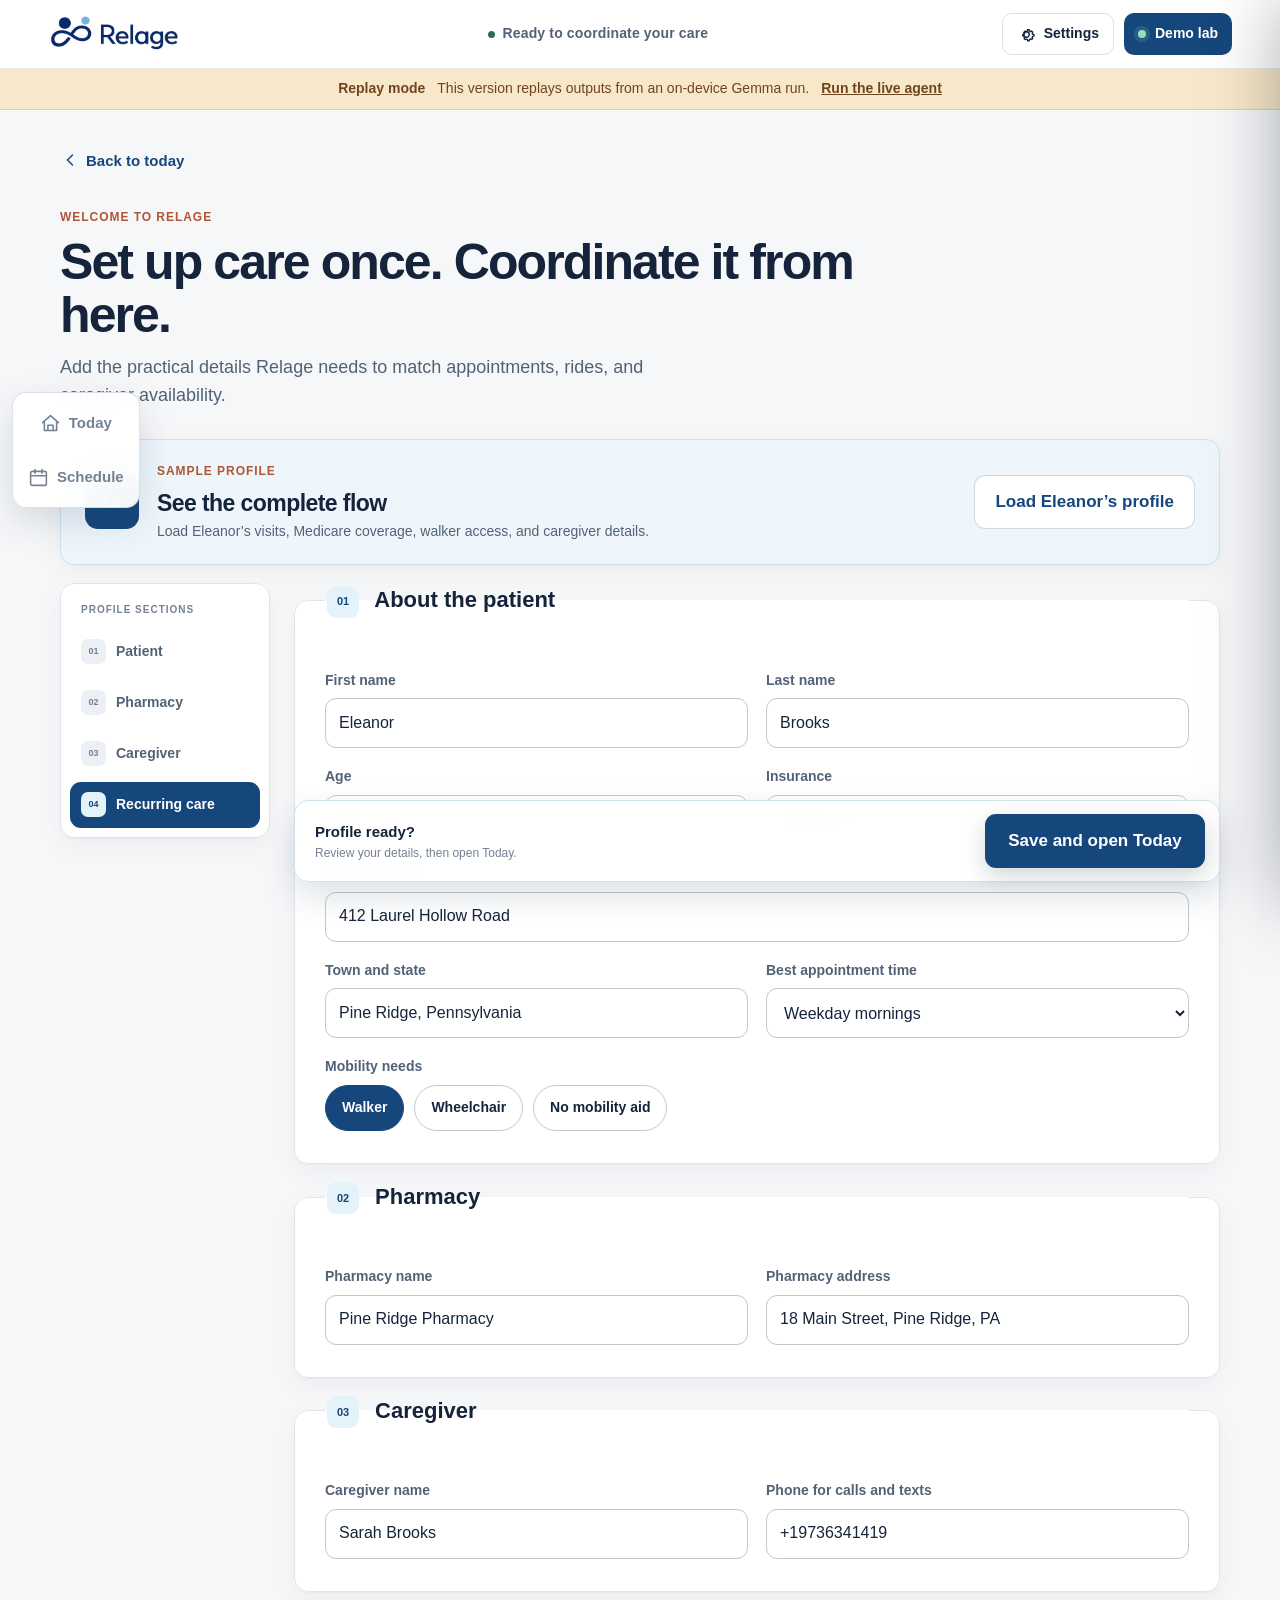
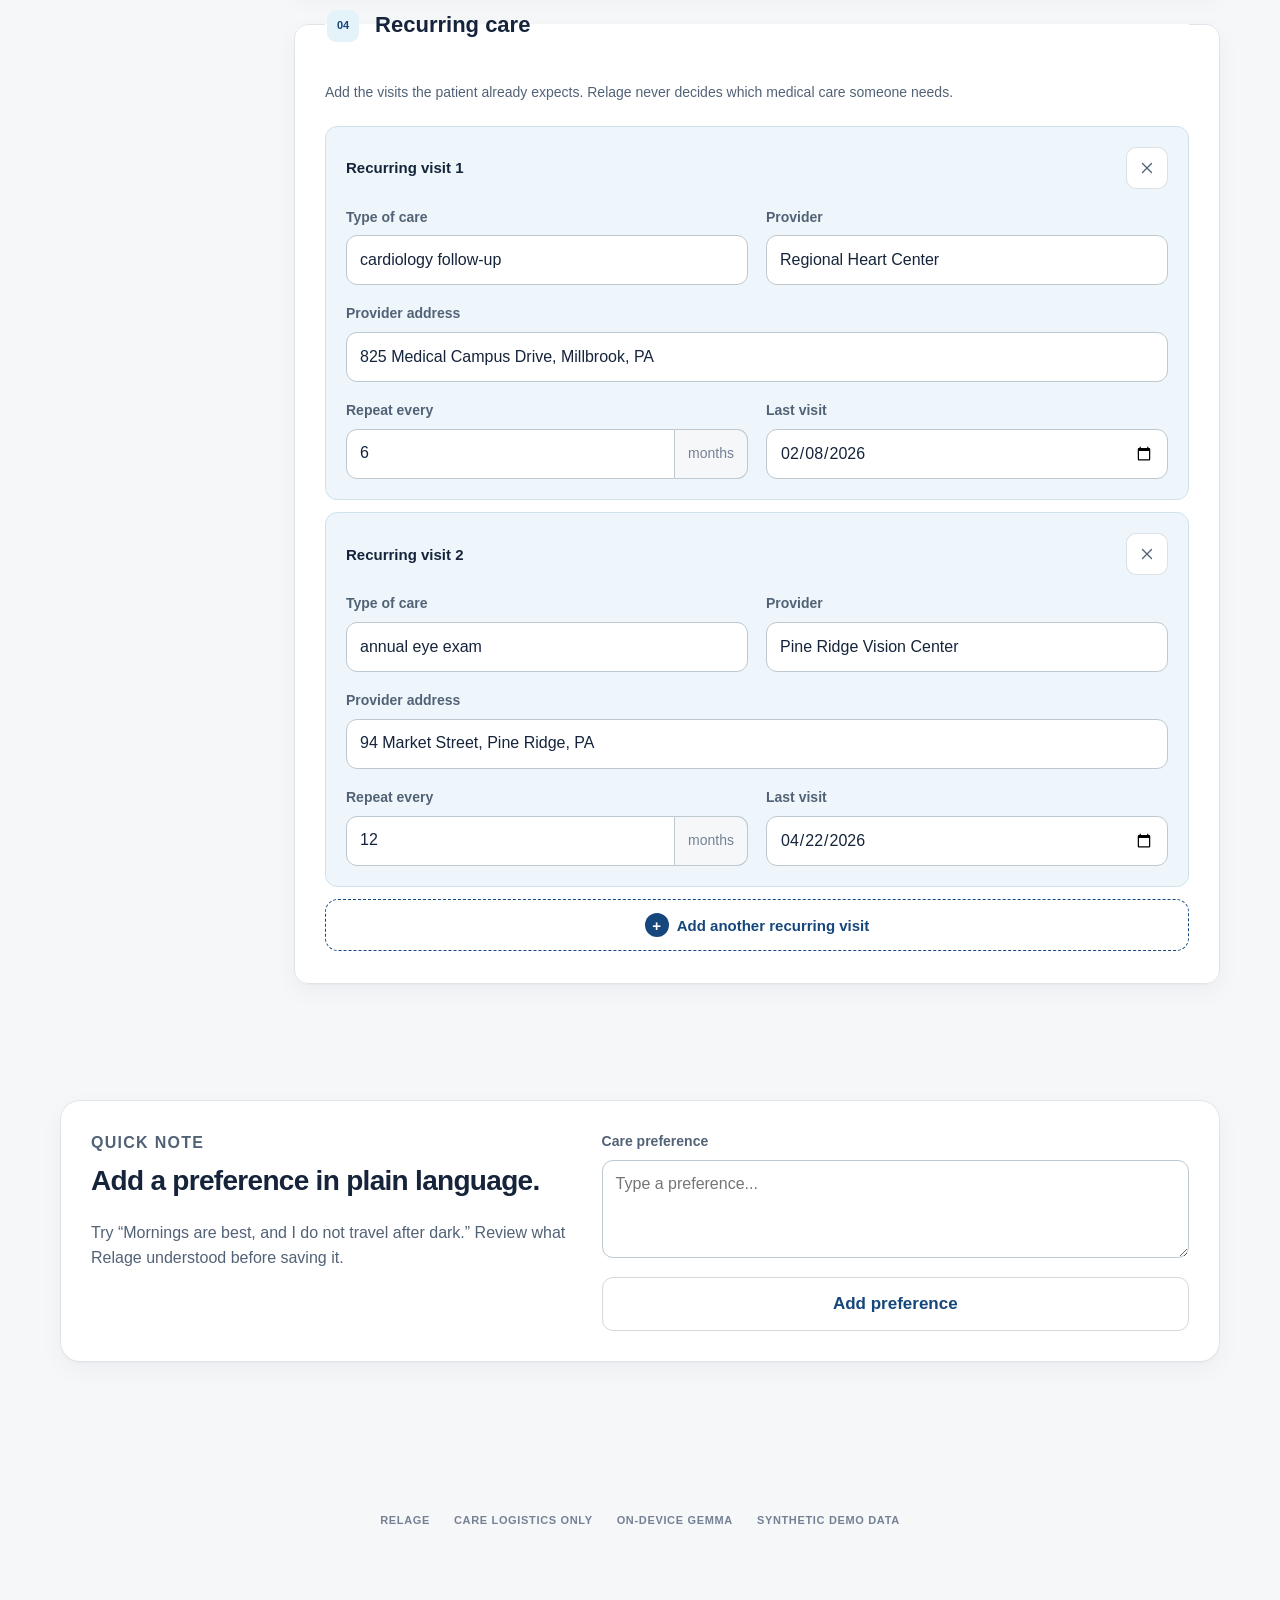
==== commit e8b3f71e: "Refine frontend into calm product interface" ====
--- a/docs/index.html
+++ b/docs/index.html
@@ -11,9 +11,6 @@
 </head>
 <body>
   <a class="skip-link" href="#main">Skip to your care plan</a>
-  <div class="ambient ambient-one" aria-hidden="true"></div>
-  <div class="ambient ambient-two" aria-hidden="true"></div>
-
   <header class="site-header">
     <a class="brand" href="#" onclick="showView('home'); return false;" aria-label="Relage home">
       <img src="logo-lockup.png" alt="Relage">
@@ -67,15 +64,15 @@
         </div>
 
         <aside class="context-panel" aria-labelledby="preferencesTitle">
-          <p class="eyebrow">Your care plan</p>
-          <h2 id="preferencesTitle">Relage plans around the details you saved.</h2>
+          <p class="eyebrow">Preferences</p>
+          <h2 id="preferencesTitle">Used for every match</h2>
           <div class="preference-list" id="preferenceList">
             <div><span class="preference-icon" aria-hidden="true">AM</span><span><strong>Morning visits</strong><small>Your preferred time</small></span></div>
             <div><span class="preference-icon" aria-hidden="true">M</span><span><strong>Medicare</strong><small>In-network providers</small></span></div>
             <div><span class="preference-icon" aria-hidden="true">W</span><span><strong>Walker access</strong><small>Door-to-door transport</small></span></div>
           </div>
           <div class="upcoming-care" id="upcomingCare"></div>
-          <button class="text-button" type="button" onclick="showView('setup')">Review care preferences <span aria-hidden="true">→</span></button>
+          <button class="text-button" type="button" onclick="showView('setup')">Edit preferences <span aria-hidden="true">→</span></button>
         </aside>
       </div>
 
@@ -90,7 +87,7 @@
         <div>
           <p class="eyebrow">Relage is coordinating</p>
           <h1 id="workTitle" tabindex="-1">Arranging your appointment and ride.</h1>
-          <p class="page-lead" id="workSub">You can leave this screen open. Relage will stop when it needs your approval.</p>
+          <p class="page-lead" id="workSub">Relage pauses before booking anything.</p>
           <div class="progress-card">
             <div class="progress-card-head">
               <span>Live progress</span>
@@ -104,8 +101,8 @@
             <svg viewBox="0 0 24 24"><path d="M12 22s8-3.5 8-10V5l-8-3-8 3v7c0 6.5 8 10 8 10Z"/><path d="m9 12 2 2 4-5"/></svg>
           </div>
           <p class="eyebrow">Private by design</p>
-          <h2>Your care profile stays on this device.</h2>
-          <p>Sarah receives the appointment time and place. Relage does not share your history or insurance details.</p>
+          <h2>Your profile stays here.</h2>
+          <p>Sarah only receives the time and place. Your history and insurance details stay private.</p>
           <button class="text-button" type="button" onclick="toggleDrawer(true)">Open live agent activity <span aria-hidden="true">→</span></button>
         </aside>
       </div>
@@ -114,8 +111,8 @@
     <section class="view" id="view-review" aria-labelledby="reviewTitle">
       <div class="page-intro review-intro">
         <p class="eyebrow">Ready for your approval</p>
-        <h1 id="reviewTitle" tabindex="-1">Your whole trip is lined up.</h1>
-        <p>Review the appointment and ride together. Nothing is booked yet.</p>
+        <h1 id="reviewTitle" tabindex="-1">Your appointment and ride are ready.</h1>
+        <p>Check the details before anything is booked.</p>
       </div>
       <div class="review-grid">
         <article class="plan-card">
@@ -190,16 +187,16 @@
           <svg aria-hidden="true" viewBox="0 0 24 24"><path d="m15 18-6-6 6-6"/></svg> Back to today
         </button>
         <p class="eyebrow">Welcome to Relage</p>
-        <h1 id="setupTitle" tabindex="-1">Give Relage the details that make a care plan workable.</h1>
-        <p>A family member can set this up once. Relage uses it to match appointments, rides, and caregiver availability.</p>
+        <h1 id="setupTitle" tabindex="-1">Set up care once. Coordinate it from here.</h1>
+        <p>Add the practical details Relage needs to match appointments, rides, and caregiver availability.</p>
       </div>
 
       <div class="demo-profile-callout" data-reveal>
         <div class="demo-profile-copy">
           <span class="demo-avatar" aria-hidden="true">EB</span>
-          <div><p class="eyebrow">Hackathon shortcut</p><h2>Load Eleanor’s demo profile</h2><p>Two recurring visits, Medicare, walker access, a rural address, and Sarah as caregiver.</p></div>
-        </div>
-        <button class="secondary-button" type="button" onclick="loadDemoData(true)">Use Eleanor’s profile</button>
+          <div><p class="eyebrow">Sample profile</p><h2>See the complete flow</h2><p>Load Eleanor’s visits, Medicare coverage, walker access, and caregiver details.</p></div>
+        </div>
+        <button class="secondary-button" type="button" onclick="loadDemoData(true)">Load Eleanor’s profile</button>
       </div>
 
       <div class="setup-layout">
@@ -259,7 +256,7 @@
           </fieldset>
 
           <div class="save-bar">
-            <div><strong>Ready to continue?</strong><span>Relage uses these details for care logistics on this device.</span></div>
+            <div><strong>Profile ready?</strong><span>Review your details, then open Today.</span></div>
             <button class="primary-button save-button" id="saveBtn" type="submit">Save and open Today</button>
           </div>
           <div class="notice" id="saveNote" role="status" hidden>Care profile saved. Today now uses these details.</div>
@@ -268,9 +265,9 @@
 
       <article class="natural-note-card" data-reveal>
         <div>
-          <p class="eyebrow">Tell Relage in your own words</p>
-          <h2>Add a preference without hunting through settings.</h2>
-          <p>Try “Mornings are best, and I do not travel after dark.” Gemma turns your note into preferences you can review.</p>
+          <p class="eyebrow">Quick note</p>
+          <h2>Add a preference in plain language.</h2>
+          <p>Try “Mornings are best, and I do not travel after dark.” Review what Relage understood before saving it.</p>
         </div>
         <div class="natural-input">
           <label for="onboardInput">Care preference</label>
--- a/docs/app.css
+++ b/docs/app.css
@@ -1,26 +1,26 @@
 :root {
-  --paper: #f4f1e9;
-  --paper-deep: #ebe6da;
-  --surface: #fffdfa;
-  --surface-blue: #eaf3f6;
-  --ink: #102e4a;
-  --ink-soft: #466174;
-  --ink-faint: #6f8290;
-  --navy: #123b70;
-  --navy-dark: #0b2a50;
-  --sky: #86c3df;
-  --sky-soft: #d9edf5;
-  --coral: #b95f36;
-  --coral-soft: #f7e4d8;
-  --green: #356b58;
-  --green-soft: #dfede7;
-  --line: #d9d7cf;
-  --line-blue: #c8dae3;
-  --shadow-sm: 0 8px 24px rgba(16, 46, 74, .07);
-  --shadow-lg: 0 28px 70px rgba(16, 46, 74, .14);
-  --radius-sm: 12px;
-  --radius-md: 20px;
-  --radius-lg: 32px;
+  --paper: #f6f7f9;
+  --paper-deep: #eceff3;
+  --surface: #ffffff;
+  --surface-blue: #eef6fb;
+  --ink: #15243a;
+  --ink-soft: #526276;
+  --ink-faint: #748194;
+  --navy: #16477c;
+  --navy-dark: #0c315b;
+  --sky: #69b4d8;
+  --sky-soft: #e4f2f9;
+  --coral: #ad5738;
+  --coral-soft: #faece5;
+  --green: #2f6d59;
+  --green-soft: #e8f3ee;
+  --line: #e0e4e9;
+  --line-blue: #cfe2ec;
+  --shadow-sm: 0 1px 2px rgba(15, 33, 54, .04), 0 8px 24px rgba(15, 33, 54, .045);
+  --shadow-lg: 0 18px 48px rgba(10, 39, 70, .16);
+  --radius-sm: 10px;
+  --radius-md: 14px;
+  --radius-lg: 20px;
   --ease: cubic-bezier(.22, 1, .36, 1);
 }
 
@@ -32,13 +32,9 @@
   min-width: 320px;
   min-height: 100dvh;
   color: var(--ink);
-  background:
-    linear-gradient(rgba(16, 46, 74, .025) 1px, transparent 1px),
-    linear-gradient(90deg, rgba(16, 46, 74, .025) 1px, transparent 1px),
-    var(--paper);
-  background-size: 32px 32px;
-  font-family: "Avenir Next", Avenir, "Segoe UI", system-ui, sans-serif;
-  font-size: 18px;
+  background: var(--paper);
+  font-family: Inter, ui-sans-serif, -apple-system, BlinkMacSystemFont, "Segoe UI", sans-serif;
+  font-size: 17px;
   line-height: 1.55;
   -webkit-font-smoothing: antialiased;
 }
@@ -67,10 +63,6 @@
 }
 .skip-link:focus { transform: translateY(0); }
 
-.ambient { position: fixed; z-index: -1; border-radius: 50%; filter: blur(2px); pointer-events: none; }
-.ambient-one { width: 420px; height: 420px; top: 80px; right: -180px; background: rgba(134, 195, 223, .22); }
-.ambient-two { width: 360px; height: 360px; bottom: 0; left: -220px; background: rgba(185, 95, 54, .08); }
-
 .site-header {
   position: sticky;
   z-index: 40;
@@ -78,16 +70,16 @@
   display: grid;
   grid-template-columns: auto 1fr auto;
   align-items: center;
-  min-height: 78px;
-  padding: 12px clamp(18px, 4vw, 56px);
+  min-height: 68px;
+  padding: 9px clamp(18px, 4vw, 48px);
   border-bottom: 1px solid rgba(16, 46, 74, .1);
-  background: rgba(244, 241, 233, .88);
-  backdrop-filter: blur(18px);
-}
-.scroll-progress { position: fixed; z-index: 55; top: 77px; left: 0; right: 0; height: 3px; pointer-events: none; }
-.scroll-progress span { display: block; width: 100%; height: 100%; background: linear-gradient(90deg, var(--coral), var(--sky), var(--green)); transform: scaleX(0); transform-origin: left; will-change: transform; }
-.brand { display: inline-flex; align-items: center; min-width: 164px; }
-.brand img { display: block; width: 154px; height: auto; }
+  background: rgba(255, 255, 255, .92);
+  backdrop-filter: blur(14px);
+}
+.scroll-progress { position: fixed; z-index: 55; top: 67px; left: 0; right: 0; height: 2px; pointer-events: none; }
+.scroll-progress span { display: block; width: 100%; height: 100%; background: var(--navy); transform: scaleX(0); transform-origin: left; will-change: transform; }
+.brand { display: inline-flex; align-items: center; min-width: 146px; }
+.brand img { display: block; width: 136px; height: auto; }
 .header-status {
   justify-self: center;
   max-width: 520px;
@@ -104,10 +96,10 @@
   background: transparent;
   cursor: pointer;
 }
-.quiet-button, .lab-button { display: inline-flex; align-items: center; justify-content: center; min-height: 46px; padding: 0 16px; border-radius: 999px; font-size: 15px; font-weight: 750; }
+.quiet-button, .lab-button { display: inline-flex; align-items: center; justify-content: center; min-height: 42px; padding: 0 14px; border-radius: 10px; font-size: 14px; font-weight: 750; }
 .quiet-button { border: 1px solid rgba(16, 46, 74, .14); }
 .quiet-button svg { width: 19px; height: 19px; margin-right: 8px; }
-.lab-button { color: white; background: var(--navy); box-shadow: 0 8px 20px rgba(18, 59, 112, .2); }
+.lab-button { color: white; background: var(--navy); box-shadow: none; }
 .live-dot { width: 8px; height: 8px; margin-right: 9px; border-radius: 50%; background: #91e2bd; box-shadow: 0 0 0 4px rgba(145, 226, 189, .14); }
 .quiet-button:hover { background: rgba(255, 255, 255, .65); }
 .lab-button:hover { background: var(--navy-dark); transform: translateY(-1px); }
@@ -125,8 +117,8 @@
 }
 .hosted-notice a { color: inherit; font-weight: 800; }
 
-.app-shell { width: min(1120px, calc(100% - 40px)); margin: 0 auto; padding: 30px 0 150px; }
-.journey-shell { position: sticky; z-index: 25; top: 94px; margin-bottom: 64px; padding: 18px 24px 20px; border: 1px solid rgba(16, 46, 74, .11); border-radius: var(--radius-md); background: rgba(255, 253, 250, .88); box-shadow: var(--shadow-sm); backdrop-filter: blur(18px); transition: padding 220ms var(--ease), box-shadow 220ms var(--ease); }
+.app-shell { width: min(1160px, calc(100% - 40px)); margin: 0 auto; padding: 28px 0 150px; }
+.journey-shell { position: sticky; z-index: 25; top: 82px; margin-bottom: 44px; padding: 16px 20px 18px; border: 1px solid var(--line); border-radius: var(--radius-md); background: rgba(255, 255, 255, .94); box-shadow: var(--shadow-sm); backdrop-filter: blur(14px); transition: padding 220ms var(--ease), box-shadow 220ms var(--ease); }
 .app-shell.setup-mode .journey-shell { display: none; }
 .page-scrolled .journey-shell { padding-block: 12px 14px; box-shadow: 0 16px 36px rgba(16, 46, 74, .12); }
 .journey-heading { display: flex; justify-content: space-between; gap: 16px; margin-bottom: 15px; color: var(--ink-faint); font-size: 12px; font-weight: 800; letter-spacing: .09em; text-transform: uppercase; }
@@ -141,46 +133,46 @@
 .journey li.complete:not(:last-child)::after { background: var(--green); }
 .journey li.current .journey-mark { border-color: var(--navy); box-shadow: 0 0 0 5px var(--sky-soft); }
 
-.view { display: none; animation: view-in 380ms var(--ease) both; }
+.view { display: none; animation: view-in 260ms var(--ease) both; }
 .view.active { display: block; }
 @keyframes view-in { from { opacity: 0; transform: translateY(10px); } to { opacity: 1; transform: none; } }
-.page-intro { max-width: 760px; margin: 0 0 34px; }
-.eyebrow { margin: 0 0 8px; color: var(--coral); font-size: 12px; font-weight: 850; letter-spacing: .13em; text-transform: uppercase; }
+.page-intro { max-width: 760px; margin: 0 0 30px; }
+.eyebrow { margin: 0 0 9px; color: var(--coral); font-size: 12px; font-weight: 800; letter-spacing: .08em; text-transform: uppercase; }
 h1, h2, h3, p { margin-top: 0; }
-h1 { max-width: 840px; margin-bottom: 12px; font-size: clamp(34px, 5vw, 55px); line-height: 1.04; letter-spacing: -.04em; }
+h1 { max-width: 840px; margin-bottom: 12px; font-size: clamp(34px, 4.4vw, 50px); line-height: 1.06; letter-spacing: -.038em; }
 h2 { line-height: 1.16; letter-spacing: -.025em; }
-.page-intro > p:last-child, .page-lead { max-width: 660px; margin-bottom: 0; color: var(--ink-soft); font-size: 20px; }
-
-.home-grid { display: grid; grid-template-columns: minmax(0, 1.45fr) minmax(300px, .75fr); gap: 24px; align-items: stretch; }
+.page-intro > p:last-child, .page-lead { max-width: 660px; margin-bottom: 0; color: var(--ink-soft); font-size: 18px; }
+
+.home-grid { display: grid; grid-template-columns: minmax(0, 1.5fr) minmax(300px, .72fr); gap: 18px; align-items: stretch; }
 .care-card-list { display: grid; gap: 16px; }
 .care-card-skeleton { min-height: 480px; border-radius: var(--radius-lg); background: linear-gradient(100deg, var(--paper-deep) 25%, var(--surface) 40%, var(--paper-deep) 55%); background-size: 220% 100%; animation: skeleton 1.4s ease-in-out infinite; }
 @keyframes skeleton { to { background-position-x: -220%; } }
-.action-card { position: relative; overflow: hidden; padding: clamp(28px, 5vw, 48px); border-radius: var(--radius-lg); color: white; background: var(--navy); box-shadow: var(--shadow-lg); }
-.action-card::after { content: ""; position: absolute; top: -110px; right: -80px; width: 280px; height: 280px; border: 1px solid rgba(255,255,255,.18); border-radius: 50%; box-shadow: 0 0 0 38px rgba(255,255,255,.035), 0 0 0 76px rgba(255,255,255,.025); pointer-events: none; }
-.card-kicker { position: relative; z-index: 1; display: flex; align-items: center; justify-content: space-between; gap: 16px; margin-bottom: 38px; color: rgba(255,255,255,.68); font-size: 13px; font-weight: 750; }
+.action-card { position: relative; overflow: hidden; padding: clamp(28px, 4vw, 40px); border: 1px solid rgba(255,255,255,.08); border-radius: var(--radius-lg); color: white; background: linear-gradient(145deg, #174b82, #0c315b); box-shadow: var(--shadow-lg); }
+.action-card::after { display: none; }
+.card-kicker { position: relative; z-index: 1; display: flex; align-items: center; justify-content: space-between; gap: 16px; margin-bottom: 28px; color: rgba(255,255,255,.68); font-size: 13px; font-weight: 750; }
 .status-badge { display: inline-flex; align-items: center; padding: 7px 10px; border-radius: 999px; color: #ffe8dc; background: rgba(185, 95, 54, .28); }
 .status-badge span { width: 7px; height: 7px; margin-right: 7px; border-radius: 50%; background: #ffb38d; }
-.care-symbol { position: relative; z-index: 1; display: grid; place-items: center; width: 66px; height: 66px; margin-bottom: 24px; border: 1px solid rgba(255,255,255,.2); border-radius: 18px; color: var(--sky); background: rgba(255,255,255,.08); }
-.care-symbol svg { width: 34px; height: 34px; }
-.action-card h2 { position: relative; z-index: 1; max-width: 600px; margin-bottom: 14px; font-size: clamp(30px, 4vw, 44px); }
-.action-card > p { position: relative; z-index: 1; max-width: 650px; color: rgba(255,255,255,.78); font-size: 19px; }
-.promise-list { position: relative; z-index: 1; display: grid; gap: 10px; margin: 28px 0 0; padding: 0; list-style: none; }
+.care-symbol { position: relative; z-index: 1; display: grid; place-items: center; width: 54px; height: 54px; margin-bottom: 20px; border: 1px solid rgba(255,255,255,.2); border-radius: 13px; color: #9bd4ec; background: rgba(255,255,255,.08); }
+.care-symbol svg { width: 29px; height: 29px; }
+.action-card h2 { position: relative; z-index: 1; max-width: 600px; margin-bottom: 12px; font-size: clamp(30px, 3.8vw, 40px); }
+.action-card > p { position: relative; z-index: 1; max-width: 650px; color: rgba(255,255,255,.78); font-size: 17px; }
+.promise-list { position: relative; z-index: 1; display: grid; gap: 9px; margin: 24px 0 0; padding: 0; list-style: none; }
 .promise-list li { display: flex; gap: 11px; align-items: center; color: rgba(255,255,255,.9); font-size: 17px; }
 .check-icon { display: grid; place-items: center; width: 23px; height: 23px; border-radius: 50%; color: var(--navy-dark); background: var(--sky); font-size: 14px; font-weight: 900; }
-.primary-button, .secondary-button { display: inline-flex; align-items: center; justify-content: center; min-height: 58px; padding: 0 22px; border-radius: 14px; font-size: 18px; font-weight: 800; cursor: pointer; transition: transform 180ms var(--ease), box-shadow 180ms var(--ease), background 180ms ease; }
-.primary-button { border: 0; color: var(--navy-dark); background: #b9e1f0; box-shadow: 0 12px 28px rgba(3, 20, 38, .2); }
+.primary-button, .secondary-button { display: inline-flex; align-items: center; justify-content: center; min-height: 54px; padding: 0 20px; border-radius: 11px; font-size: 17px; font-weight: 780; cursor: pointer; transition: transform 160ms var(--ease), box-shadow 160ms var(--ease), background 160ms ease; }
+.primary-button { border: 0; color: var(--navy-dark); background: #b9e1f0; box-shadow: 0 8px 22px rgba(3, 20, 38, .18); }
 .primary-button svg { width: 22px; height: 22px; margin-left: 10px; }
-.primary-button:hover { background: white; transform: translateY(-2px); box-shadow: 0 16px 34px rgba(3,20,38,.24); }
+.primary-button:hover { background: white; transform: translateY(-1px); box-shadow: 0 10px 24px rgba(3,20,38,.2); }
 .action-card .primary-button { position: relative; z-index: 1; width: 100%; margin-top: 30px; }
 .consent-note { display: flex; gap: 9px; align-items: flex-start; margin: 14px 0 0 !important; color: rgba(255,255,255,.64) !important; font-size: 13px !important; }
 .consent-note svg { width: 17px; height: 17px; flex: 0 0 17px; margin-top: 2px; }
 
-.context-panel { display: flex; flex-direction: column; padding: 32px 28px; border: 1px solid var(--line); border-radius: var(--radius-lg); background: rgba(255,253,250,.78); }
+.context-panel { display: flex; flex-direction: column; padding: 28px 26px; border: 1px solid var(--line); border-radius: var(--radius-lg); background: var(--surface); box-shadow: var(--shadow-sm); }
 .context-panel h2 { margin-bottom: 26px; font-size: 27px; }
 .preference-list { display: grid; gap: 8px; }
 .preference-list > div { display: flex; align-items: center; gap: 13px; padding: 13px 0; border-bottom: 1px solid var(--line); }
 .preference-list > div:last-child { border-bottom: 0; }
-.preference-icon { display: grid; place-items: center; width: 44px; height: 44px; flex: 0 0 44px; border-radius: 50%; color: var(--navy); background: var(--sky-soft); font-size: 12px; font-weight: 900; }
+.preference-icon { display: grid; place-items: center; width: 40px; height: 40px; flex: 0 0 40px; border-radius: 10px; color: var(--navy); background: var(--sky-soft); font-size: 11px; font-weight: 900; }
 .preference-list strong, .preference-list small { display: block; }
 .preference-list strong { font-size: 16px; }
 .preference-list small { color: var(--ink-faint); font-size: 13px; }
@@ -200,10 +192,10 @@
 .all-set-card h2 { margin: 0 0 6px; }
 .all-set-card p:last-child { margin-bottom: 0; color: var(--ink-soft); }
 
-.working-layout { display: grid; grid-template-columns: minmax(0, 1.45fr) minmax(290px, .7fr); gap: 24px; align-items: start; }
+.working-layout { display: grid; grid-template-columns: minmax(0, 1.45fr) minmax(290px, .7fr); gap: 18px; align-items: start; }
 .working-layout h1 { max-width: 720px; }
 .progress-card, .trust-card, .plan-card, .approval-card, .day-card, .next-card, .schedule-card, .setup-form, .natural-note-card { border: 1px solid var(--line); background: var(--surface); box-shadow: var(--shadow-sm); }
-.progress-card { margin-top: 34px; overflow: hidden; border-radius: var(--radius-lg); }
+.progress-card { margin-top: 30px; overflow: hidden; border-radius: var(--radius-lg); }
 .progress-card-head, .day-card-head, .schedule-card-head { display: flex; justify-content: space-between; gap: 16px; align-items: center; padding: 18px 24px; border-bottom: 1px solid var(--line); color: var(--ink-faint); font-size: 13px; font-weight: 800; letter-spacing: .06em; text-transform: uppercase; }
 .working-pill { display: inline-flex; align-items: center; padding: 6px 9px; border-radius: 999px; color: var(--green); background: var(--green-soft); font-size: 11px; }
 .working-pill span { width: 7px; height: 7px; margin-right: 7px; border-radius: 50%; background: var(--green); animation: pulse 1.6s ease-in-out infinite; }
@@ -213,18 +205,22 @@
 .step:not(:last-child)::after { content: ""; position: absolute; top: 45px; bottom: -12px; left: 16px; width: 2px; background: var(--line-blue); }
 .step-icon { position: relative; z-index: 1; display: grid; place-items: center; width: 34px; height: 34px; border-radius: 50%; color: white; background: var(--green); font-size: 14px; font-weight: 900; }
 .step.current .step-icon { color: var(--navy); background: var(--sky-soft); box-shadow: inset 0 0 0 2px var(--sky); }
+.source-chips { display: flex; flex-wrap: wrap; gap: 7px; margin-top: 8px; }
+.source-chip { display: inline-flex; align-items: center; gap: 5px; max-width: 100%; padding: 4px 9px; border: 1px solid var(--line-blue); border-radius: 999px; color: var(--navy); background: var(--sky-soft); font-size: 12px; font-weight: 750; line-height: 1.25; text-decoration: none; }
+.source-chip:hover { border-color: var(--sky); background: #d8eef7; }
+.source-chip span { overflow: hidden; text-overflow: ellipsis; white-space: nowrap; }
 .spinner { width: 15px; height: 15px; border: 2px solid rgba(18,59,112,.2); border-top-color: var(--navy); border-radius: 50%; animation: spin .75s linear infinite; }
 @keyframes spin { to { transform: rotate(360deg); } }
 .empty-progress { padding: 30px 0 10px; color: var(--ink-faint); }
-.trust-card { margin-top: 45px; padding: 30px; border-radius: var(--radius-lg); background: var(--surface-blue); }
-.trust-icon { display: grid; place-items: center; width: 58px; height: 58px; margin-bottom: 28px; border-radius: 18px; color: var(--navy); background: white; box-shadow: var(--shadow-sm); }
+.trust-card { margin-top: 39px; padding: 26px; border-radius: var(--radius-lg); background: var(--surface-blue); }
+.trust-icon { display: grid; place-items: center; width: 52px; height: 52px; margin-bottom: 22px; border-radius: 13px; color: var(--navy); background: white; box-shadow: var(--shadow-sm); }
 .trust-icon svg { width: 30px; height: 30px; }
 .trust-card h2 { font-size: 27px; }
 .trust-card > p:not(.eyebrow) { color: var(--ink-soft); font-size: 16px; }
 
 .review-intro { max-width: 800px; }
-.review-grid, .done-grid { display: grid; grid-template-columns: minmax(0, 1.4fr) minmax(290px, .65fr); gap: 24px; align-items: start; }
-.plan-card { display: grid; grid-template-columns: 112px minmax(0, 1fr); gap: 28px; padding: 34px; border-radius: var(--radius-lg); }
+.review-grid, .done-grid { display: grid; grid-template-columns: minmax(0, 1.4fr) minmax(290px, .65fr); gap: 18px; align-items: start; }
+.plan-card { display: grid; grid-template-columns: 108px minmax(0, 1fr); gap: 26px; padding: 30px; border-radius: var(--radius-lg); }
 .plan-date { display: flex; flex-direction: column; align-items: center; align-self: start; overflow: hidden; padding: 0 0 12px; border: 1px solid var(--line-blue); border-radius: 18px; color: var(--navy); background: var(--surface-blue); }
 .plan-date span { width: 100%; padding: 8px; color: white; background: var(--navy); font-size: 12px; font-weight: 850; letter-spacing: .12em; text-align: center; }
 .plan-date strong { margin: 5px 0 -4px; font-size: 44px; line-height: 1.15; }
@@ -242,7 +238,7 @@
 .why-icon svg { width: 22px; height: 22px; }
 .why strong { font-size: 15px; }
 .why p { margin: 3px 0 0; color: var(--ink-soft); font-size: 14px; }
-.approval-card, .next-card { padding: 30px; border-radius: var(--radius-lg); }
+.approval-card, .next-card { padding: 26px; border-radius: var(--radius-lg); }
 .approval-card h2, .next-card h2 { font-size: 28px; }
 .approval-card > p:not(.eyebrow), .next-card > p:not(.eyebrow) { color: var(--ink-soft); font-size: 16px; }
 .approval-card .primary-button, .approval-card .secondary-button, .next-card .secondary-button { width: 100%; }
@@ -250,13 +246,13 @@
 .approval-card .primary-button:hover { color: white; background: var(--navy-dark); }
 .secondary-button { border: 1px solid rgba(16, 46, 74, .18); color: var(--navy); background: transparent; box-shadow: none; }
 .secondary-button:hover { background: var(--surface-blue); transform: translateY(-1px); }
-.recap { margin-top: 22px; overflow: hidden; border: 1px solid var(--line); border-radius: 18px; background: rgba(255,253,250,.65); }
+.recap { margin-top: 18px; overflow: hidden; border: 1px solid var(--line); border-radius: var(--radius-md); background: var(--surface); }
 .recap summary { min-height: 54px; padding: 15px 20px; color: var(--navy); font-size: 15px; font-weight: 800; cursor: pointer; }
 .recap .steps { border-top: 1px solid var(--line); }
 .compact .step { min-height: 56px; padding: 13px 0; font-size: 15px; }
 
 .success-hero { max-width: 760px; margin: 0 auto 38px; text-align: center; }
-.success-mark { display: grid; place-items: center; width: 76px; height: 76px; margin: 0 auto 20px; border-radius: 50%; color: white; background: var(--green); box-shadow: 0 0 0 12px var(--green-soft); }
+.success-mark { display: grid; place-items: center; width: 68px; height: 68px; margin: 0 auto 20px; border-radius: 18px; color: white; background: var(--green); box-shadow: 0 0 0 8px var(--green-soft); }
 .success-mark svg { width: 38px; height: 38px; stroke-width: 2.2; }
 .success-hero .eyebrow { color: var(--green); }
 .success-hero h1 { margin-inline: auto; }
@@ -284,10 +280,10 @@
 .setup-intro { max-width: 860px; }
 .back-button { display: inline-flex; align-items: center; min-height: 44px; margin-bottom: 26px; padding: 0; color: var(--navy); font-size: 15px; font-weight: 800; }
 .back-button svg { width: 20px; height: 20px; margin-right: 6px; }
-.setup-form { padding: 8px 34px 34px; border-radius: var(--radius-lg); }
+.setup-form { padding: 8px 30px 30px; border-radius: var(--radius-lg); }
 .setup-form fieldset { margin: 0; padding: 30px 0; border: 0; border-bottom: 1px solid var(--line); }
 .setup-form legend { width: 100%; margin-bottom: 24px; color: var(--ink); font-size: 22px; font-weight: 850; }
-.setup-form legend span { display: inline-grid; place-items: center; width: 34px; height: 34px; margin-right: 10px; border-radius: 50%; color: var(--navy); background: var(--sky-soft); font-size: 12px; vertical-align: middle; }
+.setup-form legend span { display: inline-grid; place-items: center; width: 32px; height: 32px; margin-right: 10px; border-radius: 9px; color: var(--navy); background: var(--sky-soft); font-size: 11px; vertical-align: middle; }
 .fgrid { display: grid; grid-template-columns: 1fr 1fr; gap: 18px; }
 .fgrid .full { grid-column: 1 / -1; }
 label, .field-label { display: block; margin-bottom: 7px; color: var(--ink-soft); font-size: 14px; font-weight: 800; }
@@ -305,46 +301,46 @@
 .input-suffix span { display: grid; place-items: center; min-height: 50px; padding: 0 13px; border: 1px solid #bdc8cf; border-left: 0; border-radius: 0 11px 11px 0; color: var(--ink-faint); background: var(--paper); font-size: 14px; }
 .save-button { width: 100%; margin-top: 28px; color: white; background: var(--navy); }
 .notice { margin-top: 14px; padding: 14px 16px; border-radius: 12px; color: var(--green); background: var(--green-soft); font-size: 15px; font-weight: 700; }
-.natural-note-card { display: grid; grid-template-columns: .9fr 1.1fr; gap: 32px; margin-top: 24px; padding: 34px; border-radius: var(--radius-lg); }
+.natural-note-card { display: grid; grid-template-columns: .9fr 1.1fr; gap: 30px; margin-top: 18px; padding: 30px; border-radius: var(--radius-lg); }
 .natural-note-card h2 { font-size: 28px; }
 .natural-note-card p { color: var(--ink-soft); font-size: 16px; }
 .natural-input .secondary-button { width: 100%; margin-top: 10px; }
 .onboarding-output { grid-column: 1 / -1; margin-top: 0; }
 
-.demo-profile-callout { display: flex; align-items: center; justify-content: space-between; gap: 24px; margin-bottom: 24px; padding: 24px 28px; border: 1px solid #bcd7cb; border-radius: var(--radius-md); background: var(--green-soft); box-shadow: var(--shadow-sm); }
+.demo-profile-callout { display: flex; align-items: center; justify-content: space-between; gap: 24px; margin-bottom: 18px; padding: 22px 24px; border: 1px solid var(--line-blue); border-radius: var(--radius-md); background: var(--surface-blue); box-shadow: var(--shadow-sm); }
 .demo-profile-copy { display: flex; align-items: center; gap: 18px; }
 .demo-profile-copy h2 { margin: 0 0 4px; font-size: 23px; }
 .demo-profile-copy p:last-child { margin: 0; color: var(--ink-soft); font-size: 14px; }
-.demo-avatar { display: grid; place-items: center; width: 58px; height: 58px; flex: 0 0 58px; border-radius: 50%; color: white; background: var(--green); font-size: 15px; font-weight: 900; }
+.demo-avatar { display: grid; place-items: center; width: 54px; height: 54px; flex: 0 0 54px; border-radius: 13px; color: white; background: var(--navy); font-size: 14px; font-weight: 900; }
 .demo-profile-callout .secondary-button { flex: 0 0 auto; background: var(--surface); }
 .setup-layout { display: grid; grid-template-columns: 210px minmax(0, 1fr); gap: 24px; align-items: start; }
-.setup-section-nav { position: sticky; top: 106px; display: grid; gap: 5px; padding: 10px; border: 1px solid var(--line); border-radius: 18px; background: rgba(255,253,250,.86); box-shadow: var(--shadow-sm); backdrop-filter: blur(16px); }
+.setup-section-nav { position: sticky; top: 88px; display: grid; gap: 5px; padding: 9px; border: 1px solid var(--line); border-radius: var(--radius-md); background: rgba(255,255,255,.94); box-shadow: var(--shadow-sm); backdrop-filter: blur(14px); }
 .setup-section-nav > span { padding: 9px 11px 6px; color: var(--ink-faint); font-size: 10px; font-weight: 850; letter-spacing: .1em; text-transform: uppercase; }
 .setup-section-nav button { display: flex; align-items: center; gap: 10px; min-height: 46px; padding: 0 11px; border: 0; border-radius: 11px; color: var(--ink-soft); background: transparent; font-size: 14px; font-weight: 750; text-align: left; cursor: pointer; }
-.setup-section-nav button b { display: grid; place-items: center; width: 25px; height: 25px; border-radius: 50%; color: var(--ink-faint); background: var(--paper-deep); font-size: 9px; }
+.setup-section-nav button b { display: grid; place-items: center; width: 25px; height: 25px; border-radius: 7px; color: var(--ink-faint); background: var(--paper-deep); font-size: 9px; }
 .setup-section-nav button.active { color: white; background: var(--navy); }
 .setup-section-nav button.active b { color: var(--navy); background: var(--sky-soft); }
 .setup-layout .setup-form { display: grid; gap: 16px; padding: 0; border: 0; background: transparent; box-shadow: none; }
-.setup-layout .setup-form fieldset { scroll-margin-top: 108px; margin: 0; padding: 30px 32px 34px; border: 1px solid var(--line); border-radius: var(--radius-md); background: var(--surface); box-shadow: var(--shadow-sm); }
+.setup-layout .setup-form fieldset { scroll-margin-top: 94px; margin: 0; padding: 28px 30px 32px; border: 1px solid var(--line); border-radius: var(--radius-md); background: var(--surface); box-shadow: var(--shadow-sm); }
 .fieldset-help { margin: -12px 0 22px; color: var(--ink-soft); font-size: 14px; }
 .recurring-care-list { display: grid; gap: 12px; }
-.rc-entry { position: relative; padding: 22px; border: 1px solid var(--line-blue); border-radius: 16px; background: var(--surface-blue); }
+.rc-entry { position: relative; padding: 20px; border: 1px solid var(--line-blue); border-radius: 12px; background: var(--surface-blue); }
 .rc-entry-head { display: flex; align-items: center; justify-content: space-between; gap: 16px; margin-bottom: 18px; }
 .rc-entry-head strong { font-size: 15px; }
-.remove-care-button { display: grid; place-items: center; width: 44px; height: 44px; border: 1px solid rgba(16,46,74,.14); border-radius: 50%; color: var(--ink-soft); background: var(--surface); cursor: pointer; }
+.remove-care-button { display: grid; place-items: center; width: 42px; height: 42px; border: 1px solid rgba(16,46,74,.14); border-radius: 10px; color: var(--ink-soft); background: var(--surface); cursor: pointer; }
 .remove-care-button svg { width: 18px; height: 18px; }
 .add-care-button { display: flex; align-items: center; justify-content: center; width: 100%; min-height: 52px; margin-top: 12px; border: 1px dashed var(--navy); border-radius: 13px; color: var(--navy); background: transparent; font-size: 15px; font-weight: 800; cursor: pointer; }
 .add-care-button span { display: grid; place-items: center; width: 24px; height: 24px; margin-right: 8px; border-radius: 50%; color: white; background: var(--navy); }
-.save-bar { position: sticky; z-index: 20; bottom: 18px; display: flex; align-items: center; justify-content: space-between; gap: 20px; padding: 14px 16px 14px 22px; border: 1px solid var(--line-blue); border-radius: 18px; background: rgba(255,253,250,.94); box-shadow: 0 18px 50px rgba(16,46,74,.2); backdrop-filter: blur(18px); }
+.save-bar { position: sticky; z-index: 20; bottom: 18px; display: flex; align-items: center; justify-content: space-between; gap: 20px; padding: 13px 14px 13px 20px; border: 1px solid var(--line-blue); border-radius: var(--radius-md); background: rgba(255,255,255,.96); box-shadow: 0 14px 34px rgba(16,46,74,.14); backdrop-filter: blur(14px); }
 .save-bar strong, .save-bar span { display: block; }
 .save-bar strong { font-size: 15px; }
 .save-bar span { color: var(--ink-faint); font-size: 12px; }
 .save-bar .save-button { width: auto; min-width: 220px; margin: 0; padding-inline: 20px; }
-[data-reveal] { opacity: 0; transform: translateY(18px); transition: opacity 420ms var(--ease), transform 420ms var(--ease); }
+[data-reveal] { opacity: 0; transform: translateY(10px); transition: opacity 280ms var(--ease), transform 280ms var(--ease); }
 [data-reveal].revealed { opacity: 1; transform: none; }
 
-.bottom-nav { position: fixed; z-index: 35; left: 50%; bottom: 22px; display: flex; gap: 4px; padding: 5px; border: 1px solid rgba(16,46,74,.14); border-radius: 18px; background: rgba(255,253,250,.93); box-shadow: 0 18px 50px rgba(16,46,74,.18); backdrop-filter: blur(16px); transform: translateX(-50%); }
-.bottom-nav button { display: flex; align-items: center; justify-content: center; gap: 8px; min-width: 150px; min-height: 52px; padding: 0 20px; border: 0; border-radius: 13px; color: var(--ink-faint); background: transparent; font-size: 15px; font-weight: 800; cursor: pointer; }
+.bottom-nav { position: fixed; z-index: 35; left: 50%; bottom: 22px; display: flex; gap: 4px; padding: 5px; border: 1px solid rgba(16,46,74,.14); border-radius: 14px; background: rgba(255,255,255,.95); box-shadow: 0 14px 36px rgba(16,46,74,.14); backdrop-filter: blur(14px); transform: translateX(-50%); }
+.bottom-nav button { display: flex; align-items: center; justify-content: center; gap: 8px; min-width: 150px; min-height: 50px; padding: 0 20px; border: 0; border-radius: 10px; color: var(--ink-faint); background: transparent; font-size: 15px; font-weight: 800; cursor: pointer; }
 .bottom-nav svg { width: 21px; height: 21px; }
 .bottom-nav button.active { color: white; background: var(--navy); }
 
@@ -419,8 +415,8 @@
 }
 
 @media (min-width: 1200px) {
-  .bottom-nav { left: 22px; top: 50%; bottom: auto; flex-direction: column; transform: translateY(-50%); }
-  .bottom-nav button { min-width: 116px; padding-inline: 14px; }
+  .bottom-nav { left: 12px; top: 50%; bottom: auto; flex-direction: column; transform: translateY(-50%); }
+  .bottom-nav button { min-width: 104px; padding-inline: 10px; }
 }
 
 @media (max-width: 650px) {
@@ -445,7 +441,7 @@
   .page-intro { margin-bottom: 26px; }
   h1 { font-size: 36px; }
   .page-intro > p:last-child, .page-lead { font-size: 18px; }
-  .action-card { padding: 26px 22px; border-radius: 24px; }
+  .action-card { padding: 26px 22px; border-radius: var(--radius-lg); }
   .card-kicker { margin-bottom: 20px; }
   .card-kicker > span:last-child { display: none; }
   .care-symbol { width: 54px; height: 54px; margin-bottom: 16px; }
@@ -453,10 +449,10 @@
   .action-card h2 { font-size: 30px; }
   .action-card > p { font-size: 17px; }
   .promise-list li { font-size: 15px; }
-  .context-panel, .trust-card, .approval-card, .next-card { padding: 24px 21px; border-radius: 24px; }
-  .progress-card { border-radius: 24px; }
+  .context-panel, .trust-card, .approval-card, .next-card { padding: 24px 21px; border-radius: var(--radius-lg); }
+  .progress-card { border-radius: var(--radius-lg); }
   .steps { padding-inline: 20px; }
-  .plan-card { grid-template-columns: 1fr; padding: 22px; border-radius: 24px; }
+  .plan-card { grid-template-columns: 1fr; padding: 22px; border-radius: var(--radius-lg); }
   .plan-card > .why { grid-column: 1; }
   .plan-date { display: grid; grid-template-columns: auto auto auto; justify-content: start; align-items: center; width: max-content; padding: 0; }
   .plan-date span { width: auto; height: 100%; padding: 10px; }
@@ -468,21 +464,22 @@
   .timeline .ev:not(:last-child)::after { left: 76px; }
   .timeline-dot { width: 30px; height: 30px; }
   .timeline b { font-size: 15px; }
-  .setup-form { padding: 6px 20px 26px; border-radius: 24px; }
+  .setup-form { padding: 6px 20px 26px; border-radius: var(--radius-lg); }
   .demo-profile-callout { align-items: stretch; flex-direction: column; padding: 22px; }
   .demo-profile-copy { align-items: flex-start; }
   .demo-profile-callout .secondary-button { width: 100%; }
   .setup-section-nav { top: 74px; margin-inline: -2px; }
   .setup-layout .setup-form { padding: 0; }
-  .setup-layout .setup-form fieldset { scroll-margin-top: 142px; padding: 24px 20px 26px; border-radius: 20px; }
+  .setup-layout .setup-form fieldset { scroll-margin-top: 142px; padding: 24px 20px 26px; border-radius: var(--radius-md); }
   .rc-entry { padding: 18px 16px; }
   .save-bar { bottom: 78px; align-items: stretch; flex-direction: column; gap: 12px; padding: 16px; }
   .save-bar .save-button { width: 100%; min-width: 0; }
   .fgrid { grid-template-columns: 1fr; }
   .fgrid .full { grid-column: auto; }
-  .natural-note-card { padding: 24px 21px; border-radius: 24px; }
+  .natural-note-card { padding: 24px 21px; border-radius: var(--radius-lg); }
   .bottom-nav { bottom: 10px; width: calc(100% - 28px); }
   .bottom-nav button { min-width: 0; flex: 1; min-height: 54px; padding: 0 12px; }
+  .toast { left: 14px; right: 14px; bottom: 82px; max-width: none; text-align: center; }
   .demo-drawer { padding: 22px 16px; }
   .quick { grid-template-columns: 1fr; }
   footer { padding-bottom: 110px; }
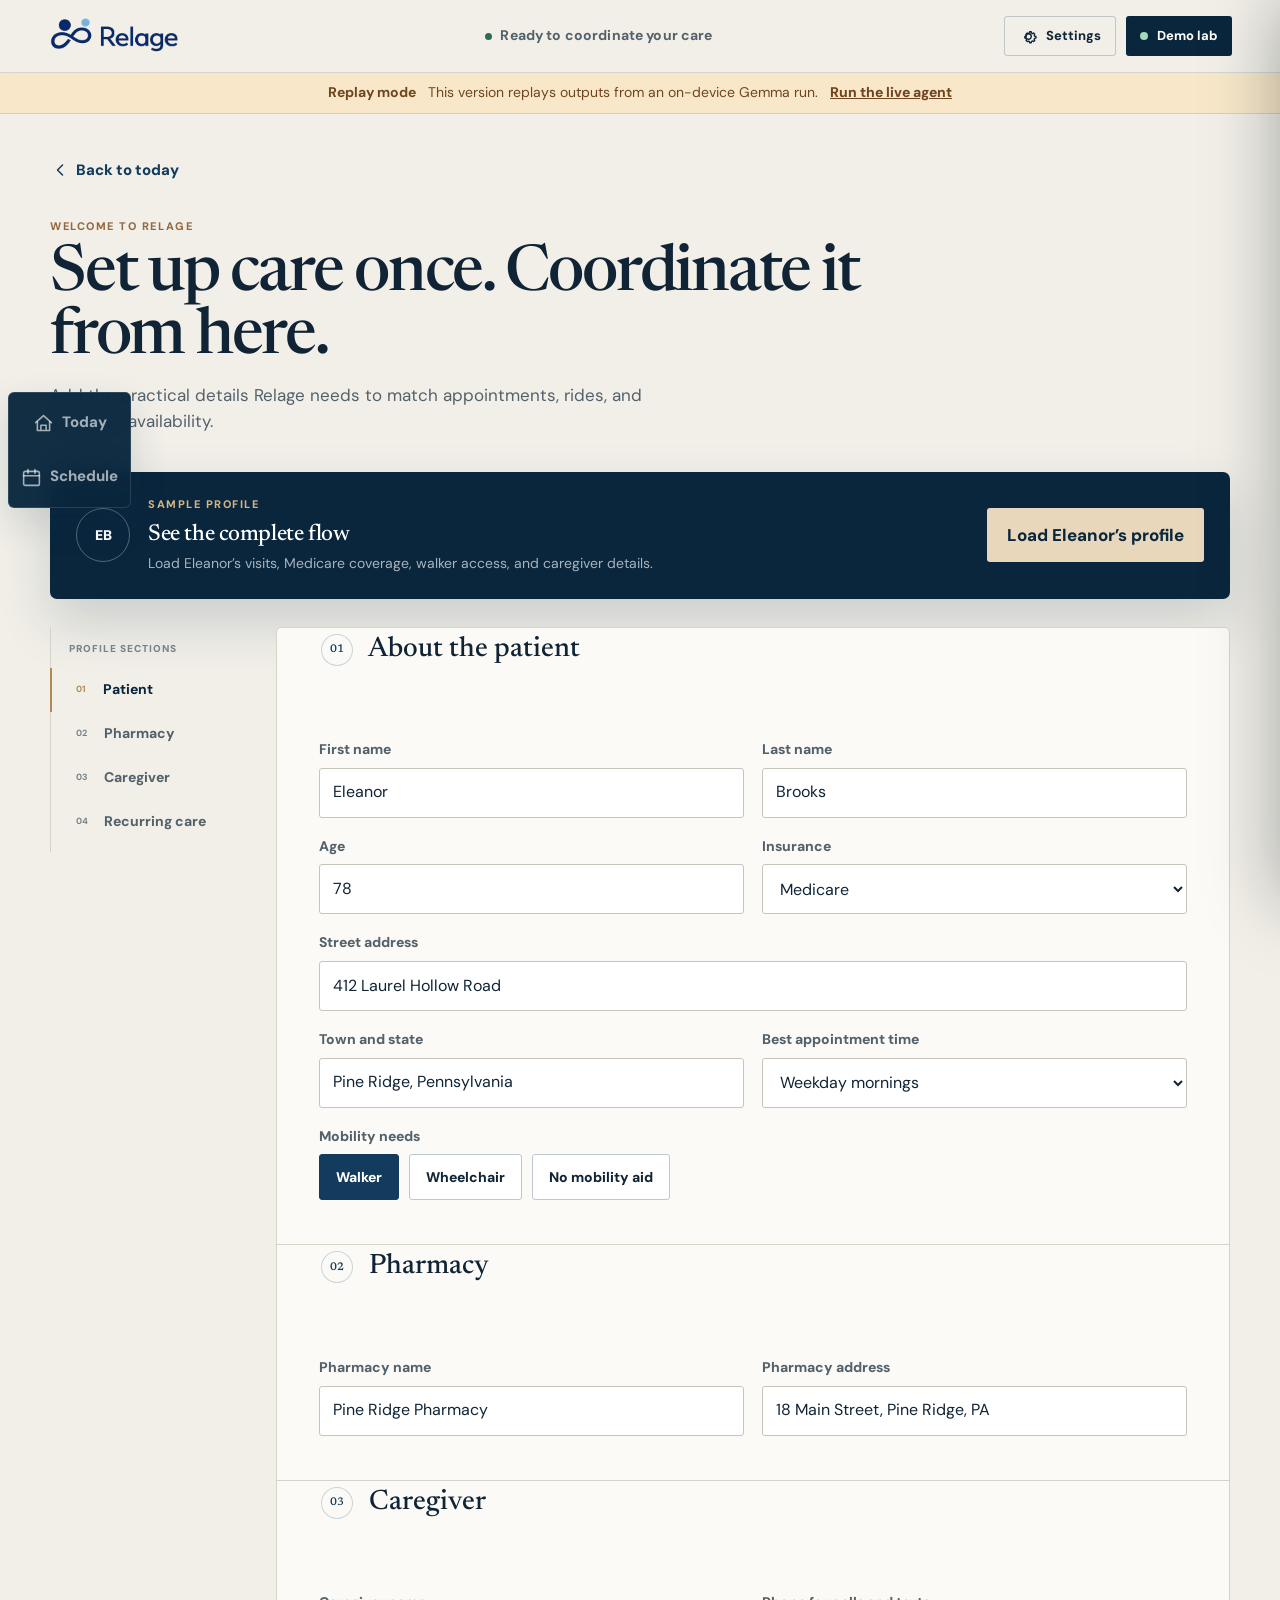
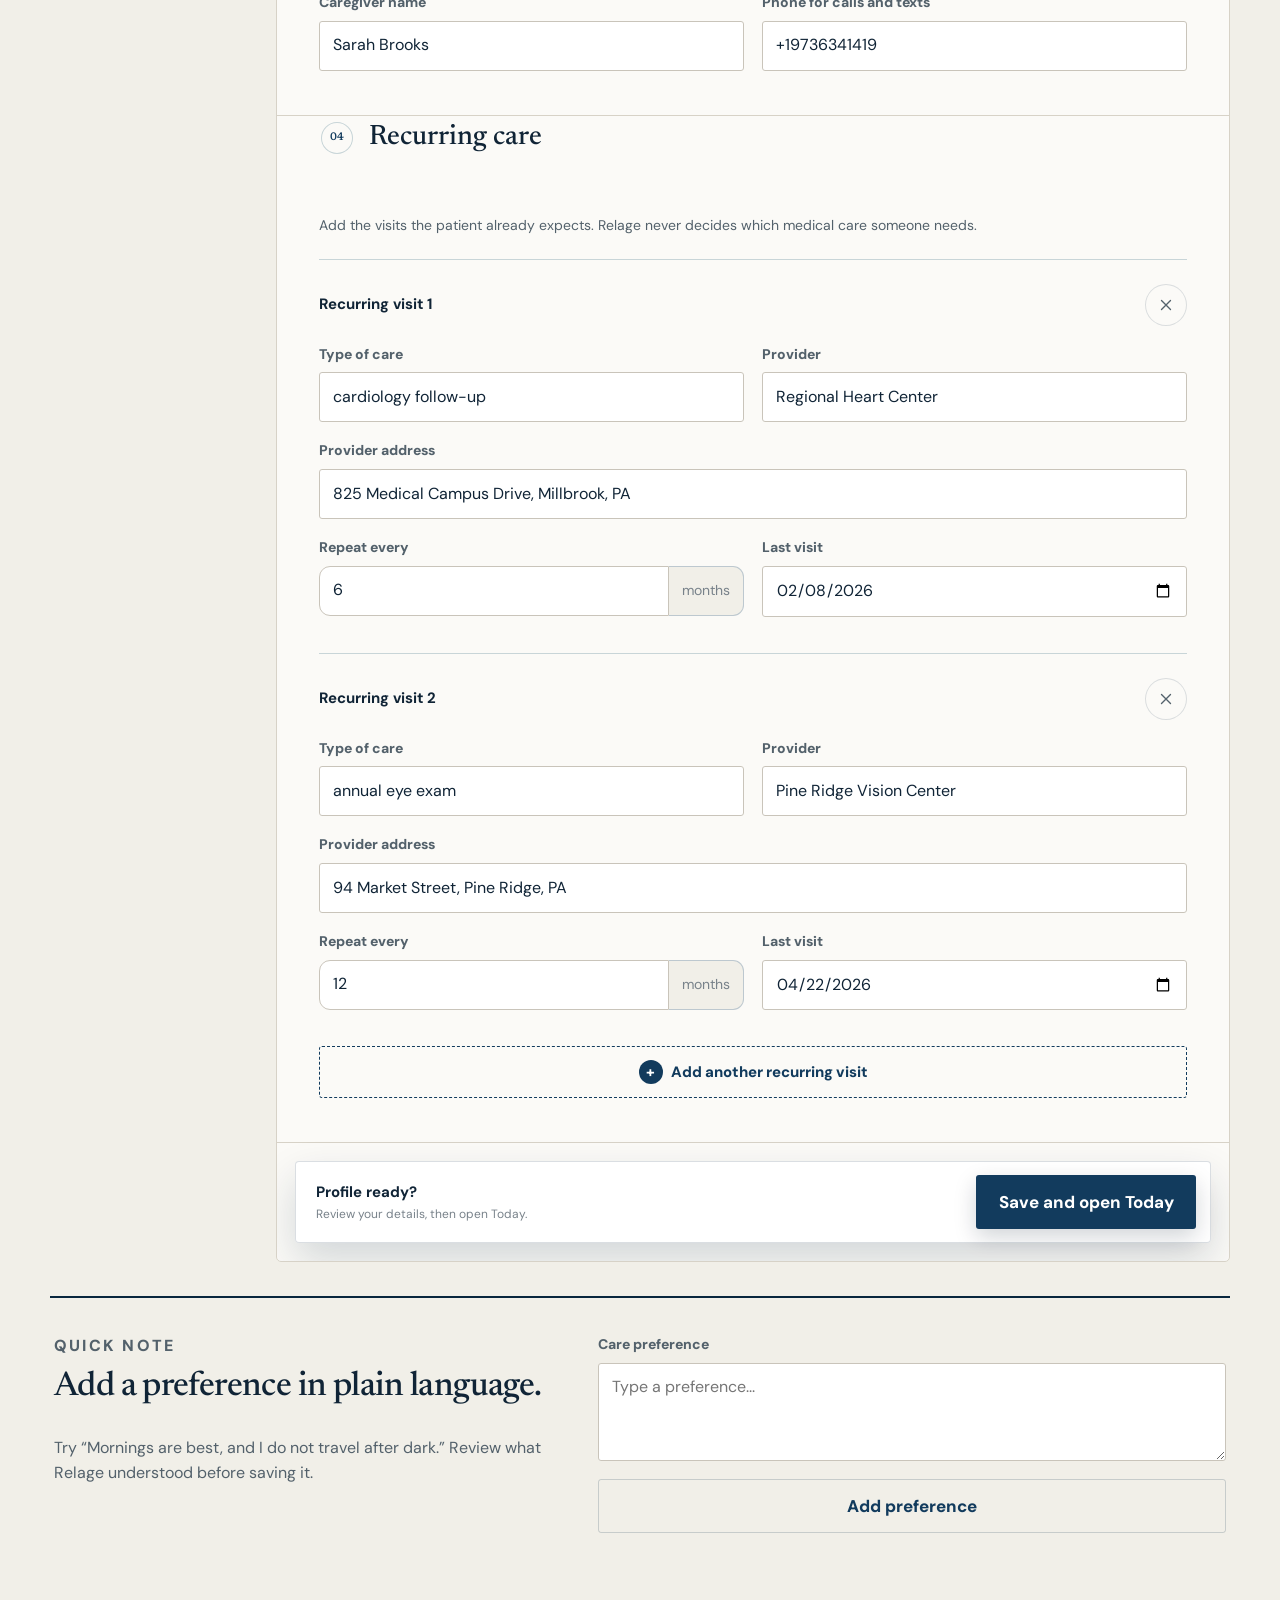
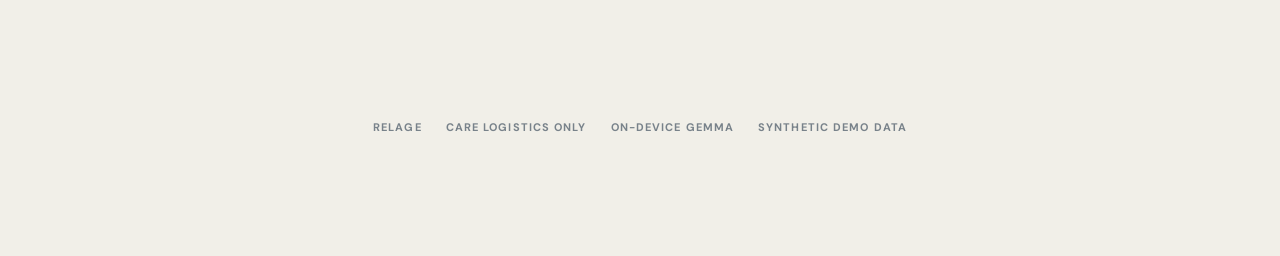
==== commit 8a0f4c00: "Elevate frontend with premium care concierge design" ====
--- a/docs/index.html
+++ b/docs/index.html
@@ -3,10 +3,13 @@
 <head>
   <meta charset="utf-8">
   <meta name="viewport" content="width=device-width, initial-scale=1">
-  <meta name="theme-color" content="#f4f1e9">
+  <meta name="theme-color" content="#f1efe8">
   <meta name="description" content="Relage coordinates appointments, rides, and reminders for older adults.">
   <title>Relage | Your care, coordinated</title>
   <link rel="icon" type="image/png" href="favicon.png">
+  <link rel="preconnect" href="https://fonts.googleapis.com">
+  <link rel="preconnect" href="https://fonts.gstatic.com" crossorigin>
+  <link href="https://fonts.googleapis.com/css2?family=DM+Sans:wght@400;500;600;700&family=Newsreader:opsz,wght@6..72,400;6..72,500;6..72,600&display=swap" rel="stylesheet">
   <link rel="stylesheet" href="app.css">
 </head>
 <body>
--- a/docs/app.css
+++ b/docs/app.css
@@ -399,6 +399,225 @@
 footer { display: flex; justify-content: center; flex-wrap: wrap; gap: 10px 24px; padding: 0 20px 120px; color: var(--ink-faint); font-size: 11px; font-weight: 700; letter-spacing: .06em; text-transform: uppercase; }
 .sr-only { position: absolute !important; width: 1px !important; height: 1px !important; padding: 0 !important; margin: -1px !important; overflow: hidden !important; clip: rect(0,0,0,0) !important; white-space: nowrap !important; border: 0 !important; }
 
+/* Premium care-concierge finish */
+:root {
+  --paper: #f1efe8;
+  --paper-deep: #e6e1d6;
+  --surface: #fbfaf7;
+  --surface-blue: #eaf0f1;
+  --ink: #102436;
+  --ink-soft: #53616b;
+  --ink-faint: #78828a;
+  --navy: #123b5d;
+  --navy-dark: #09263d;
+  --sky: #86aebb;
+  --sky-soft: #e5edef;
+  --coral: #95683f;
+  --coral-soft: #eee3d4;
+  --green: #2f6b58;
+  --green-soft: #e4eee9;
+  --line: #d7d2c7;
+  --line-blue: #c8d5d8;
+  --gold: #b18a56;
+  --shadow-sm: 0 1px 0 rgba(9, 38, 61, .05);
+  --shadow-lg: 0 24px 54px rgba(9, 38, 61, .16);
+  --radius-sm: 3px;
+  --radius-md: 5px;
+  --radius-lg: 7px;
+}
+
+body {
+  background: var(--paper);
+  font-family: "DM Sans", ui-sans-serif, -apple-system, BlinkMacSystemFont, "Segoe UI", sans-serif;
+  font-size: 16px;
+}
+
+h1, h2, .setup-form legend {
+  font-family: "Newsreader", Georgia, serif;
+  font-weight: 500;
+}
+h1 { font-size: clamp(42px, 5.2vw, 64px); line-height: .98; letter-spacing: -.035em; }
+h2 { letter-spacing: -.018em; }
+.page-intro { margin-bottom: 38px; }
+.page-intro > p:last-child, .page-lead { font-size: 17px; }
+.eyebrow { color: var(--coral); font-size: 11px; letter-spacing: .14em; }
+
+.site-header {
+  min-height: 72px;
+  padding-block: 11px;
+  border-bottom-color: rgba(9, 38, 61, .12);
+  background: rgba(241, 239, 232, .92);
+  backdrop-filter: blur(18px) saturate(130%);
+}
+.scroll-progress { top: 71px; height: 2px; }
+.scroll-progress span { background: var(--gold); }
+.quiet-button, .lab-button { min-height: 40px; border-radius: 3px; font-size: 13px; }
+.quiet-button { border-color: rgba(9,38,61,.2); }
+.lab-button { background: var(--navy-dark); }
+.live-dot { background: #a4d8b8; box-shadow: none; }
+
+.app-shell { width: min(1180px, calc(100% - 48px)); padding-top: 34px; }
+.journey-shell {
+  top: 88px;
+  margin-bottom: 58px;
+  padding: 18px 4px 20px;
+  border: 0;
+  border-top: 1px solid var(--line);
+  border-bottom: 1px solid var(--line);
+  border-radius: 0;
+  background: rgba(241, 239, 232, .9);
+  box-shadow: none;
+}
+.page-scrolled .journey-shell { box-shadow: 0 14px 24px rgba(9,38,61,.06); }
+.journey-heading { letter-spacing: .14em; }
+.journey-mark { border-width: 1px; background: var(--paper); }
+.journey li > span:last-child { background: var(--paper); }
+.journey li.current .journey-mark { box-shadow: 0 0 0 4px rgba(177,138,86,.16); }
+
+.home-grid { grid-template-columns: minmax(0, 1.62fr) minmax(300px, .68fr); gap: 34px; }
+.action-card {
+  padding: clamp(34px, 5vw, 54px);
+  border: 0;
+  border-radius: var(--radius-lg);
+  background: var(--navy-dark);
+  box-shadow: var(--shadow-lg);
+}
+.action-card::after { content: ""; display: block; position: absolute; inset: 0 auto 0 0; width: 3px; background: var(--gold); }
+.card-kicker { margin-bottom: 40px; }
+.status-badge { padding: 0; color: #dfc7a8; background: transparent; border-radius: 0; }
+.status-badge span { background: #d3a46d; }
+.care-symbol { width: 52px; height: 52px; border-radius: 50%; color: #b9d2da; background: transparent; }
+.action-card h2 { font-size: clamp(38px, 4.6vw, 54px); font-weight: 500; }
+.action-card > p { color: rgba(250,250,247,.72); }
+.check-icon { width: 20px; height: 20px; color: var(--navy-dark); background: #b8d4dc; font-size: 12px; }
+.action-card .primary-button { margin-top: 38px; border-radius: 3px; background: #f3efe5; box-shadow: none; }
+.action-card .primary-button:hover { background: #fff; box-shadow: none; }
+
+.context-panel {
+  padding: 28px 4px 4px;
+  border: 0;
+  border-top: 2px solid var(--navy-dark);
+  border-radius: 0;
+  background: transparent;
+  box-shadow: none;
+}
+.context-panel h2 { margin-bottom: 28px; font-size: 34px; }
+.preference-list { gap: 0; }
+.preference-list > div { padding: 16px 0; }
+.preference-icon { width: 36px; height: 36px; flex-basis: 36px; border: 1px solid var(--line); border-radius: 50%; background: transparent; }
+.upcoming-date { border-radius: 2px; }
+
+.progress-card, .plan-card, .day-card, .schedule-card, .setup-form {
+  border: 1px solid var(--line);
+  border-radius: var(--radius-md);
+  background: var(--surface);
+  box-shadow: var(--shadow-sm);
+}
+.progress-card { border-top: 3px solid var(--navy); }
+.progress-card-head, .day-card-head, .schedule-card-head { padding: 17px 22px; }
+.working-pill { padding: 0; border-radius: 0; background: transparent; }
+.step-icon, .timeline-dot { border-radius: 50%; }
+.trust-card {
+  padding: 28px 4px;
+  border: 0;
+  border-top: 2px solid var(--navy-dark);
+  border-radius: 0;
+  background: transparent;
+  box-shadow: none;
+}
+.trust-icon { width: 48px; height: 48px; margin-bottom: 26px; border: 1px solid var(--line); border-radius: 50%; background: transparent; box-shadow: none; }
+.trust-card h2 { font-size: 34px; }
+
+.review-grid, .done-grid { gap: 30px; }
+.plan-card { border-top: 3px solid var(--navy-dark); }
+.plan-date { border-radius: 2px; background: #eef2f1; }
+.row-icon, .why-icon { border-radius: 50%; }
+.why { padding: 16px 0 4px 16px; border: 0; border-left: 2px solid var(--green); border-radius: 0; background: transparent; }
+.approval-card {
+  padding: 32px 28px;
+  border: 0;
+  border-radius: var(--radius-lg);
+  color: #fff;
+  background: var(--navy-dark);
+  box-shadow: var(--shadow-lg);
+}
+.approval-card h2 { color: #fff; font-size: 34px; }
+.approval-card > p:not(.eyebrow) { color: rgba(255,255,255,.68); }
+.approval-card .eyebrow { color: #d6b382; }
+.approval-card .primary-button { color: var(--navy-dark); background: #e9d7bb; box-shadow: none; }
+.approval-card .primary-button:hover { color: var(--navy-dark); background: #fff; }
+.approval-card .secondary-button { color: #fff; border-color: rgba(255,255,255,.24); }
+.approval-card .secondary-button:hover { background: rgba(255,255,255,.08); }
+.recap { border-radius: 2px; background: transparent; }
+.success-mark { border-radius: 50%; box-shadow: 0 0 0 1px var(--green), 0 0 0 8px var(--green-soft); }
+.next-card { padding: 30px 4px; border: 0; border-top: 2px solid var(--navy-dark); border-radius: 0; background: transparent; box-shadow: none; }
+
+.demo-profile-callout {
+  margin-bottom: 28px;
+  padding: 24px 26px;
+  border: 0;
+  border-radius: var(--radius-lg);
+  color: #fff;
+  background: var(--navy-dark);
+  box-shadow: var(--shadow-lg);
+}
+.demo-profile-callout .eyebrow { color: #d6b382; }
+.demo-profile-copy p:last-child { color: rgba(255,255,255,.65); }
+.demo-avatar { border: 1px solid rgba(255,255,255,.3); border-radius: 50%; background: transparent; }
+.demo-profile-callout .secondary-button { color: var(--navy-dark); border: 0; border-radius: 3px; background: #e9d7bb; }
+.setup-layout { grid-template-columns: 188px minmax(0, 1fr); gap: 38px; }
+.setup-section-nav {
+  top: 104px;
+  gap: 0;
+  padding: 8px 0;
+  border: 0;
+  border-left: 1px solid var(--line);
+  border-radius: 0;
+  background: transparent;
+  box-shadow: none;
+  backdrop-filter: none;
+}
+.setup-section-nav > span { padding: 6px 18px 12px; }
+.setup-section-nav button {
+  min-height: 44px;
+  padding: 0 18px;
+  border-radius: 0;
+  transition: color 160ms ease, box-shadow 160ms ease, transform 160ms var(--ease);
+}
+.setup-section-nav button b, .setup-section-nav button.active b { border-radius: 0; background: transparent; }
+.setup-section-nav button.active { color: var(--navy-dark); background: transparent; box-shadow: inset 2px 0 var(--gold); transform: translateX(-1px); }
+.setup-section-nav button.active b { color: var(--gold); }
+.setup-layout .setup-form { display: block; overflow: hidden; padding: 0; border: 1px solid var(--line); background: var(--surface); }
+.setup-layout .setup-form fieldset {
+  scroll-margin-top: 118px;
+  margin: 0;
+  padding: 40px 42px 44px;
+  border: 0;
+  border-bottom: 1px solid var(--line);
+  border-radius: 0;
+  background: transparent;
+  box-shadow: none;
+}
+.setup-form legend { margin-bottom: 28px; font-size: 28px; }
+.setup-form legend span { border-radius: 50%; background: transparent; box-shadow: inset 0 0 0 1px var(--line-blue); }
+input, select, textarea { border-color: #c9c4ba; border-radius: 3px; background: #fff; }
+input:focus, select:focus, textarea:focus { border-color: var(--navy); box-shadow: 0 0 0 3px rgba(18,59,93,.08); }
+.checkrow span { border-radius: 3px; }
+.rc-entry { padding: 24px 0; border: 0; border-top: 1px solid var(--line-blue); border-radius: 0; background: transparent; }
+.remove-care-button { border-radius: 50%; }
+.add-care-button { border-radius: 3px; }
+.save-bar { bottom: 16px; margin: 18px; border-radius: 4px; border-color: rgba(9,38,61,.15); box-shadow: 0 18px 42px rgba(9,38,61,.16); }
+.save-bar .save-button { border-radius: 3px; }
+.natural-note-card { margin-top: 34px; padding: 36px 4px; border: 0; border-top: 2px solid var(--navy-dark); border-radius: 0; background: transparent; box-shadow: none; }
+.natural-note-card h2 { font-size: 34px; }
+
+.primary-button, .secondary-button { border-radius: 3px; }
+.bottom-nav { border-radius: 6px; border-color: rgba(255,255,255,.12); background: rgba(9,38,61,.96); }
+.bottom-nav button { border-radius: 3px; color: rgba(255,255,255,.62); }
+.bottom-nav button.active { color: var(--navy-dark); background: #f4f0e6; }
+.toast { border-radius: 3px; background: var(--navy-dark); }
+footer { letter-spacing: .1em; }
+
 @media (max-width: 900px) {
   .site-header { grid-template-columns: 1fr auto; }
   .header-status { display: none; }
@@ -415,8 +634,8 @@
 }
 
 @media (min-width: 1200px) {
-  .bottom-nav { left: 12px; top: 50%; bottom: auto; flex-direction: column; transform: translateY(-50%); }
-  .bottom-nav button { min-width: 104px; padding-inline: 10px; }
+  .bottom-nav { left: 8px; top: 50%; bottom: auto; flex-direction: column; transform: translateY(-50%); }
+  .bottom-nav button { min-width: 94px; padding-inline: 7px; }
 }
 
 @media (max-width: 650px) {
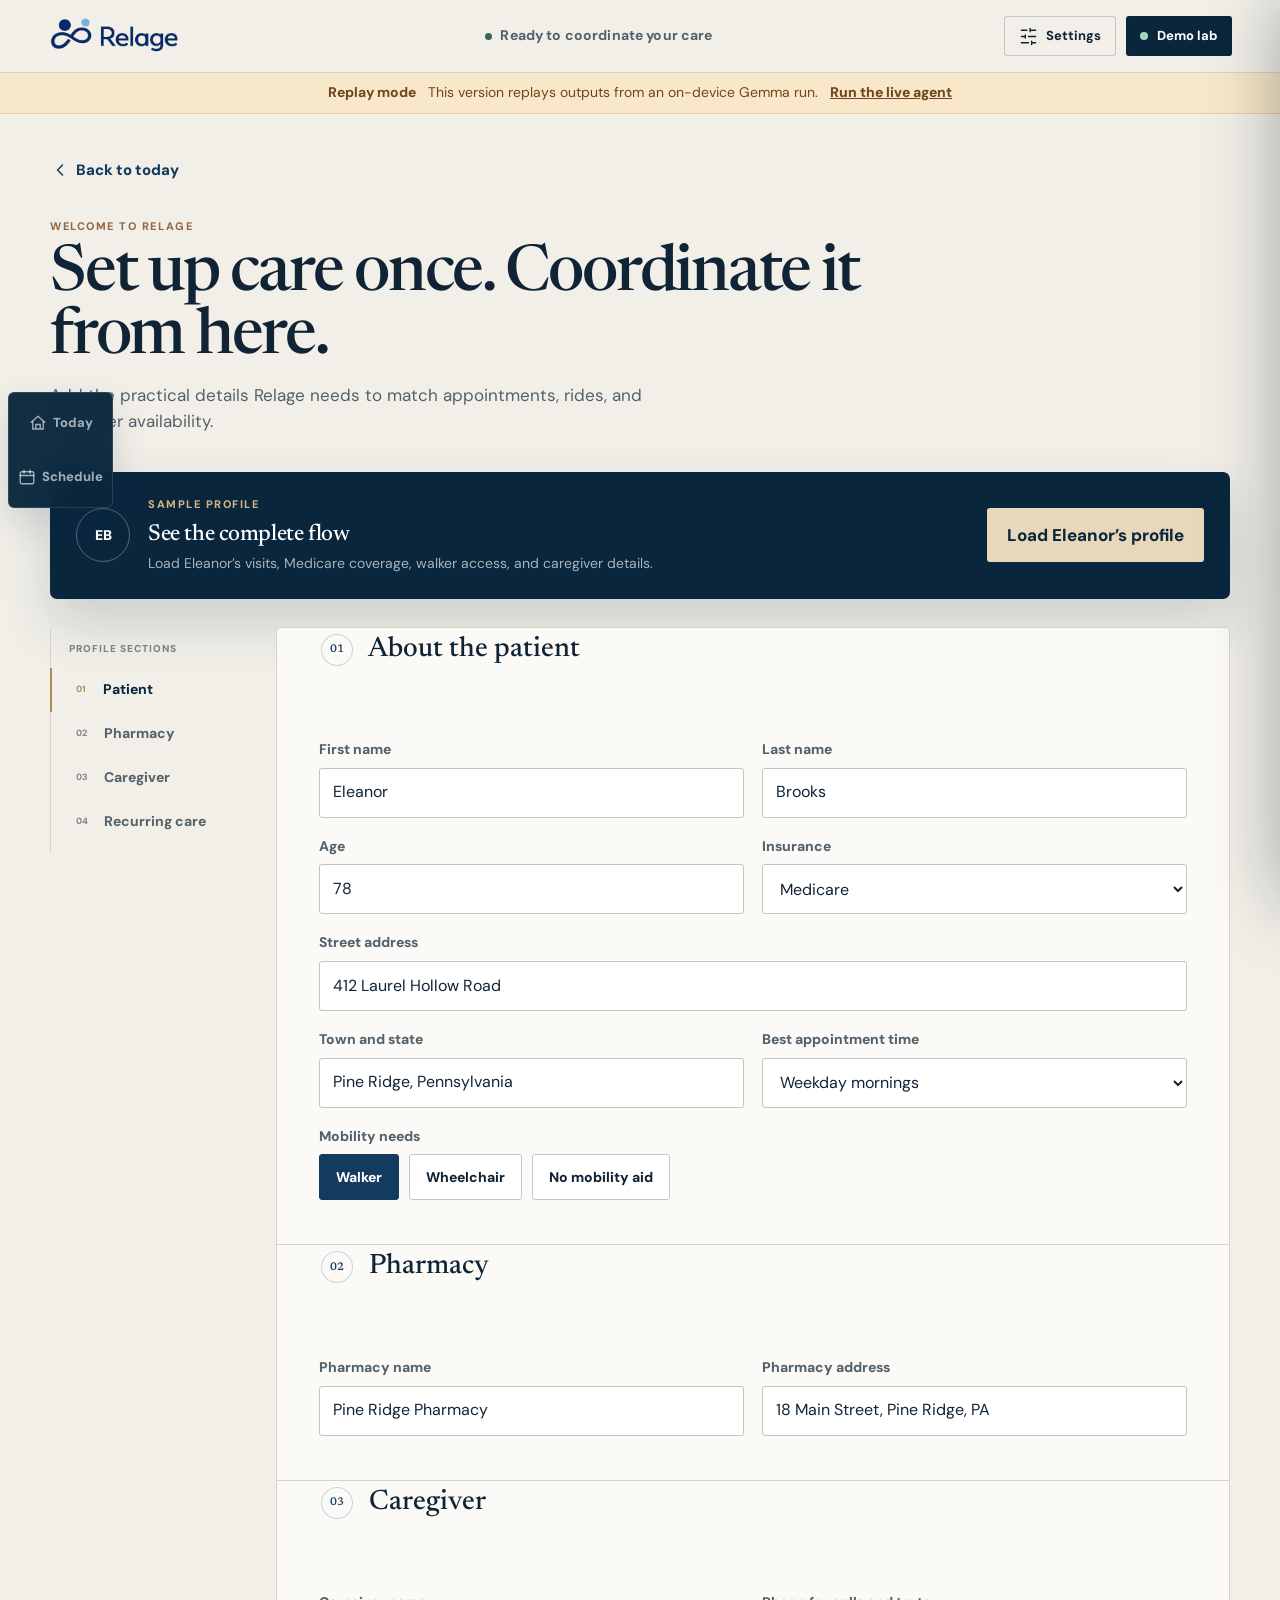
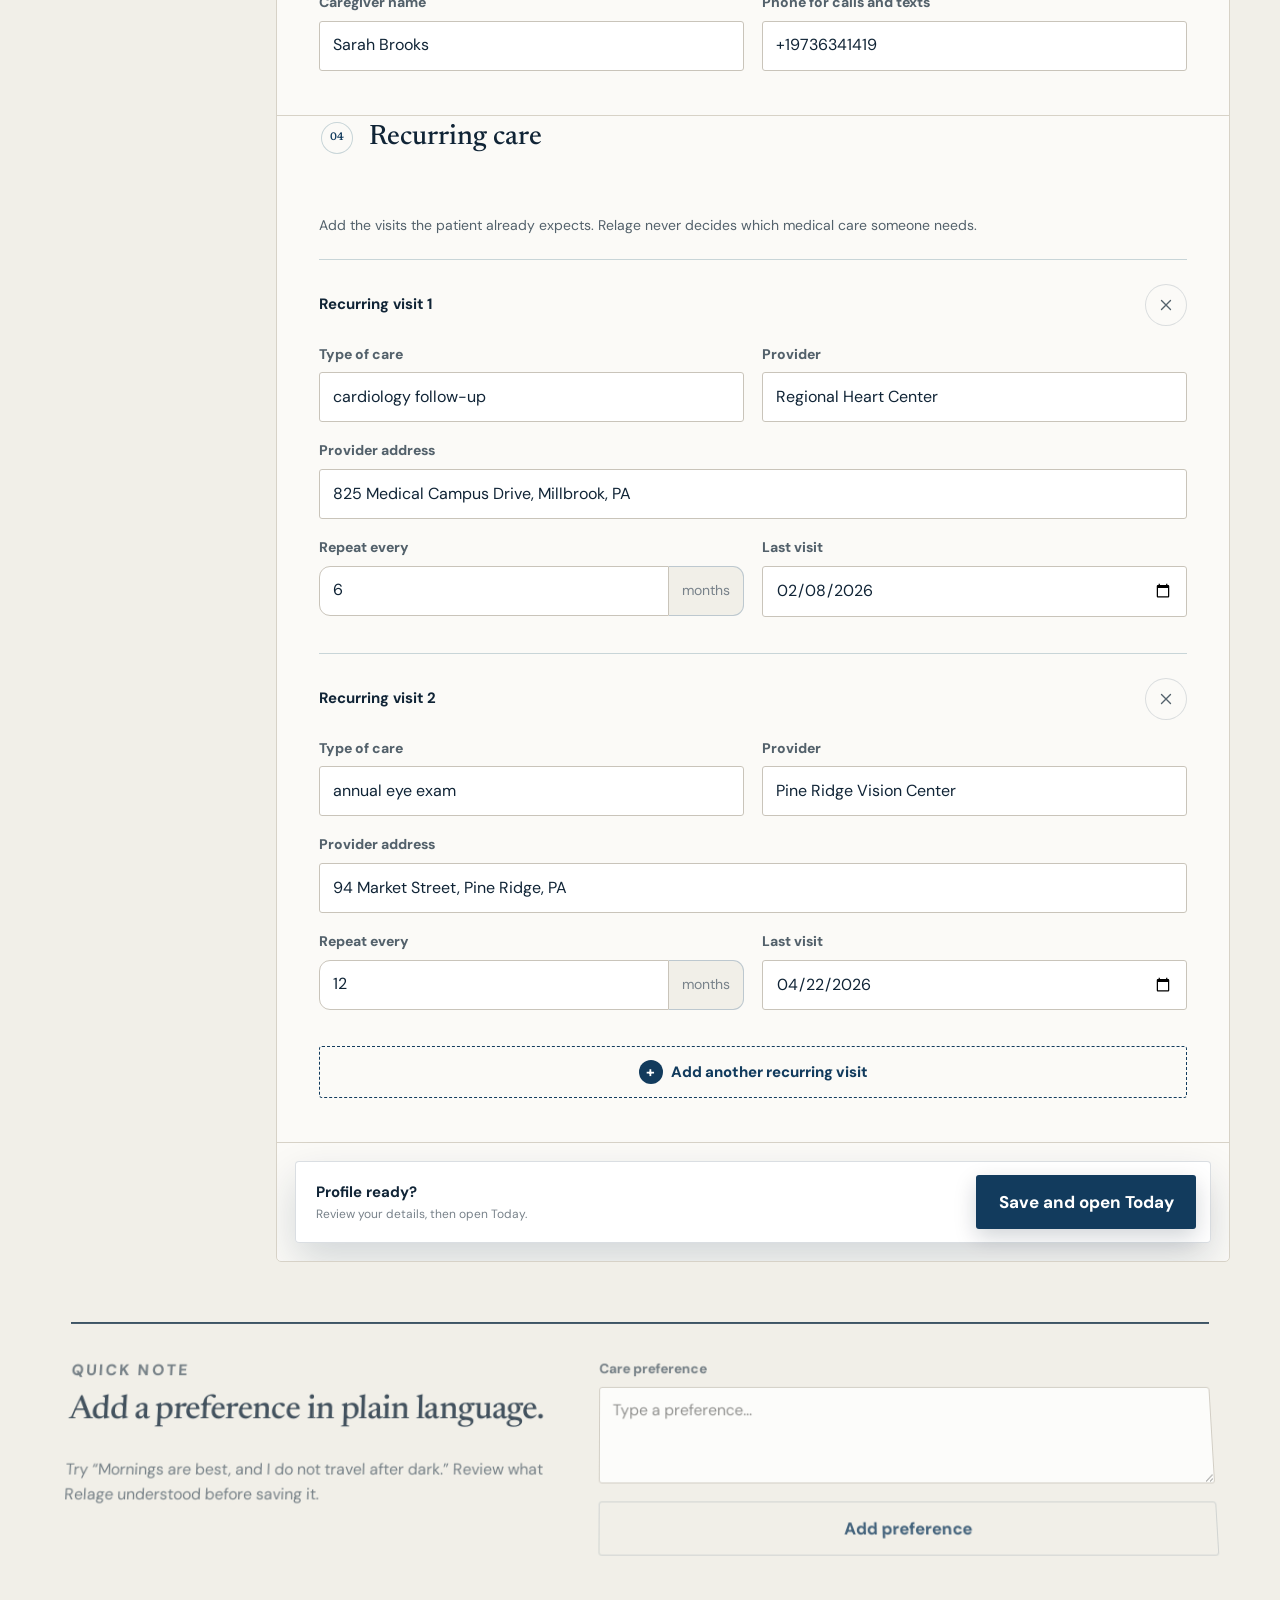
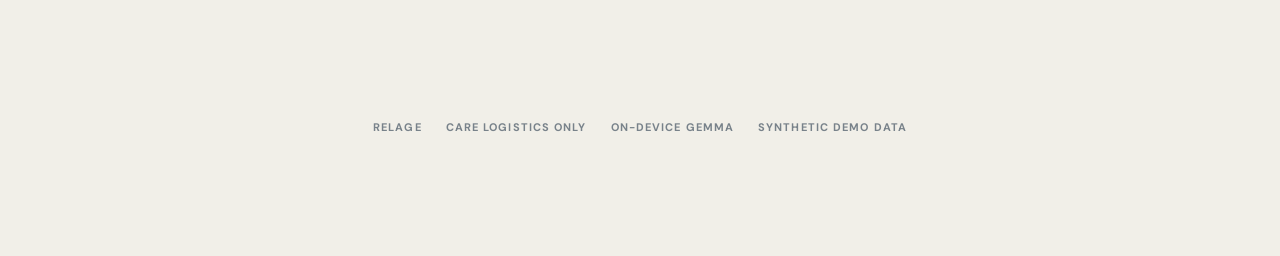
==== commit 042b7889: "Enrich coordination detail and scroll interactions" ====
--- a/docs/index.html
+++ b/docs/index.html
@@ -23,7 +23,7 @@
     </div>
     <div class="header-actions">
       <button class="quiet-button" type="button" onclick="showView('setup')">
-        <svg aria-hidden="true" viewBox="0 0 24 24"><path d="M12 15.5a3.5 3.5 0 1 0 0-7 3.5 3.5 0 0 0 0 7Z"/><path d="M19.4 15a1.7 1.7 0 0 0 .34 1.88l.06.06-1.42 1.42-.06-.06a1.7 1.7 0 0 0-1.88-.34 1.7 1.7 0 0 0-1.03 1.56V20h-2v-.48A1.7 1.7 0 0 0 12.38 18a1.7 1.7 0 0 0-1.88.34l-.06.06-1.42-1.42.06-.06A1.7 1.7 0 0 0 9.42 15a1.7 1.7 0 0 0-1.56-1.03H7.4v-2h.46A1.7 1.7 0 0 0 9.42 11a1.7 1.7 0 0 0-.34-1.88l-.06-.06 1.42-1.42.06.06A1.7 1.7 0 0 0 12.38 8a1.7 1.7 0 0 0 1.03-1.56V6h2v.44A1.7 1.7 0 0 0 16.44 8a1.7 1.7 0 0 0 1.88-.34l.06-.06 1.42 1.42-.06.06A1.7 1.7 0 0 0 19.4 11a1.7 1.7 0 0 0 1.56 1.03h.44v2h-.44A1.7 1.7 0 0 0 19.4 15Z"/></svg>
+        <svg aria-hidden="true" viewBox="0 0 24 24"><path d="M21 4h-7M10 4H3M21 12h-9M8 12H3M21 20h-5M12 20H3M14 2v4M8 10v4M16 18v4"/></svg>
         Settings
       </button>
       <button class="lab-button" type="button" onclick="toggleDrawer(true)" aria-controls="drawer" aria-haspopup="dialog">
@@ -91,7 +91,7 @@
           <p class="eyebrow">Relage is coordinating</p>
           <h1 id="workTitle" tabindex="-1">Arranging your appointment and ride.</h1>
           <p class="page-lead" id="workSub">Relage pauses before booking anything.</p>
-          <div class="progress-card">
+          <div class="progress-card" data-glow>
             <div class="progress-card-head">
               <span>Live progress</span>
               <span class="working-pill"><span aria-hidden="true"></span> Working</span>
@@ -178,7 +178,7 @@
         <h1 id="scheduleTitle" tabindex="-1">Your schedule</h1>
         <p>Appointments, rides, and follow-ups in one place.</p>
       </div>
-      <article class="schedule-card">
+      <article class="schedule-card" data-scroll-stage>
         <div class="schedule-card-head"><h2>Care timeline</h2><span>All times local</span></div>
         <div class="timeline" id="timeline"></div>
       </article>
@@ -266,7 +266,7 @@
         </form>
       </div>
 
-      <article class="natural-note-card" data-reveal>
+      <article class="natural-note-card" data-reveal data-scroll-stage>
         <div>
           <p class="eyebrow">Quick note</p>
           <h2>Add a preference in plain language.</h2>
--- a/docs/app.css
+++ b/docs/app.css
@@ -618,6 +618,49 @@
 .toast { border-radius: 3px; background: var(--navy-dark); }
 footer { letter-spacing: .1em; }
 
+.progress-card[data-glow] { position: relative; isolation: isolate; --glow-x: 50%; --glow-y: 0px; }
+.progress-card[data-glow]::before {
+  content: "";
+  position: absolute;
+  z-index: 0;
+  inset: 0;
+  pointer-events: none;
+  border-radius: inherit;
+  background: radial-gradient(260px circle at var(--glow-x) var(--glow-y), rgba(177, 138, 86, .13), transparent 68%);
+}
+.progress-card[data-glow] > * { position: relative; z-index: 1; }
+.coordination-brief {
+  display: grid;
+  grid-template-columns: 1.3fr .8fr 1fr .8fr;
+  margin: -8px -28px 10px;
+  padding: 15px 22px;
+  border-bottom: 1px solid var(--line);
+  background: rgba(230, 225, 214, .34);
+}
+.coordination-brief > div { min-width: 0; padding: 0 14px; border-right: 1px solid var(--line); }
+.coordination-brief > div:first-child { padding-left: 0; }
+.coordination-brief > div:last-child { padding-right: 0; border-right: 0; }
+.coordination-brief span, .coordination-brief strong { display: block; overflow: hidden; text-overflow: ellipsis; white-space: nowrap; }
+.coordination-brief span { margin-bottom: 3px; color: var(--ink-faint); font-size: 9px; font-weight: 700; letter-spacing: .12em; text-transform: uppercase; }
+.coordination-brief strong { color: var(--ink); font-size: 12px; font-weight: 700; }
+.step-copy { display: block; min-width: 0; padding-top: 3px; }
+.step-title { display: block; color: var(--ink); font-size: 16px; font-weight: 600; line-height: 1.45; }
+.step-context { display: grid; grid-template-columns: 116px minmax(0, 1fr); gap: 10px; margin-top: 7px; color: var(--ink-faint); font-size: 12px; line-height: 1.45; }
+.step-context b { color: var(--coral); font-size: 9px; font-weight: 700; letter-spacing: .1em; text-transform: uppercase; }
+.step.current .step-context { color: var(--ink-soft); }
+.empty-progress { display: flex; align-items: center; gap: 12px; padding: 24px 0 16px; }
+.query-pulse { display: inline-flex; align-items: end; gap: 3px; width: 24px; height: 16px; }
+.query-pulse i { width: 3px; height: 6px; background: var(--gold); animation: query-bars 900ms ease-in-out infinite alternate; }
+.query-pulse i:nth-child(2) { height: 12px; animation-delay: 150ms; }
+.query-pulse i:nth-child(3) { height: 9px; animation-delay: 300ms; }
+@keyframes query-bars { to { height: 16px; opacity: .38; } }
+
+[data-scroll-stage] { transform-origin: center top; will-change: transform, opacity; transition: transform 90ms linear, opacity 140ms ease; }
+
+.timeline .ev:not(:last-child)::after { left: 120px; bottom: -22px; width: 1px; }
+.timeline-dot { border: 3px solid var(--surface); }
+.timeline .date { padding-top: 7px; }
+
 @media (max-width: 900px) {
   .site-header { grid-template-columns: 1fr auto; }
   .header-status { display: none; }
@@ -635,7 +678,8 @@
 
 @media (min-width: 1200px) {
   .bottom-nav { left: 8px; top: 50%; bottom: auto; flex-direction: column; transform: translateY(-50%); }
-  .bottom-nav button { min-width: 94px; padding-inline: 7px; }
+  .bottom-nav button { min-width: 88px; gap: 6px; padding-inline: 4px; font-size: 13px; }
+  .bottom-nav svg { width: 18px; height: 18px; }
 }
 
 @media (max-width: 650px) {
@@ -680,7 +724,7 @@
   .day-card #doneRows { padding: 22px; }
   .timeline { padding-inline: 18px; }
   .timeline .ev { grid-template-columns: 62px 30px 1fr; gap: 10px; }
-  .timeline .ev:not(:last-child)::after { left: 76px; }
+  .timeline .ev:not(:last-child)::after { left: 87px; bottom: -22px; }
   .timeline-dot { width: 30px; height: 30px; }
   .timeline b { font-size: 15px; }
   .setup-form { padding: 6px 20px 26px; border-radius: var(--radius-lg); }
@@ -700,6 +744,10 @@
   .bottom-nav button { min-width: 0; flex: 1; min-height: 54px; padding: 0 12px; }
   .toast { left: 14px; right: 14px; bottom: 82px; max-width: none; text-align: center; }
   .demo-drawer { padding: 22px 16px; }
+  .coordination-brief { grid-template-columns: 1fr 1fr; gap: 12px 0; margin-inline: -20px; padding-inline: 18px; }
+  .coordination-brief > div, .coordination-brief > div:first-child, .coordination-brief > div:last-child { padding: 0 10px; border-right: 0; }
+  .coordination-brief > div:nth-child(odd) { padding-left: 0; border-right: 1px solid var(--line); }
+  .step-context { grid-template-columns: 1fr; gap: 3px; }
   .quick { grid-template-columns: 1fr; }
   footer { padding-bottom: 110px; }
 }
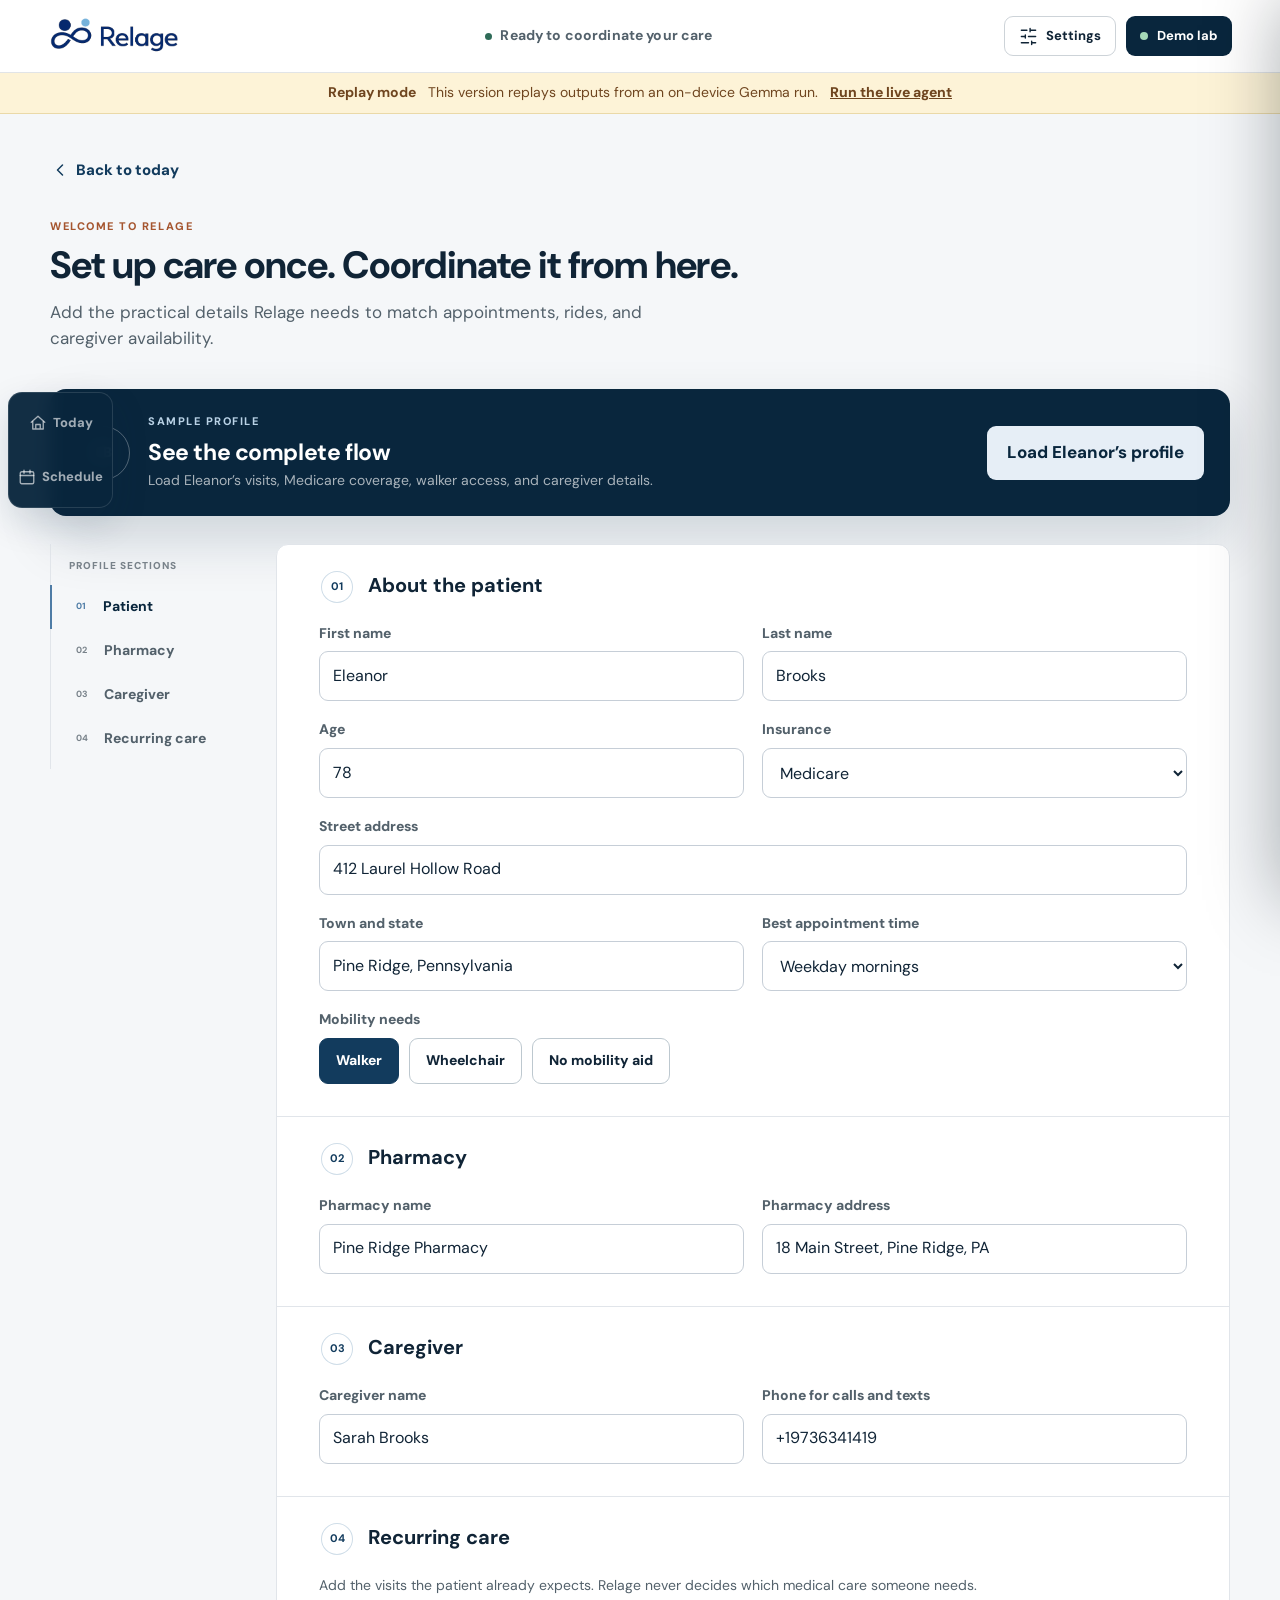
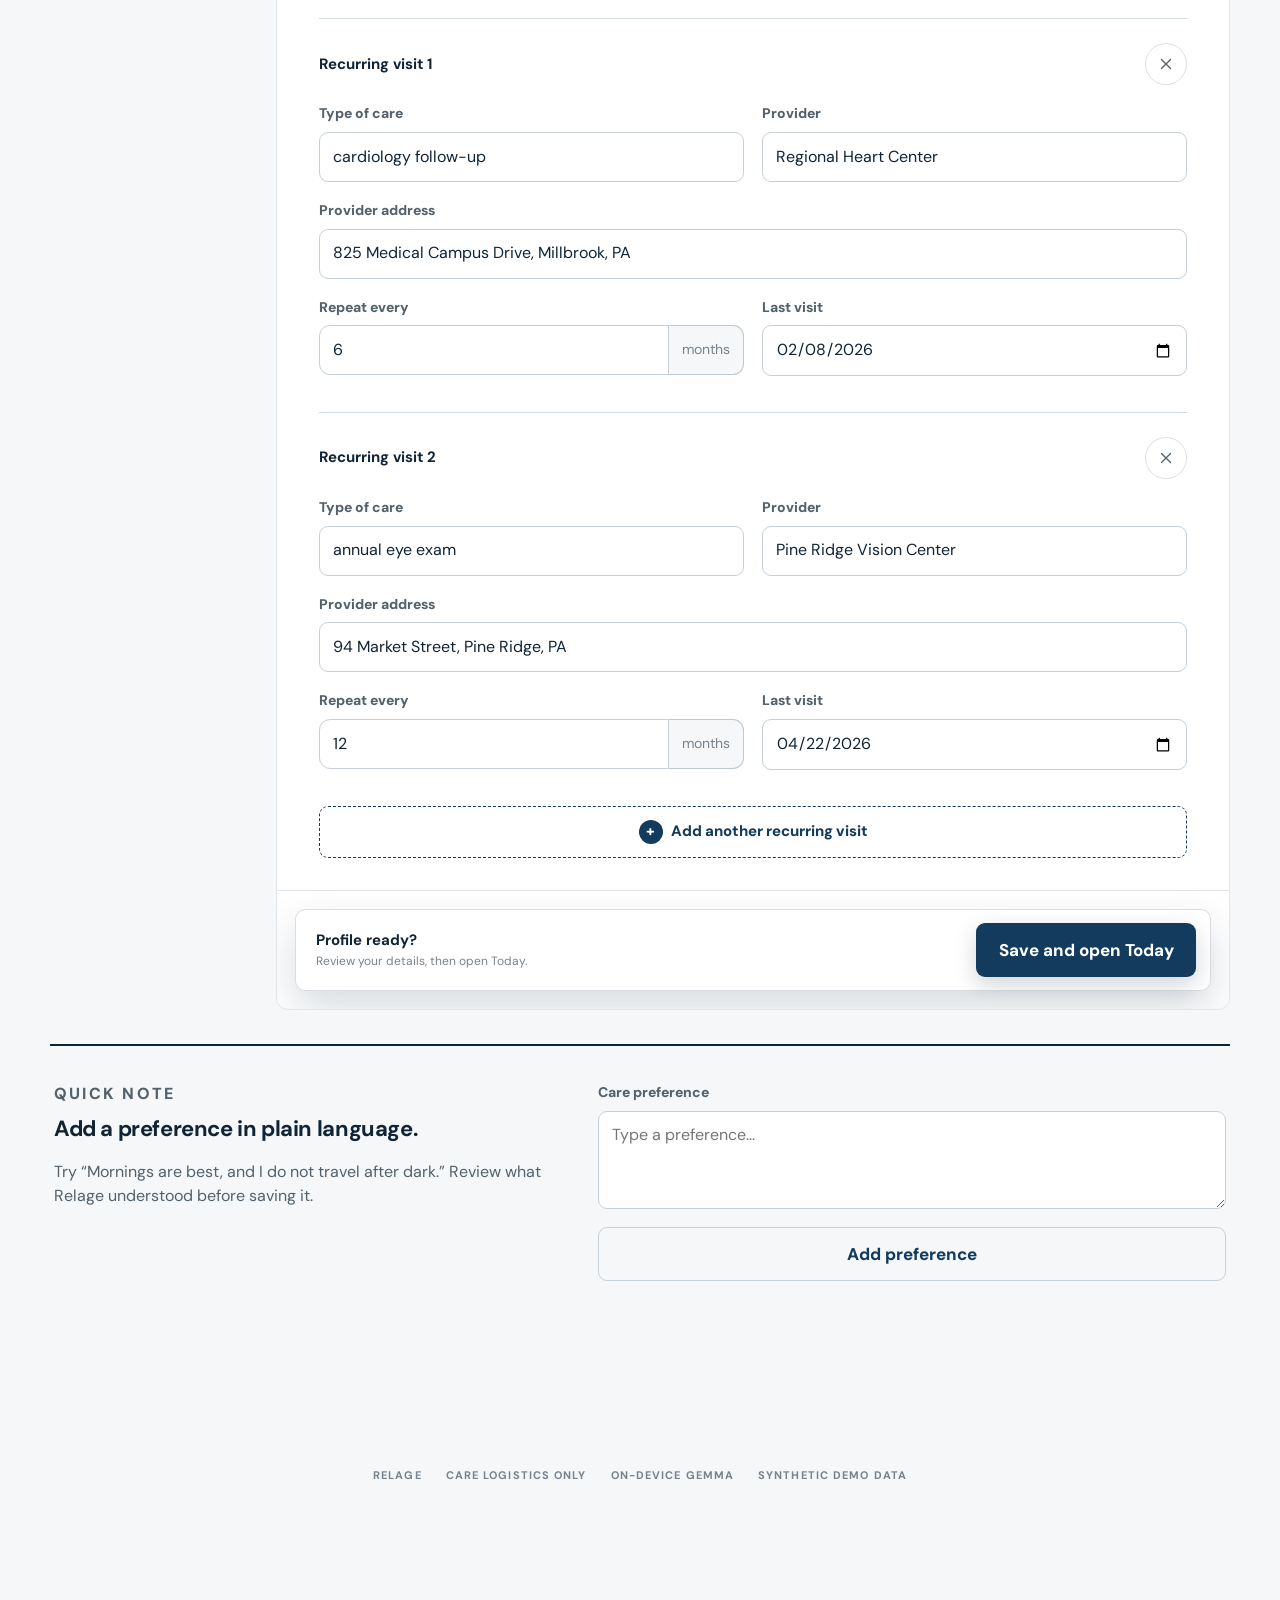
==== commit c6bfa847: "De-theme the concierge pass: product typography, cool palette, honest scroll - Serif display headlin" ====
--- a/docs/index.html
+++ b/docs/index.html
@@ -32,7 +32,6 @@
       </button>
     </div>
   </header>
-  <div class="scroll-progress" aria-hidden="true"><span id="scrollProgress"></span></div>
 
   <div class="hosted-notice" id="hostedNotice" hidden>
     <strong>Replay mode</strong>
--- a/docs/app.css
+++ b/docs/app.css
@@ -25,7 +25,7 @@
 }
 
 * { box-sizing: border-box; }
-html { scroll-behavior: smooth; }
+html { scroll-behavior: auto; }
 h1[tabindex="-1"]:focus { outline: none; }
 body {
   margin: 0;
@@ -74,10 +74,8 @@
   padding: 9px clamp(18px, 4vw, 48px);
   border-bottom: 1px solid rgba(16, 46, 74, .1);
   background: rgba(255, 255, 255, .92);
-  backdrop-filter: blur(14px);
-}
-.scroll-progress { position: fixed; z-index: 55; top: 67px; left: 0; right: 0; height: 2px; pointer-events: none; }
-.scroll-progress span { display: block; width: 100%; height: 100%; background: var(--navy); transform: scaleX(0); transform-origin: left; will-change: transform; }
+  backdrop-filter: blur(8px);
+}
 .brand { display: inline-flex; align-items: center; min-width: 146px; }
 .brand img { display: block; width: 136px; height: auto; }
 .header-status {
@@ -111,16 +109,15 @@
   gap: 12px;
   padding: 9px 18px;
   color: #6f451f;
-  background: #f8e8c9;
-  border-bottom: 1px solid #e8cca0;
+  background: #fdf3d7;
+  border-bottom: 1px solid #ead9a8;
   font-size: 14px;
 }
 .hosted-notice a { color: inherit; font-weight: 800; }
 
 .app-shell { width: min(1160px, calc(100% - 40px)); margin: 0 auto; padding: 28px 0 150px; }
-.journey-shell { position: sticky; z-index: 25; top: 82px; margin-bottom: 44px; padding: 16px 20px 18px; border: 1px solid var(--line); border-radius: var(--radius-md); background: rgba(255, 255, 255, .94); box-shadow: var(--shadow-sm); backdrop-filter: blur(14px); transition: padding 220ms var(--ease), box-shadow 220ms var(--ease); }
+.journey-shell { position: sticky; z-index: 25; top: 82px; margin-bottom: 44px; padding: 16px 20px 18px; border: 1px solid var(--line); border-radius: var(--radius-md); background: rgba(255, 255, 255, .94); box-shadow: var(--shadow-sm); backdrop-filter: blur(8px); }
 .app-shell.setup-mode .journey-shell { display: none; }
-.page-scrolled .journey-shell { padding-block: 12px 14px; box-shadow: 0 16px 36px rgba(16, 46, 74, .12); }
 .journey-heading { display: flex; justify-content: space-between; gap: 16px; margin-bottom: 15px; color: var(--ink-faint); font-size: 12px; font-weight: 800; letter-spacing: .09em; text-transform: uppercase; }
 .journey-heading span:last-child { color: var(--navy); }
 .journey { display: grid; grid-template-columns: repeat(4, 1fr); margin: 0; padding: 0; list-style: none; }
@@ -314,7 +311,7 @@
 .demo-avatar { display: grid; place-items: center; width: 54px; height: 54px; flex: 0 0 54px; border-radius: 13px; color: white; background: var(--navy); font-size: 14px; font-weight: 900; }
 .demo-profile-callout .secondary-button { flex: 0 0 auto; background: var(--surface); }
 .setup-layout { display: grid; grid-template-columns: 210px minmax(0, 1fr); gap: 24px; align-items: start; }
-.setup-section-nav { position: sticky; top: 88px; display: grid; gap: 5px; padding: 9px; border: 1px solid var(--line); border-radius: var(--radius-md); background: rgba(255,255,255,.94); box-shadow: var(--shadow-sm); backdrop-filter: blur(14px); }
+.setup-section-nav { position: sticky; top: 88px; display: grid; gap: 5px; padding: 9px; border: 1px solid var(--line); border-radius: var(--radius-md); background: rgba(255,255,255,.94); box-shadow: var(--shadow-sm); backdrop-filter: blur(8px); }
 .setup-section-nav > span { padding: 9px 11px 6px; color: var(--ink-faint); font-size: 10px; font-weight: 850; letter-spacing: .1em; text-transform: uppercase; }
 .setup-section-nav button { display: flex; align-items: center; gap: 10px; min-height: 46px; padding: 0 11px; border: 0; border-radius: 11px; color: var(--ink-soft); background: transparent; font-size: 14px; font-weight: 750; text-align: left; cursor: pointer; }
 .setup-section-nav button b { display: grid; place-items: center; width: 25px; height: 25px; border-radius: 7px; color: var(--ink-faint); background: var(--paper-deep); font-size: 9px; }
@@ -331,15 +328,15 @@
 .remove-care-button svg { width: 18px; height: 18px; }
 .add-care-button { display: flex; align-items: center; justify-content: center; width: 100%; min-height: 52px; margin-top: 12px; border: 1px dashed var(--navy); border-radius: 13px; color: var(--navy); background: transparent; font-size: 15px; font-weight: 800; cursor: pointer; }
 .add-care-button span { display: grid; place-items: center; width: 24px; height: 24px; margin-right: 8px; border-radius: 50%; color: white; background: var(--navy); }
-.save-bar { position: sticky; z-index: 20; bottom: 18px; display: flex; align-items: center; justify-content: space-between; gap: 20px; padding: 13px 14px 13px 20px; border: 1px solid var(--line-blue); border-radius: var(--radius-md); background: rgba(255,255,255,.96); box-shadow: 0 14px 34px rgba(16,46,74,.14); backdrop-filter: blur(14px); }
+.save-bar { position: sticky; z-index: 20; bottom: 18px; display: flex; align-items: center; justify-content: space-between; gap: 20px; padding: 13px 14px 13px 20px; border: 1px solid var(--line-blue); border-radius: var(--radius-md); background: rgba(255,255,255,.96); box-shadow: 0 14px 34px rgba(16,46,74,.14); backdrop-filter: blur(8px); }
 .save-bar strong, .save-bar span { display: block; }
 .save-bar strong { font-size: 15px; }
 .save-bar span { color: var(--ink-faint); font-size: 12px; }
 .save-bar .save-button { width: auto; min-width: 220px; margin: 0; padding-inline: 20px; }
-[data-reveal] { opacity: 0; transform: translateY(10px); transition: opacity 280ms var(--ease), transform 280ms var(--ease); }
+[data-reveal] { opacity: 1; transform: none; }
 [data-reveal].revealed { opacity: 1; transform: none; }
 
-.bottom-nav { position: fixed; z-index: 35; left: 50%; bottom: 22px; display: flex; gap: 4px; padding: 5px; border: 1px solid rgba(16,46,74,.14); border-radius: 14px; background: rgba(255,255,255,.95); box-shadow: 0 14px 36px rgba(16,46,74,.14); backdrop-filter: blur(14px); transform: translateX(-50%); }
+.bottom-nav { position: fixed; z-index: 35; left: 50%; bottom: 22px; display: flex; gap: 4px; padding: 5px; border: 1px solid rgba(16,46,74,.14); border-radius: 14px; background: rgba(255,255,255,.95); box-shadow: 0 14px 36px rgba(16,46,74,.14); backdrop-filter: blur(8px); transform: translateX(-50%); }
 .bottom-nav button { display: flex; align-items: center; justify-content: center; gap: 8px; min-width: 150px; min-height: 50px; padding: 0 20px; border: 0; border-radius: 10px; color: var(--ink-faint); background: transparent; font-size: 15px; font-weight: 800; cursor: pointer; }
 .bottom-nav svg { width: 21px; height: 21px; }
 .bottom-nav button.active { color: white; background: var(--navy); }
@@ -384,7 +381,7 @@
 .lab-action { display: flex; align-items: center; justify-content: center; width: 100%; min-height: 46px; margin-top: 10px; border-radius: 11px; color: #071a2a; background: #91e2bd; font-size: 13px; font-weight: 850; }
 .lab-action svg { width: 18px; height: 18px; margin-right: 8px; }
 .techfeed { display: flex; flex-direction: column; gap: 7px; max-height: 330px; overflow-y: auto; }
-.tf { padding: 9px 10px; border-left: 2px solid #547386; border-radius: 3px 9px 9px 3px; color: #b9cbd6; background: rgba(0,0,0,.16); font: 11px/1.5 ui-monospace, SFMono-Regular, Menlo, monospace; }
+.tf { padding: 9px 10px; border-left: 2px solid #547386; border-radius: 9px 9px 9px 3px; color: #b9cbd6; background: rgba(0,0,0,.16); font: 11px/1.5 ui-monospace, SFMono-Regular, Menlo, monospace; }
 .tf .k { display: inline-block; min-width: 48px; margin-right: 7px; color: #9fd4e8; font-size: 9px; font-weight: 900; letter-spacing: .08em; text-transform: uppercase; }
 .tf.kind-gemma { border-left-color: #c1a8ff; } .tf.kind-gemma .k { color: #c1a8ff; }
 .tf.kind-state { border-left-color: #91e2bd; } .tf.kind-state .k { color: #91e2bd; }
@@ -401,29 +398,29 @@
 
 /* Premium care-concierge finish */
 :root {
-  --paper: #f1efe8;
-  --paper-deep: #e6e1d6;
-  --surface: #fbfaf7;
+  --paper: #f5f7f9;
+  --paper-deep: #eaeef2;
+  --surface: #ffffff;
   --surface-blue: #eaf0f1;
   --ink: #102436;
   --ink-soft: #53616b;
   --ink-faint: #78828a;
   --navy: #123b5d;
   --navy-dark: #09263d;
-  --sky: #86aebb;
+  --sky: #6fa7cc;
   --sky-soft: #e5edef;
-  --coral: #95683f;
-  --coral-soft: #eee3d4;
+  --coral: #a5552f;
+  --coral-soft: #f6e9e1;
   --green: #2f6b58;
   --green-soft: #e4eee9;
-  --line: #d7d2c7;
-  --line-blue: #c8d5d8;
-  --gold: #b18a56;
+  --line: #e1e5ea;
+  --line-blue: #cfdde8;
+  --gold: #4e7ca6;
   --shadow-sm: 0 1px 0 rgba(9, 38, 61, .05);
   --shadow-lg: 0 24px 54px rgba(9, 38, 61, .16);
-  --radius-sm: 3px;
-  --radius-md: 5px;
-  --radius-lg: 7px;
+  --radius-sm: 8px;
+  --radius-md: 12px;
+  --radius-lg: 16px;
 }
 
 body {
@@ -433,10 +430,9 @@
 }
 
 h1, h2, .setup-form legend {
-  font-family: "Newsreader", Georgia, serif;
-  font-weight: 500;
-}
-h1 { font-size: clamp(42px, 5.2vw, 64px); line-height: .98; letter-spacing: -.035em; }
+  font-weight: 700;
+}
+h1 { font-size: clamp(28px, 3.2vw, 38px); line-height: 1.12; letter-spacing: -.02em; }
 h2 { letter-spacing: -.018em; }
 .page-intro { margin-bottom: 38px; }
 .page-intro > p:last-child, .page-lead { font-size: 17px; }
@@ -446,12 +442,10 @@
   min-height: 72px;
   padding-block: 11px;
   border-bottom-color: rgba(9, 38, 61, .12);
-  background: rgba(241, 239, 232, .92);
-  backdrop-filter: blur(18px) saturate(130%);
-}
-.scroll-progress { top: 71px; height: 2px; }
-.scroll-progress span { background: var(--gold); }
-.quiet-button, .lab-button { min-height: 40px; border-radius: 3px; font-size: 13px; }
+  background: rgba(255, 255, 255, .95);
+  backdrop-filter: blur(8px);
+}
+.quiet-button, .lab-button { min-height: 40px; border-radius: 9px; font-size: 13px; }
 .quiet-button { border-color: rgba(9,38,61,.2); }
 .lab-button { background: var(--navy-dark); }
 .live-dot { background: #a4d8b8; box-shadow: none; }
@@ -465,14 +459,13 @@
   border-top: 1px solid var(--line);
   border-bottom: 1px solid var(--line);
   border-radius: 0;
-  background: rgba(241, 239, 232, .9);
+  background: rgba(245, 247, 249, .96);
   box-shadow: none;
 }
-.page-scrolled .journey-shell { box-shadow: 0 14px 24px rgba(9,38,61,.06); }
 .journey-heading { letter-spacing: .14em; }
 .journey-mark { border-width: 1px; background: var(--paper); }
 .journey li > span:last-child { background: var(--paper); }
-.journey li.current .journey-mark { box-shadow: 0 0 0 4px rgba(177,138,86,.16); }
+.journey li.current .journey-mark { box-shadow: 0 0 0 4px rgba(78,124,166,.16); }
 
 .home-grid { grid-template-columns: minmax(0, 1.62fr) minmax(300px, .68fr); gap: 34px; }
 .action-card {
@@ -484,13 +477,13 @@
 }
 .action-card::after { content: ""; display: block; position: absolute; inset: 0 auto 0 0; width: 3px; background: var(--gold); }
 .card-kicker { margin-bottom: 40px; }
-.status-badge { padding: 0; color: #dfc7a8; background: transparent; border-radius: 0; }
-.status-badge span { background: #d3a46d; }
+.status-badge { padding: 0; color: #cfe0ee; background: transparent; border-radius: 0; }
+.status-badge span { background: #8fb7d9; }
 .care-symbol { width: 52px; height: 52px; border-radius: 50%; color: #b9d2da; background: transparent; }
-.action-card h2 { font-size: clamp(38px, 4.6vw, 54px); font-weight: 500; }
+.action-card h2 { font-size: clamp(26px, 2.8vw, 32px); font-weight: 700; }
 .action-card > p { color: rgba(250,250,247,.72); }
 .check-icon { width: 20px; height: 20px; color: var(--navy-dark); background: #b8d4dc; font-size: 12px; }
-.action-card .primary-button { margin-top: 38px; border-radius: 3px; background: #f3efe5; box-shadow: none; }
+.action-card .primary-button { margin-top: 38px; border-radius: 9px; background: #f2f6fa; box-shadow: none; }
 .action-card .primary-button:hover { background: #fff; box-shadow: none; }
 
 .context-panel {
@@ -501,11 +494,11 @@
   background: transparent;
   box-shadow: none;
 }
-.context-panel h2 { margin-bottom: 28px; font-size: 34px; }
+.context-panel h2 { margin-bottom: 22px; font-size: 22px; }
 .preference-list { gap: 0; }
 .preference-list > div { padding: 16px 0; }
 .preference-icon { width: 36px; height: 36px; flex-basis: 36px; border: 1px solid var(--line); border-radius: 50%; background: transparent; }
-.upcoming-date { border-radius: 2px; }
+.upcoming-date { border-radius: 8px; }
 
 .progress-card, .plan-card, .day-card, .schedule-card, .setup-form {
   border: 1px solid var(--line);
@@ -526,11 +519,11 @@
   box-shadow: none;
 }
 .trust-icon { width: 48px; height: 48px; margin-bottom: 26px; border: 1px solid var(--line); border-radius: 50%; background: transparent; box-shadow: none; }
-.trust-card h2 { font-size: 34px; }
+.trust-card h2 { font-size: 22px; }
 
 .review-grid, .done-grid { gap: 30px; }
 .plan-card { border-top: 3px solid var(--navy-dark); }
-.plan-date { border-radius: 2px; background: #eef2f1; }
+.plan-date { border-radius: 8px; background: #edf2f7; }
 .row-icon, .why-icon { border-radius: 50%; }
 .why { padding: 16px 0 4px 16px; border: 0; border-left: 2px solid var(--green); border-radius: 0; background: transparent; }
 .approval-card {
@@ -541,14 +534,14 @@
   background: var(--navy-dark);
   box-shadow: var(--shadow-lg);
 }
-.approval-card h2 { color: #fff; font-size: 34px; }
+.approval-card h2 { color: #fff; font-size: 22px; }
 .approval-card > p:not(.eyebrow) { color: rgba(255,255,255,.68); }
-.approval-card .eyebrow { color: #d6b382; }
-.approval-card .primary-button { color: var(--navy-dark); background: #e9d7bb; box-shadow: none; }
+.approval-card .eyebrow { color: #b9d2e6; }
+.approval-card .primary-button { color: var(--navy-dark); background: #e6eef6; box-shadow: none; }
 .approval-card .primary-button:hover { color: var(--navy-dark); background: #fff; }
 .approval-card .secondary-button { color: #fff; border-color: rgba(255,255,255,.24); }
 .approval-card .secondary-button:hover { background: rgba(255,255,255,.08); }
-.recap { border-radius: 2px; background: transparent; }
+.recap { border-radius: 8px; background: transparent; }
 .success-mark { border-radius: 50%; box-shadow: 0 0 0 1px var(--green), 0 0 0 8px var(--green-soft); }
 .next-card { padding: 30px 4px; border: 0; border-top: 2px solid var(--navy-dark); border-radius: 0; background: transparent; box-shadow: none; }
 
@@ -561,10 +554,10 @@
   background: var(--navy-dark);
   box-shadow: var(--shadow-lg);
 }
-.demo-profile-callout .eyebrow { color: #d6b382; }
+.demo-profile-callout .eyebrow { color: #b9d2e6; }
 .demo-profile-copy p:last-child { color: rgba(255,255,255,.65); }
 .demo-avatar { border: 1px solid rgba(255,255,255,.3); border-radius: 50%; background: transparent; }
-.demo-profile-callout .secondary-button { color: var(--navy-dark); border: 0; border-radius: 3px; background: #e9d7bb; }
+.demo-profile-callout .secondary-button { color: var(--navy-dark); border: 0; border-radius: 9px; background: #e6eef6; }
 .setup-layout { grid-template-columns: 188px minmax(0, 1fr); gap: 38px; }
 .setup-section-nav {
   top: 104px;
@@ -590,32 +583,40 @@
 .setup-layout .setup-form { display: block; overflow: hidden; padding: 0; border: 1px solid var(--line); background: var(--surface); }
 .setup-layout .setup-form fieldset {
   scroll-margin-top: 118px;
+  display: flow-root;
   margin: 0;
-  padding: 40px 42px 44px;
+  padding: 26px 42px 32px;
   border: 0;
   border-bottom: 1px solid var(--line);
   border-radius: 0;
   background: transparent;
   box-shadow: none;
 }
-.setup-form legend { margin-bottom: 28px; font-size: 28px; }
+.setup-form legend {
+  float: left;
+  width: 100%;
+  margin: 0 0 20px;
+  font-size: 20px;
+  line-height: 1.25;
+}
+.setup-form legend + * { clear: both; }
 .setup-form legend span { border-radius: 50%; background: transparent; box-shadow: inset 0 0 0 1px var(--line-blue); }
-input, select, textarea { border-color: #c9c4ba; border-radius: 3px; background: #fff; }
+input, select, textarea { border-color: #c6ced7; border-radius: 9px; background: #fff; }
 input:focus, select:focus, textarea:focus { border-color: var(--navy); box-shadow: 0 0 0 3px rgba(18,59,93,.08); }
-.checkrow span { border-radius: 3px; }
+.checkrow span { border-radius: 9px; }
 .rc-entry { padding: 24px 0; border: 0; border-top: 1px solid var(--line-blue); border-radius: 0; background: transparent; }
 .remove-care-button { border-radius: 50%; }
-.add-care-button { border-radius: 3px; }
-.save-bar { bottom: 16px; margin: 18px; border-radius: 4px; border-color: rgba(9,38,61,.15); box-shadow: 0 18px 42px rgba(9,38,61,.16); }
-.save-bar .save-button { border-radius: 3px; }
+.add-care-button { border-radius: 9px; }
+.save-bar { bottom: 16px; margin: 18px; border-radius: 10px; border-color: rgba(9,38,61,.15); box-shadow: 0 18px 42px rgba(9,38,61,.16); }
+.save-bar .save-button { border-radius: 9px; }
 .natural-note-card { margin-top: 34px; padding: 36px 4px; border: 0; border-top: 2px solid var(--navy-dark); border-radius: 0; background: transparent; box-shadow: none; }
-.natural-note-card h2 { font-size: 34px; }
-
-.primary-button, .secondary-button { border-radius: 3px; }
-.bottom-nav { border-radius: 6px; border-color: rgba(255,255,255,.12); background: rgba(9,38,61,.96); }
-.bottom-nav button { border-radius: 3px; color: rgba(255,255,255,.62); }
-.bottom-nav button.active { color: var(--navy-dark); background: #f4f0e6; }
-.toast { border-radius: 3px; background: var(--navy-dark); }
+.natural-note-card h2 { font-size: 22px; }
+
+.primary-button, .secondary-button { border-radius: 9px; }
+.bottom-nav { border-radius: 14px; border-color: rgba(255,255,255,.12); background: rgba(9,38,61,.96); }
+.bottom-nav button { border-radius: 9px; color: rgba(255,255,255,.62); }
+.bottom-nav button.active { color: var(--navy-dark); background: #eaf1f8; }
+.toast { border-radius: 9px; background: var(--navy-dark); }
 footer { letter-spacing: .1em; }
 
 .progress-card[data-glow] { position: relative; isolation: isolate; --glow-x: 50%; --glow-y: 0px; }
@@ -626,7 +627,7 @@
   inset: 0;
   pointer-events: none;
   border-radius: inherit;
-  background: radial-gradient(260px circle at var(--glow-x) var(--glow-y), rgba(177, 138, 86, .13), transparent 68%);
+  background: none;
 }
 .progress-card[data-glow] > * { position: relative; z-index: 1; }
 .coordination-brief {
@@ -635,7 +636,7 @@
   margin: -8px -28px 10px;
   padding: 15px 22px;
   border-bottom: 1px solid var(--line);
-  background: rgba(230, 225, 214, .34);
+  background: rgba(234, 238, 242, .5);
 }
 .coordination-brief > div { min-width: 0; padding: 0 14px; border-right: 1px solid var(--line); }
 .coordination-brief > div:first-child { padding-left: 0; }
@@ -655,7 +656,7 @@
 .query-pulse i:nth-child(3) { height: 9px; animation-delay: 300ms; }
 @keyframes query-bars { to { height: 16px; opacity: .38; } }
 
-[data-scroll-stage] { transform-origin: center top; will-change: transform, opacity; transition: transform 90ms linear, opacity 140ms ease; }
+[data-scroll-stage] { transform: none !important; opacity: 1 !important; }
 
 .timeline .ev:not(:last-child)::after { left: 120px; bottom: -22px; width: 1px; }
 .timeline-dot { border: 3px solid var(--surface); }
@@ -685,8 +686,7 @@
 @media (max-width: 650px) {
   body { font-size: 17px; }
   .site-header { min-height: 68px; padding: 10px 16px; }
-  .scroll-progress { top: 67px; }
-  .brand { min-width: 0; }
+    .brand { min-width: 0; }
   .brand img { width: 126px; }
   .quiet-button { width: 46px; padding: 0; }
   .quiet-button svg { margin: 0; }
@@ -702,7 +702,7 @@
   .journey li:not(:last-child)::after { left: calc(50% + 15px); right: calc(-50% + 15px); }
   .journey { margin-bottom: 20px; }
   .page-intro { margin-bottom: 26px; }
-  h1 { font-size: 36px; }
+  h1 { font-size: 27px; }
   .page-intro > p:last-child, .page-lead { font-size: 18px; }
   .action-card { padding: 26px 22px; border-radius: var(--radius-lg); }
   .card-kicker { margin-bottom: 20px; }
@@ -733,7 +733,8 @@
   .demo-profile-callout .secondary-button { width: 100%; }
   .setup-section-nav { top: 74px; margin-inline: -2px; }
   .setup-layout .setup-form { padding: 0; }
-  .setup-layout .setup-form fieldset { scroll-margin-top: 142px; padding: 24px 20px 26px; border-radius: var(--radius-md); }
+  .setup-layout .setup-form fieldset { scroll-margin-top: 142px; padding: 22px 20px 24px; border-radius: var(--radius-md); }
+  .setup-form legend { margin-bottom: 18px; font-size: 24px; }
   .rc-entry { padding: 18px 16px; }
   .save-bar { bottom: 78px; align-items: stretch; flex-direction: column; gap: 12px; padding: 16px; }
   .save-bar .save-button { width: 100%; min-width: 0; }
